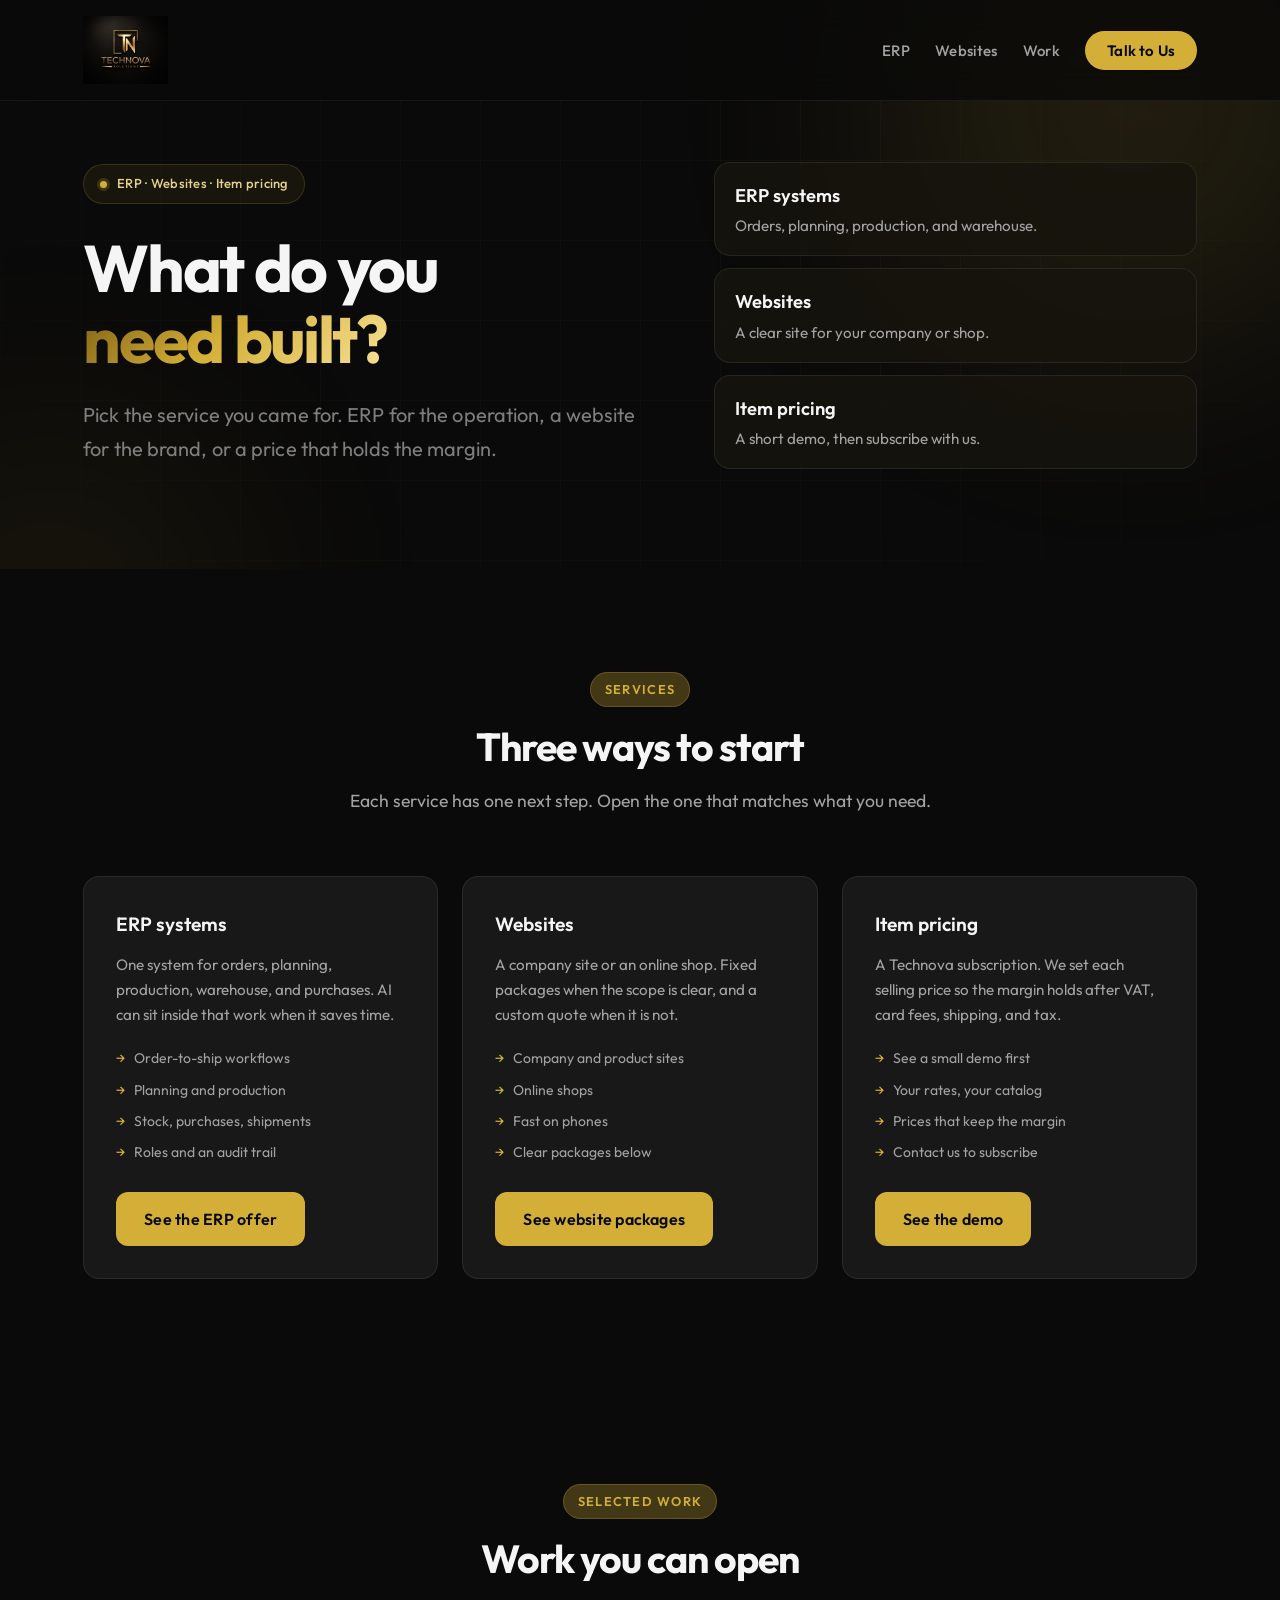
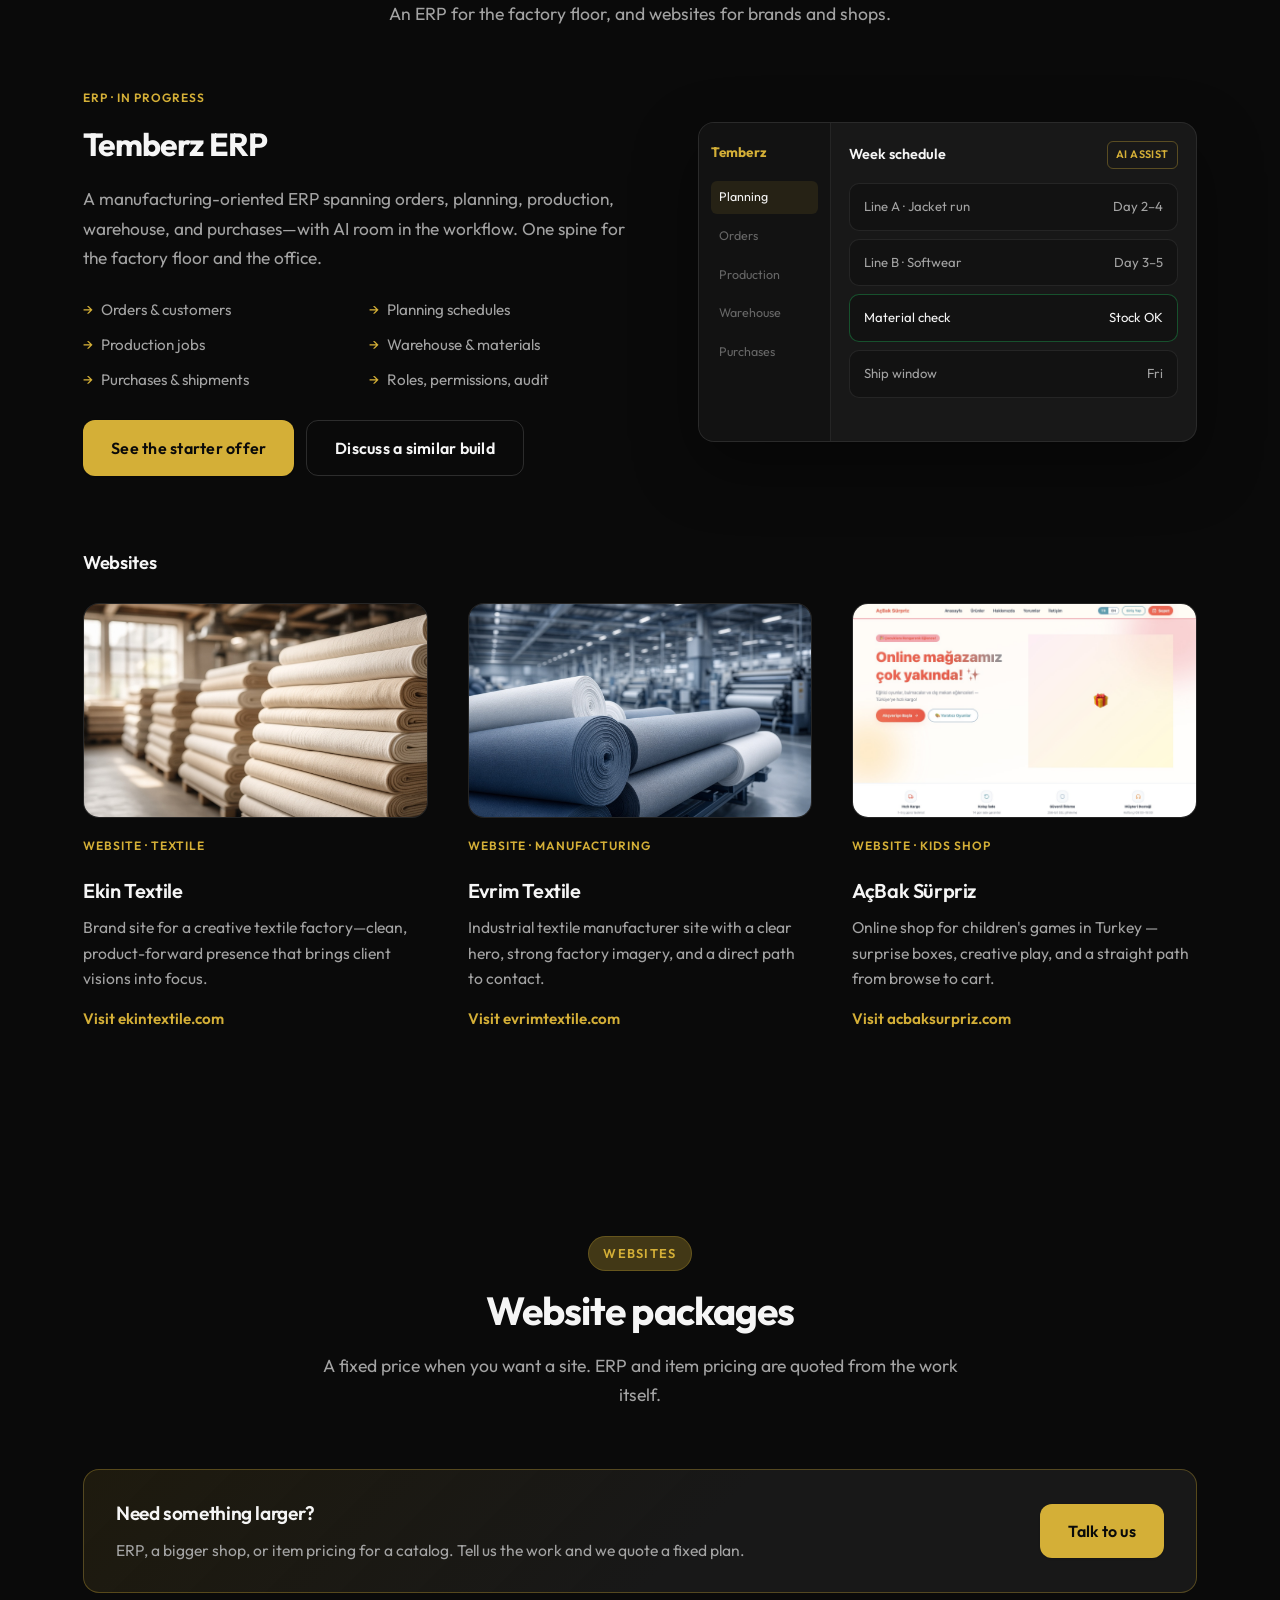
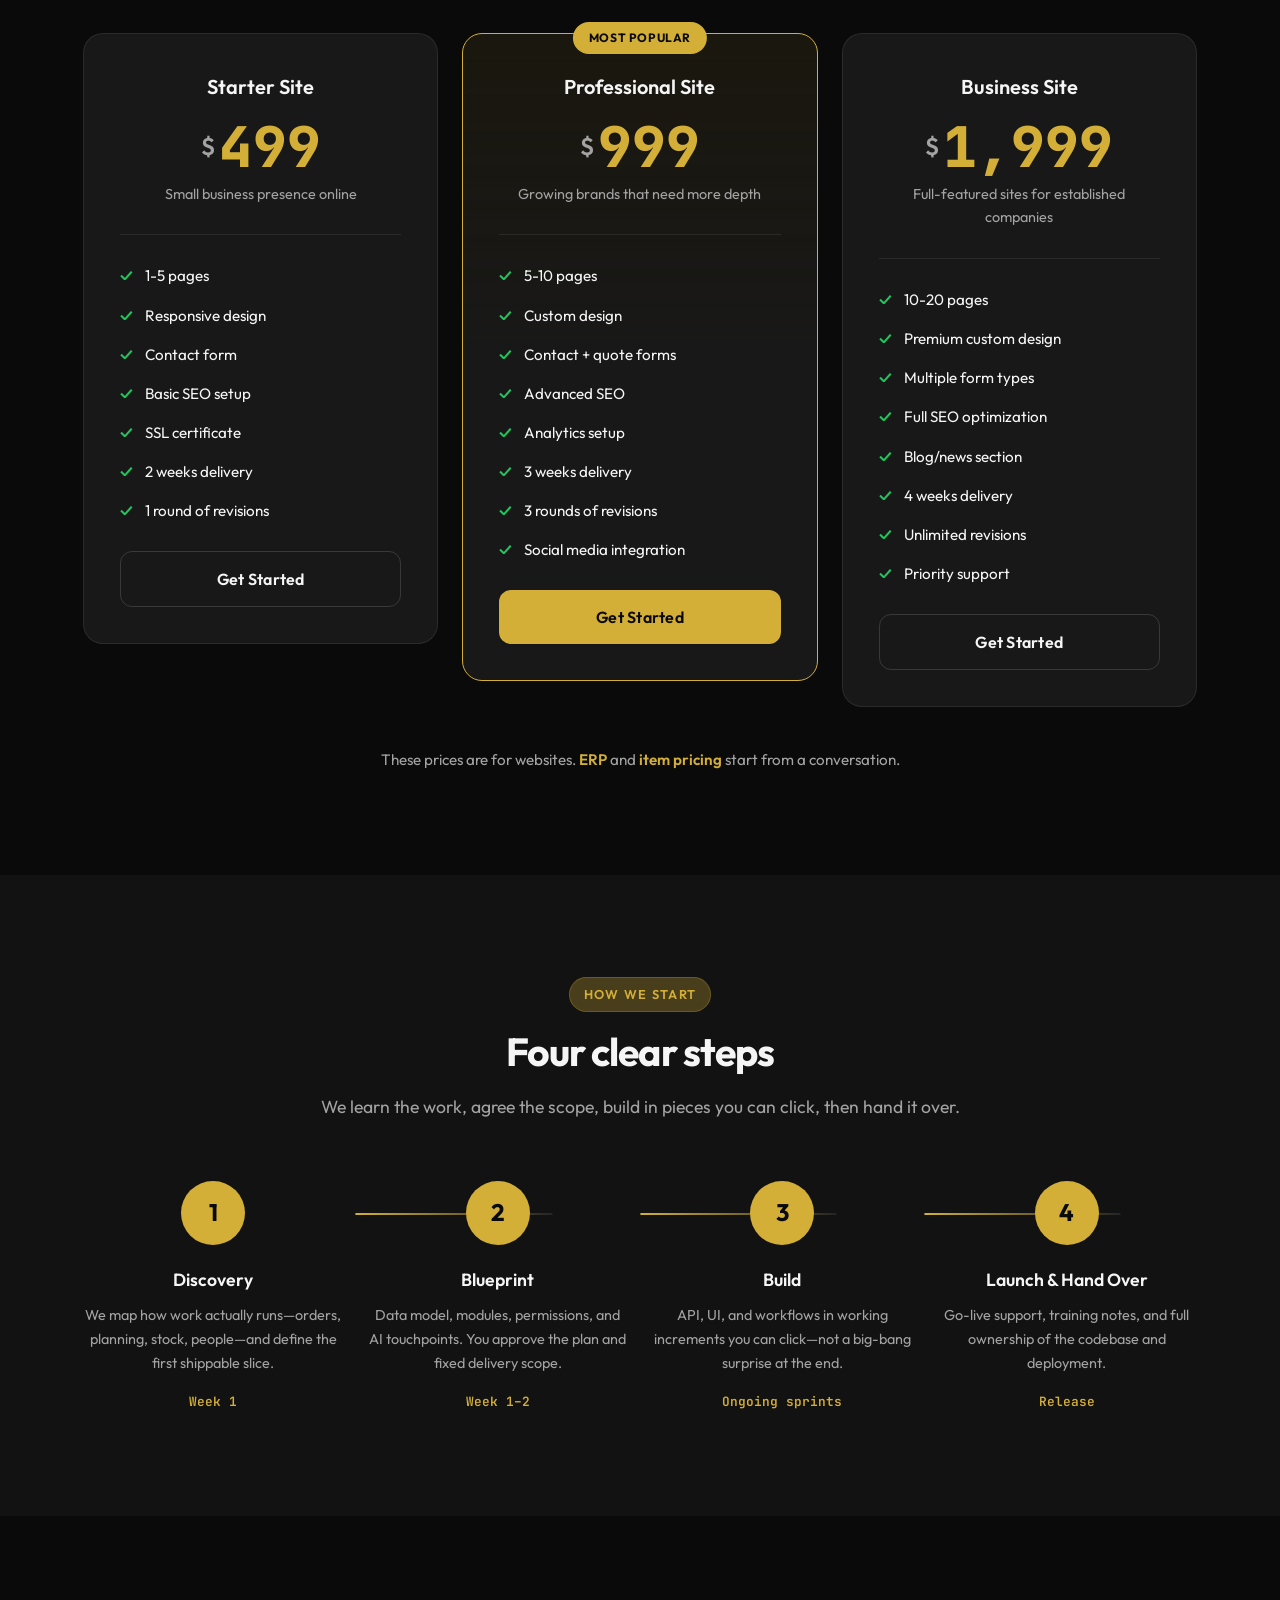
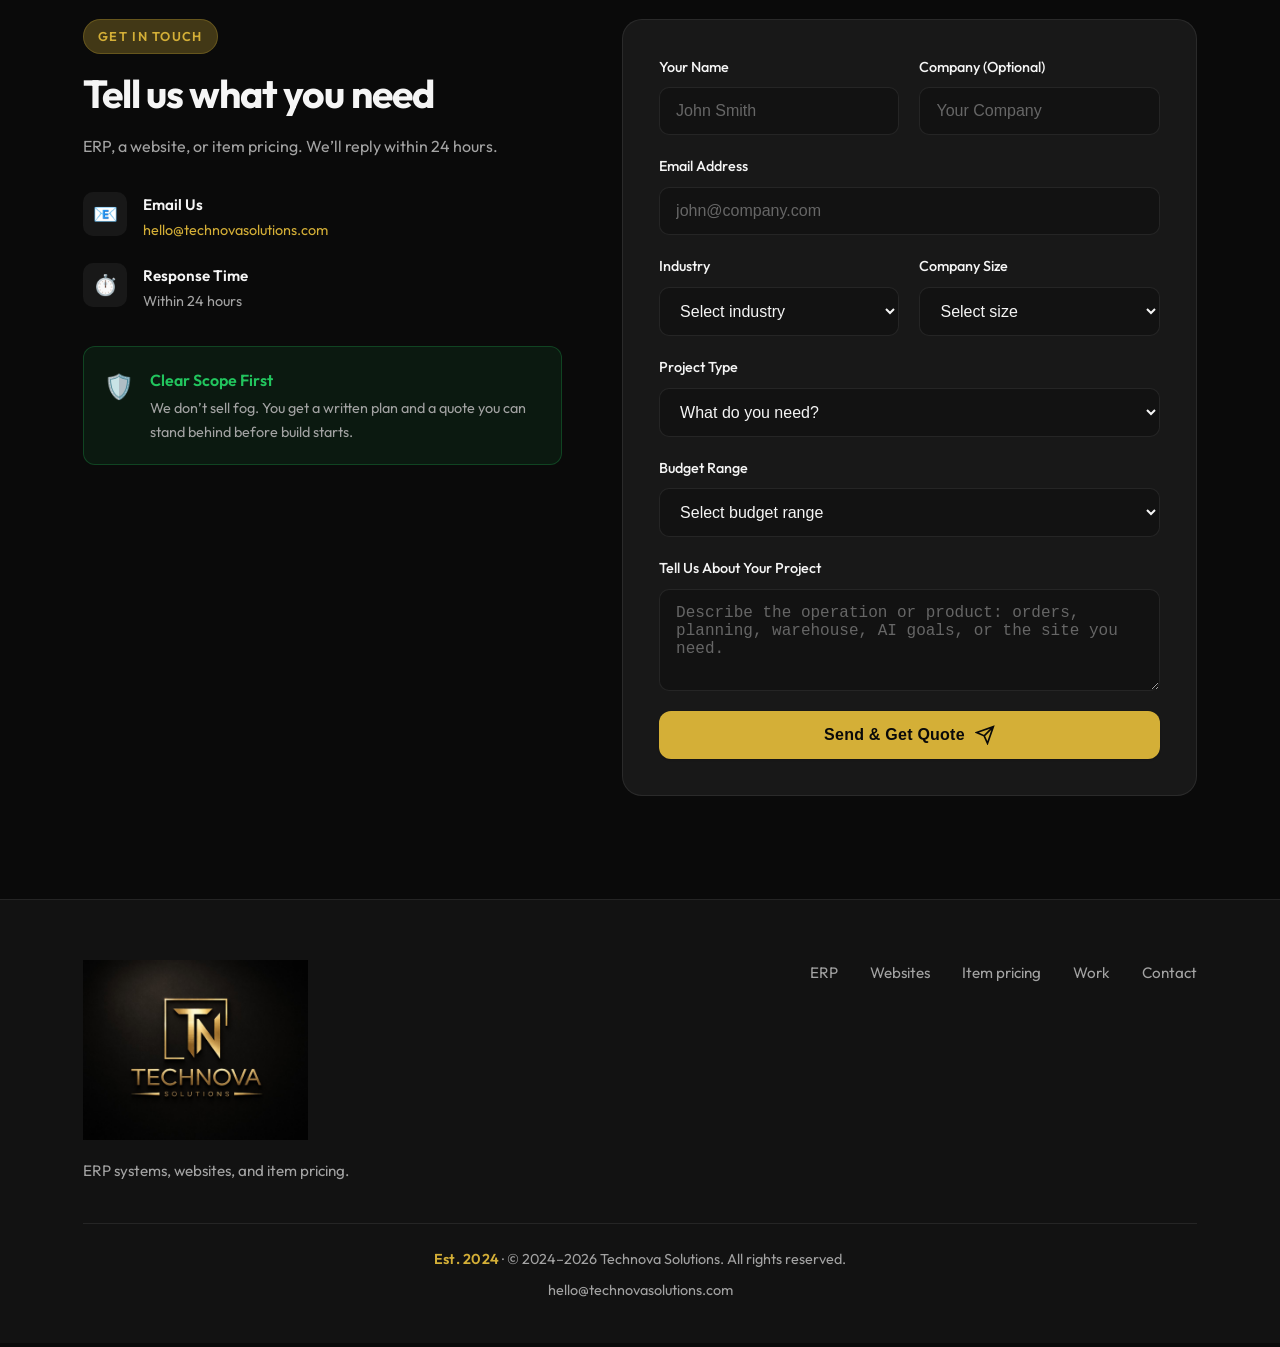
==== index.html @ d05f8298 "test" ====
<!DOCTYPE html>
<html lang="en">
<head>
    <meta charset="UTF-8">
    <meta name="viewport" content="width=device-width, initial-scale=1.0">
    <meta name="description" content="Technova Solutions — ERP systems, AI-powered workflows, and modern web software for operations-heavy businesses. Built for planning, production, and real work.">
    <meta name="theme-color" content="#0a0a0a">
    <link rel="canonical" href="https://technovasolutions.com/">
    <link rel="sitemap" type="application/xml" title="Sitemap" href="https://technovasolutions.com/sitemap.xml">
    <link rel="icon" href="favicon.svg" type="image/svg+xml">
    <link rel="apple-touch-icon" href="favicon.svg">
    <title>Technova Solutions | ERP Systems & AI Software</title>
    <meta property="og:type" content="website">
    <meta property="og:url" content="https://technovasolutions.com/">
    <meta property="og:title" content="Technova Solutions | ERP Systems & AI Software">
    <meta property="og:description" content="We build ERP platforms and AI-assisted workflows for manufacturing and operations—plus fast, secure web experiences when you need them.">
    <meta property="og:site_name" content="Technova Solutions">
    <meta name="twitter:card" content="summary">
    <meta name="twitter:title" content="Technova Solutions | ERP Systems & AI Software">
    <meta name="twitter:description" content="ERP systems, AI workflows, and modern software for operations-heavy businesses.">
    <script type="application/ld+json">
    {
      "@context": "https://schema.org",
      "@type": "Organization",
      "name": "Technova Solutions",
      "url": "https://technovasolutions.com/",
      "foundingDate": "2024",
      "email": "hello@technovasolutions.com",
      "description": "ERP systems, AI-powered workflows, and modern web software for operations-heavy businesses."
    }
    </script>
    <link rel="preconnect" href="https://fonts.googleapis.com">
    <link rel="preconnect" href="https://fonts.gstatic.com" crossorigin>
    <link href="https://fonts.googleapis.com/css2?family=Outfit:wght@300;400;500;600;700;800&family=JetBrains+Mono:wght@400;500&display=swap" rel="stylesheet">
    <link rel="stylesheet" href="styles.css">
</head>
<body>
    <a class="skip-link" href="#main-content">Skip to content</a>
    <!-- Navigation -->
    <nav class="navbar" aria-label="Primary">
        <div class="nav-container">
            <a href="index.html" class="logo logo--nav" aria-label="Technova Solutions — home">
                <img src="logo.png" alt="" class="logo-img" width="440" height="132" decoding="async" fetchpriority="high">
            </a>
            <ul id="site-nav" class="nav-links">
                <li><a href="#erp">ERP</a></li>
                <li><a href="#websites">Websites</a></li>
                <li><a href="#work">Work</a></li>
                <li><a href="#contact" class="nav-cta">Talk to Us</a></li>
            </ul>
            <button type="button" class="mobile-toggle" aria-label="Open menu" aria-expanded="false" aria-controls="site-nav">
                <span></span>
                <span></span>
                <span></span>
            </button>
        </div>
    </nav>

    <main id="main-content">
    <!-- Hero Section -->
    <header class="hero">
        <div class="hero-bg">
            <div class="grid-overlay"></div>
            <div class="gradient-orb orb-1"></div>
            <div class="gradient-orb orb-2"></div>
        </div>
        <div class="hero-content">
            <div class="hero-badge">
                <span class="badge-dot"></span>
                ERP · Websites · Item pricing
            </div>
            <h1 class="hero-title">
                What do you<br>
                <span class="gradient-text">need built?</span>
            </h1>
            <p class="hero-subtitle">
                Pick the service you came for. ERP for the operation, a website for the brand, or a price that holds the margin.
            </p>
        </div>
        <nav class="hero-paths" aria-label="Choose a service">
            <a class="hero-path" href="#erp">
                <strong>ERP systems</strong>
                <span>Orders, planning, production, and warehouse.</span>
            </a>
            <a class="hero-path" href="#websites">
                <strong>Websites</strong>
                <span>A clear site for your company or shop.</span>
            </a>
            <a class="hero-path" href="profit-calculator/index.html">
                <strong>Item pricing</strong>
                <span>A short demo, then subscribe with us.</span>
            </a>
        </nav>
    </header>

    <section id="services" class="services">
        <div class="container">
            <div class="section-header">
                <span class="section-tag">Services</span>
                <h2 class="section-title">Three ways to start</h2>
                <p class="section-desc">Each service has one next step. Open the one that matches what you need.</p>
            </div>
            <div class="services-grid">
                <article id="erp" class="service-card">
                    <h3>ERP systems</h3>
                    <p>One system for orders, planning, production, warehouse, and purchases. AI can sit inside that work when it saves time.</p>
                    <ul class="service-features">
                        <li>Order-to-ship workflows</li>
                        <li>Planning and production</li>
                        <li>Stock, purchases, shipments</li>
                        <li>Roles and an audit trail</li>
                    </ul>
                    <a href="manufacturing-erp.html" class="btn btn-primary">See the ERP offer</a>
                </article>
                <article id="websites" class="service-card">
                    <h3>Websites</h3>
                    <p>A company site or an online shop. Fixed packages when the scope is clear, and a custom quote when it is not.</p>
                    <ul class="service-features">
                        <li>Company and product sites</li>
                        <li>Online shops</li>
                        <li>Fast on phones</li>
                        <li>Clear packages below</li>
                    </ul>
                    <a href="#pricing" class="btn btn-primary" data-prefill="website">See website packages</a>
                </article>
                <article id="item-pricing" class="service-card">
                    <h3>Item pricing</h3>
                    <p>A Technova subscription. We set each selling price so the margin holds after VAT, card fees, shipping, and tax.</p>
                    <ul class="service-features">
                        <li>See a small demo first</li>
                        <li>Your rates, your catalog</li>
                        <li>Prices that keep the margin</li>
                        <li>Contact us to subscribe</li>
                    </ul>
                    <a href="profit-calculator/index.html" class="btn btn-primary">See the demo</a>
                </article>
            </div>
        </div>
    </section>

    <!-- Work / Case study -->
    <section id="work" class="work">
        <div class="container">
            <div class="section-header">
                <span class="section-tag">Selected Work</span>
                <h2 class="section-title">Work you can open</h2>
                <p class="section-desc">An ERP for the factory floor, and websites for brands and shops.</p>
            </div>

            <div class="work-featured">
                <div class="work-layout">
                    <div class="work-copy">
                        <p class="work-kicker">ERP · In progress</p>
                        <h3 class="work-name">Temberz ERP</h3>
                        <p class="work-lead">A manufacturing-oriented ERP spanning orders, planning, production, warehouse, and purchases—with AI room in the workflow. One spine for the factory floor and the office.</p>
                        <ul class="work-modules">
                            <li>Orders &amp; customers</li>
                            <li>Planning schedules</li>
                            <li>Production jobs</li>
                            <li>Warehouse &amp; materials</li>
                            <li>Purchases &amp; shipments</li>
                            <li>Roles, permissions, audit</li>
                        </ul>
                        <div class="work-actions">
                            <a href="manufacturing-erp.html" class="btn btn-primary">See the starter offer</a>
                            <a href="#contact" class="btn btn-secondary" data-prefill="erp">Discuss a similar build</a>
                        </div>
                    </div>
                    <div class="work-visual" aria-hidden="true">
                        <div class="app-shell">
                            <aside class="app-shell-nav">
                                <span class="app-shell-brand">Temberz</span>
                                <span class="is-active">Planning</span>
                                <span>Orders</span>
                                <span>Production</span>
                                <span>Warehouse</span>
                                <span>Purchases</span>
                            </aside>
                            <div class="app-shell-main">
                                <div class="app-shell-bar">
                                    <span>Week schedule</span>
                                    <span class="app-shell-ai">AI assist</span>
                                </div>
                                <div class="app-shell-board">
                                    <div class="app-shell-row"><span>Line A · Jacket run</span><span>Day 2–4</span></div>
                                    <div class="app-shell-row"><span>Line B · Softwear</span><span>Day 3–5</span></div>
                                    <div class="app-shell-row highlight"><span>Material check</span><span>Stock OK</span></div>
                                    <div class="app-shell-row"><span>Ship window</span><span>Fri</span></div>
                                </div>
                            </div>
                        </div>
                    </div>
                </div>
            </div>

            <div class="portfolio">
                <h3 class="portfolio-heading">Websites</h3>
                <div class="portfolio-grid">
                    <article class="portfolio-project">
                        <a class="portfolio-media" href="https://ekintextile.com" target="_blank" rel="noopener noreferrer">
                            <img src="assets/ekin-textile.jpg" alt="Ekin Textile — creative textile manufacturing" width="1600" height="900" loading="lazy" decoding="async">
                        </a>
                        <div class="portfolio-body">
                            <p class="work-kicker">Website · Textile</p>
                            <h4 class="portfolio-title">Ekin Textile</h4>
                            <p class="portfolio-desc">Brand site for a creative textile factory—clean, product-forward presence that brings client visions into focus.</p>
                            <a class="portfolio-link" href="https://ekintextile.com" target="_blank" rel="noopener noreferrer">Visit ekintextile.com</a>
                        </div>
                    </article>
                    <article class="portfolio-project">
                        <a class="portfolio-media" href="https://evrimtextile.com" target="_blank" rel="noopener noreferrer">
                            <img src="assets/evrim-textile.jpg" alt="Evrim Textile — industrial textile manufacturing" width="1600" height="900" loading="lazy" decoding="async">
                        </a>
                        <div class="portfolio-body">
                            <p class="work-kicker">Website · Manufacturing</p>
                            <h4 class="portfolio-title">Evrim Textile</h4>
                            <p class="portfolio-desc">Industrial textile manufacturer site with a clear hero, strong factory imagery, and a direct path to contact.</p>
                            <a class="portfolio-link" href="https://evrimtextile.com" target="_blank" rel="noopener noreferrer">Visit evrimtextile.com</a>
                        </div>
                    </article>
                    <article class="portfolio-project">
                        <a class="portfolio-media" href="https://acbaksurpriz.com/" target="_blank" rel="noopener noreferrer">
                            <img src="assets/acbak-surpriz.jpg" alt="AçBak Sürpriz — kids game shop" width="1440" height="900" loading="lazy" decoding="async">
                        </a>
                        <div class="portfolio-body">
                            <p class="work-kicker">Website · Kids shop</p>
                            <h4 class="portfolio-title">AçBak Sürpriz</h4>
                            <p class="portfolio-desc">Online shop for children's games in Turkey — surprise boxes, creative play, and a straight path from browse to cart.</p>
                            <a class="portfolio-link" href="https://acbaksurpriz.com/" target="_blank" rel="noopener noreferrer">Visit acbaksurpriz.com</a>
                        </div>
                    </article>
                </div>
            </div>
        </div>
    </section>

    <!-- Pricing Section -->
    <section id="pricing" class="pricing">
        <div class="container">
            <div class="section-header">
                <span class="section-tag">Websites</span>
                <h2 class="section-title">Website packages</h2>
                <p class="section-desc">A fixed price when you want a site. ERP and item pricing are quoted from the work itself.</p>
            </div>

            <div class="pricing-custom">
                <div class="pricing-custom-copy">
                    <h3>Need something larger?</h3>
                    <p>ERP, a bigger shop, or item pricing for a catalog. Tell us the work and we quote a fixed plan.</p>
                </div>
                <a href="#contact" class="btn btn-primary" data-prefill="erp">Talk to us</a>
            </div>

            <div class="pricing-grid">
                <div class="pricing-card">
                    <div class="pricing-header">
                        <h3>Starter Site</h3>
                        <div class="price">
                            <span class="currency">$</span>
                            <span class="amount">499</span>
                        </div>
                        <p class="price-desc">Small business presence online</p>
                    </div>
                    <ul class="pricing-features">
                        <li><span class="check">✓</span> 1-5 pages</li>
                        <li><span class="check">✓</span> Responsive design</li>
                        <li><span class="check">✓</span> Contact form</li>
                        <li><span class="check">✓</span> Basic SEO setup</li>
                        <li><span class="check">✓</span> SSL certificate</li>
                        <li><span class="check">✓</span> 2 weeks delivery</li>
                        <li><span class="check">✓</span> 1 round of revisions</li>
                    </ul>
                    <a href="#contact" class="btn btn-secondary btn-full" data-prefill="website" data-budget="site-starter">Get Started</a>
                </div>
                <div class="pricing-card popular">
                    <div class="popular-badge">Most Popular</div>
                    <div class="pricing-header">
                        <h3>Professional Site</h3>
                        <div class="price">
                            <span class="currency">$</span>
                            <span class="amount">999</span>
                        </div>
                        <p class="price-desc">Growing brands that need more depth</p>
                    </div>
                    <ul class="pricing-features">
                        <li><span class="check">✓</span> 5-10 pages</li>
                        <li><span class="check">✓</span> Custom design</li>
                        <li><span class="check">✓</span> Contact + quote forms</li>
                        <li><span class="check">✓</span> Advanced SEO</li>
                        <li><span class="check">✓</span> Analytics setup</li>
                        <li><span class="check">✓</span> 3 weeks delivery</li>
                        <li><span class="check">✓</span> 3 rounds of revisions</li>
                        <li><span class="check">✓</span> Social media integration</li>
                    </ul>
                    <a href="#contact" class="btn btn-primary btn-full" data-prefill="website" data-budget="site-pro">Get Started</a>
                </div>
                <div class="pricing-card">
                    <div class="pricing-header">
                        <h3>Business Site</h3>
                        <div class="price">
                            <span class="currency">$</span>
                            <span class="amount">1,999</span>
                        </div>
                        <p class="price-desc">Full-featured sites for established companies</p>
                    </div>
                    <ul class="pricing-features">
                        <li><span class="check">✓</span> 10-20 pages</li>
                        <li><span class="check">✓</span> Premium custom design</li>
                        <li><span class="check">✓</span> Multiple form types</li>
                        <li><span class="check">✓</span> Full SEO optimization</li>
                        <li><span class="check">✓</span> Blog/news section</li>
                        <li><span class="check">✓</span> 4 weeks delivery</li>
                        <li><span class="check">✓</span> Unlimited revisions</li>
                        <li><span class="check">✓</span> Priority support</li>
                    </ul>
                    <a href="#contact" class="btn btn-secondary btn-full" data-prefill="website" data-budget="site-biz">Get Started</a>
                </div>
            </div>
            <p class="pricing-note">These prices are for websites. <a href="#erp">ERP</a> and <a href="profit-calculator/index.html">item pricing</a> start from a conversation.</p>
        </div>
    </section>

    <!-- Process Section -->
    <section id="process" class="process">
        <div class="container">
            <div class="section-header">
                <span class="section-tag">How we start</span>
                <h2 class="section-title">Four clear steps</h2>
                <p class="section-desc">We learn the work, agree the scope, build in pieces you can click, then hand it over.</p>
            </div>
            <div class="process-timeline">
                <div class="process-step">
                    <div class="step-number">1</div>
                    <div class="step-content">
                        <h3>Discovery</h3>
                        <p>We map how work actually runs—orders, planning, stock, people—and define the first shippable slice.</p>
                        <span class="step-time">Week 1</span>
                    </div>
                </div>
                <div class="process-step">
                    <div class="step-number">2</div>
                    <div class="step-content">
                        <h3>Blueprint</h3>
                        <p>Data model, modules, permissions, and AI touchpoints. You approve the plan and fixed delivery scope.</p>
                        <span class="step-time">Week 1–2</span>
                    </div>
                </div>
                <div class="process-step">
                    <div class="step-number">3</div>
                    <div class="step-content">
                        <h3>Build</h3>
                        <p>API, UI, and workflows in working increments you can click—not a big-bang surprise at the end.</p>
                        <span class="step-time">Ongoing sprints</span>
                    </div>
                </div>
                <div class="process-step">
                    <div class="step-number">4</div>
                    <div class="step-content">
                        <h3>Launch & Hand Over</h3>
                        <p>Go-live support, training notes, and full ownership of the codebase and deployment.</p>
                        <span class="step-time">Release</span>
                    </div>
                </div>
            </div>
        </div>
    </section>

    <!-- Contact Section -->
    <section id="contact" class="contact">
        <div class="container">
            <div class="contact-grid">
                <div class="contact-info">
                    <span class="section-tag">Get In Touch</span>
                    <h2 class="section-title">Tell us what you need</h2>
                    <p>ERP, a website, or item pricing. We’ll reply within 24 hours.</p>
                    
                    <div class="contact-details">
                        <div class="contact-item">
                            <div class="ci-icon">📧</div>
                            <div class="ci-text">
                                <strong>Email Us</strong>
                                <span><a href="mailto:hello@technovasolutions.com" class="contact-email">hello@technovasolutions.com</a></span>
                            </div>
                        </div>
                        <div class="contact-item">
                            <div class="ci-icon">⏱️</div>
                            <div class="ci-text">
                                <strong>Response Time</strong>
                                <span>Within 24 hours</span>
                            </div>
                        </div>
                    </div>

                    <div class="guarantee-box">
                        <div class="guarantee-icon">🛡️</div>
                        <div class="guarantee-text">
                            <strong>Clear Scope First</strong>
                            <p>We don’t sell fog. You get a written plan and a quote you can stand behind before build starts.</p>
                        </div>
                    </div>
                </div>
                <div class="contact-form-wrapper">
                    <form class="contact-form" id="contactForm">
                        <div class="contact-honeypot" aria-hidden="true">
                            <label for="contact-honey">Do not fill</label>
                            <input type="text" id="contact-honey" name="_honey" tabindex="-1" autocomplete="off">
                        </div>
                        <div class="form-row">
                            <div class="form-group">
                                <label for="name">Your Name</label>
                                <input type="text" id="name" name="name" required placeholder="John Smith">
                            </div>
                            <div class="form-group">
                                <label for="company">Company (Optional)</label>
                                <input type="text" id="company" name="company" placeholder="Your Company">
                            </div>
                        </div>
                        <div class="form-group">
                            <label for="email">Email Address</label>
                            <input type="email" id="email" name="email" required placeholder="john@company.com">
                        </div>
                        <div class="form-row">
                            <div class="form-group">
                                <label for="industry">Industry</label>
                                <select id="industry" name="industry">
                                    <option value="">Select industry</option>
                                    <option value="manufacturing">Manufacturing</option>
                                    <option value="apparel">Apparel / Textile</option>
                                    <option value="wholesale">Wholesale / Distribution</option>
                                    <option value="warehouse">Warehouse / Logistics</option>
                                    <option value="services">Professional Services</option>
                                    <option value="other">Other</option>
                                </select>
                            </div>
                            <div class="form-group">
                                <label for="company-size">Company Size</label>
                                <select id="company-size" name="company-size">
                                    <option value="">Select size</option>
                                    <option value="1-10">1–10</option>
                                    <option value="11-50">11–50</option>
                                    <option value="51-200">51–200</option>
                                    <option value="201-500">201–500</option>
                                    <option value="500+">500+</option>
                                </select>
                            </div>
                        </div>
                        <div class="form-group">
                            <label for="project-type">Project Type</label>
                            <select id="project-type" name="project-type">
                                <option value="">What do you need?</option>
                                <option value="erp">ERP System</option>
                                <option value="ai">AI Workflow / Integration</option>
                                <option value="ops-app">Ops Web App / Portal</option>
                                <option value="pricing">Item pricing subscription</option>
                                <option value="website">Brand Website</option>
                                <option value="hybrid">ERP + Website / Hybrid</option>
                                <option value="other">Something Else</option>
                            </select>
                        </div>
                        <div class="form-group">
                            <label for="budget">Budget Range</label>
                            <select id="budget" name="budget">
                                <option value="">Select budget range</option>
                                <option value="site-starter">Website — $499 Starter</option>
                                <option value="site-pro">Website — $999 Professional</option>
                                <option value="site-biz">Website — $1,999 Business</option>
                                <option value="erp-custom">ERP / AI — custom quote</option>
                                <option value="pricing-custom">Pricing &amp; margin — custom quote</option>
                                <option value="unsure">Not sure yet</option>
                            </select>
                        </div>
                        <div class="form-group">
                            <label for="message">Tell Us About Your Project</label>
                            <textarea id="message" name="message" rows="4" placeholder="Describe the operation or product: orders, planning, warehouse, AI goals, or the site you need."></textarea>
                        </div>
                        <button type="submit" class="btn btn-primary btn-full">
                            <span>Send & Get Quote</span>
                            <svg width="20" height="20" viewBox="0 0 24 24" fill="none" stroke="currentColor" stroke-width="2">
                                <path d="M22 2L11 13M22 2l-7 20-4-9-9-4 20-7z"/>
                            </svg>
                        </button>
                    </form>
                </div>
            </div>
        </div>
    </section>
    </main>

    <!-- Footer -->
    <footer class="footer">
        <div class="container">
            <div class="footer-content">
                <div class="footer-brand">
                    <a href="index.html" class="logo logo--footer" aria-label="Technova Solutions — home">
                        <img src="logo.png" alt="" class="logo-img logo-img--footer" width="520" height="200" decoding="async">
                    </a>
                    <p>ERP systems, websites, and item pricing.</p>
                </div>
                <div class="footer-links">
                    <a href="#erp">ERP</a>
                    <a href="#websites">Websites</a>
                    <a href="profit-calculator/index.html">Item pricing</a>
                    <a href="#work">Work</a>
                    <a href="#contact">Contact</a>
                </div>
            </div>
            <div class="footer-bottom">
                <p><span class="footer-est">Est. 2024</span> · © 2024–2026 Technova Solutions. All rights reserved.</p>
                <p class="footer-legal"><a href="mailto:hello@technovasolutions.com">hello@technovasolutions.com</a></p>
            </div>
        </div>
    </footer>

    <script src="script.js"></script>
</body>
</html>
---- styles.css ----
/* ========================================
   TECHNOVA SOLUTIONS - Web Design Agency
   Fast, Secure, Fixed-Price Websites
   Brand palette — metallic gold on charcoal (logo)
   ======================================== */

/* CSS Variables */
:root {
    --color-bg: #0a0a0a;
    --color-bg-elevated: #121212;
    --color-bg-card: #181818;
    --color-bg-hover: #1f1f1f;
    
    --color-text: #f5f5f5;
    --color-text-muted: #a3a3a3;
    --color-text-dim: #666666;
    
    --color-primary: #d4af37;
    --color-primary-light: #f9e498;
    --color-primary-dark: #7a5c12;
    --color-primary-glow: rgba(212, 175, 55, 0.28);
    
    --color-accent: #c5a028;
    --color-success: #22c55e;
    --color-danger: #ef4444;
    
    --color-border: rgba(255, 255, 255, 0.08);
    --color-border-light: rgba(212, 175, 55, 0.35);
    
    /* Typography */
    --font-primary: 'Outfit', -apple-system, BlinkMacSystemFont, sans-serif;
    --font-mono: 'JetBrains Mono', 'Fira Code', monospace;
    
    /* Spacing — fluid on large displays */
    --section-padding: clamp(72px, 8vw, 120px);
    --container-max: min(1120px, calc(100vw - 48px));
    --container-pad-x: clamp(20px, 4vw, 48px);
    --radius-sm: 8px;
    --radius-md: 12px;
    --radius-lg: 16px;
    --ease-out: cubic-bezier(0.22, 1, 0.36, 1);
    
    /* Transitions */
    --transition-fast: 0.15s ease;
    --transition-base: 0.3s ease;
    --transition-slow: 0.5s ease;
    
    /* Shadows */
    --shadow-sm: 0 2px 8px rgba(0, 0, 0, 0.3);
    --shadow-md: 0 8px 32px rgba(0, 0, 0, 0.4);
    --shadow-lg: 0 16px 48px rgba(0, 0, 0, 0.5);
    --shadow-glow: 0 0 40px var(--color-primary-glow);
}

/* Reset & Base */
*, *::before, *::after {
    box-sizing: border-box;
    margin: 0;
    padding: 0;
}

html {
    scroll-behavior: smooth;
    font-size: 16px;
}

@media (prefers-reduced-motion: reduce) {
    html {
        scroll-behavior: auto;
    }
}

body {
    font-family: var(--font-primary);
    background-color: var(--color-bg);
    color: var(--color-text);
    line-height: 1.65;
    -webkit-font-smoothing: antialiased;
    -moz-osx-font-smoothing: grayscale;
    overflow-x: hidden;
    text-rendering: optimizeLegibility;
}

::selection {
    background: rgba(212, 175, 55, 0.22);
    color: var(--color-text);
}

.skip-link {
    position: absolute;
    top: -100px;
    left: 16px;
    z-index: 10000;
    padding: 12px 20px;
    background: var(--color-primary);
    color: var(--color-bg) !important;
    font-weight: 600;
    font-size: 0.9rem;
    border-radius: var(--radius-sm);
    transition: top var(--transition-fast);
}

.skip-link:focus {
    top: 16px;
    outline: none;
}

:focus-visible {
    outline: 2px solid var(--color-primary);
    outline-offset: 3px;
}

button:focus-visible {
    outline-offset: 2px;
}

a {
    color: inherit;
    text-decoration: none;
}

ul, ol {
    list-style: none;
}

/* Container */
.container {
    max-width: var(--container-max);
    margin: 0 auto;
    padding: 0 var(--container-pad-x);
}

@media (min-width: 1280px) {
    :root {
        --container-max: min(1320px, calc(100vw - 64px));
        --container-pad-x: clamp(28px, 4vw, 56px);
    }

    .section-header {
        max-width: 720px;
        margin-bottom: 68px;
    }
}

@media (min-width: 1536px) {
    :root {
        --container-max: min(1460px, calc(100vw - 88px));
        --section-padding: clamp(88px, 9vw, 140px);
    }

    html {
        font-size: 17px;
    }

    .grid-overlay {
        background-size: 96px 96px;
    }

    .orb-1 {
        width: 620px;
        height: 620px;
    }

    .orb-2 {
        width: 480px;
        height: 480px;
    }

    .section-header {
        max-width: 800px;
        margin-bottom: 76px;
    }

    .section-title {
        font-size: clamp(1.85rem, 3.2vw, 2.75rem);
    }

    .section-desc {
        font-size: 1.15rem;
    }

    .hero {
        gap: clamp(52px, 5vw, 112px);
    }

    .hero-title {
        font-size: clamp(2.65rem, 3.2vw + 1rem, 4.75rem);
    }

    .hero-subtitle {
        font-size: clamp(1.08rem, 0.9vw + 0.95rem, 1.35rem);
        max-width: min(42rem, 100%);
    }

    .services-grid {
        gap: 28px;
        grid-template-columns: repeat(auto-fit, minmax(300px, 1fr));
    }

    .features-grid,
    .pricing-grid {
        gap: 28px;
    }
}

@media (min-width: 1920px) {
    :root {
        --container-max: min(1640px, calc(100vw - 112px));
    }

    html {
        font-size: 18px;
    }

    .section-header {
        max-width: 880px;
    }

    .section-title {
        font-size: clamp(1.9rem, 2.6vw, 2.95rem);
    }

    .section-desc {
        font-size: 1.2rem;
    }

    .hero-title {
        font-size: clamp(2.85rem, 2.6vw + 1.35rem, 5.15rem);
    }

    .hero-subtitle {
        max-width: min(44rem, 100%);
    }
}

@media (min-width: 2560px) {
    :root {
        --container-max: min(1780px, calc(100vw - 128px));
    }
}

/* ========================================
   NAVIGATION
   ======================================== */
.navbar {
    position: fixed;
    top: 0;
    left: 0;
    right: 0;
    z-index: 1000;
    padding: 16px 0;
    background: rgba(10, 10, 10, 0.78);
    backdrop-filter: blur(16px) saturate(160%);
    -webkit-backdrop-filter: blur(16px) saturate(160%);
    border-bottom: 1px solid rgba(255, 255, 255, 0.06);
}

.nav-container {
    max-width: var(--container-max);
    margin: 0 auto;
    padding: 0 var(--container-pad-x);
    display: grid;
    grid-template-columns: minmax(0, min(288px, 34vw)) minmax(0, 1fr);
    align-items: center;
    column-gap: clamp(16px, 2.5vw, 28px);
    position: relative;
}

.logo {
    display: inline-flex;
    align-items: center;
    justify-content: flex-start;
    line-height: 0;
    min-width: 0;
    max-width: 100%;
}

/* Logo image — flat on the bar, no border / plate / shadow frame */
.logo--nav {
    padding: 0;
    background: transparent;
    border: none;
    border-radius: 0;
    transition: opacity var(--transition-fast);
    grid-column: 1;
    grid-row: 1;
}

.logo--nav:hover {
    opacity: 0.9;
}

.logo--nav:focus-visible {
    outline: 2px solid var(--color-primary);
    outline-offset: 3px;
}

.navbar .logo-img {
    display: block;
    height: auto;
    width: auto;
    max-height: 58px;
    max-width: 100%;
    object-fit: contain;
    object-position: left center;
}

.footer-brand .logo--footer {
    padding: 0;
    margin-bottom: 18px;
    background: transparent;
    border: none;
    box-shadow: none;
}

.footer-brand .logo--footer:hover {
    opacity: 0.9;
}

.footer-brand .logo--footer:focus-visible {
    outline: 2px solid var(--color-primary);
    outline-offset: 3px;
}

.footer-brand .logo-img--footer {
    display: block;
    height: 180px;
    width: auto;
    max-width: min(520px, 96vw);
    object-fit: contain;
    object-position: center;
}

.nav-links {
    display: flex;
    align-items: center;
    justify-content: flex-end;
    gap: clamp(14px, 2vw, 26px);
    flex-wrap: nowrap;
    grid-column: 2;
    grid-row: 1;
    justify-self: end;
    margin: 0;
    min-width: 0;
}

.nav-links a {
    font-size: 0.9375rem;
    font-weight: 500;
    letter-spacing: 0.01em;
    color: var(--color-text-muted);
    transition: color var(--transition-fast), opacity var(--transition-fast);
    white-space: nowrap;
}

.nav-links a:not(.nav-cta):hover,
.nav-links a[aria-current="page"] {
    color: var(--color-primary);
}

.nav-cta {
    padding: 10px 22px !important;
    background: var(--color-primary);
    color: var(--color-bg) !important;
    border-radius: 999px;
    font-weight: 600 !important;
    letter-spacing: 0.02em;
    transition: background var(--transition-fast), transform var(--transition-fast), box-shadow var(--transition-fast) !important;
    box-shadow: 0 1px 2px rgba(0, 0, 0, 0.12);
}

.nav-cta:hover {
    background: var(--color-primary-light) !important;
    transform: translateY(-1px);
    box-shadow: 0 4px 14px rgba(212, 175, 55, 0.2);
}

.mobile-toggle {
    display: none;
    flex-direction: column;
    justify-content: center;
    gap: 5px;
    padding: 10px;
    margin-right: -6px;
    grid-column: 2;
    grid-row: 1;
    justify-self: end;
    z-index: 1001;
    background: transparent;
    border: none;
    cursor: pointer;
    color: inherit;
    -webkit-tap-highlight-color: transparent;
}

.mobile-toggle span {
    display: block;
    width: 24px;
    height: 2px;
    background: var(--color-text);
    border-radius: 2px;
    transition: transform 0.25s ease, opacity 0.2s ease;
}

.mobile-toggle.active span:nth-child(1) {
    transform: translateY(7px) rotate(45deg);
}

.mobile-toggle.active span:nth-child(2) {
    opacity: 0;
}

.mobile-toggle.active span:nth-child(3) {
    transform: translateY(-7px) rotate(-45deg);
}

/* ========================================
   BUTTONS
   ======================================== */
.btn {
    display: inline-flex;
    align-items: center;
    justify-content: center;
    gap: 10px;
    padding: 14px 28px;
    font-size: 1rem;
    font-weight: 600;
    letter-spacing: 0.015em;
    border-radius: var(--radius-md);
    transition:
        background var(--transition-base) var(--ease-out),
        color var(--transition-base) var(--ease-out),
        border-color var(--transition-base) var(--ease-out),
        transform 0.25s var(--ease-out),
        box-shadow 0.25s var(--ease-out);
    cursor: pointer;
    border: none;
}

.btn-primary {
    background: var(--color-primary);
    color: var(--color-bg);
    box-shadow: 0 1px 2px rgba(0, 0, 0, 0.15);
}

.btn-primary:hover {
    background: var(--color-primary-light);
    color: var(--color-bg);
    transform: translateY(-1px);
    box-shadow: 0 8px 24px rgba(212, 175, 55, 0.18);
}

.btn-secondary {
    background: transparent;
    color: var(--color-text);
    border: 1px solid rgba(255, 255, 255, 0.14);
}

.btn-secondary:hover {
    background: rgba(255, 255, 255, 0.04);
    border-color: rgba(212, 175, 55, 0.45);
    color: var(--color-text);
}

.btn-large {
    padding: 18px 36px;
    font-size: 1.1rem;
}

.btn-full {
    width: 100%;
}

/* ========================================
   HERO SECTION
   ======================================== */
.hero {
    min-height: auto;
    display: grid;
    grid-template-columns: minmax(0, 1fr) minmax(0, 1fr);
    align-items: center;
    gap: clamp(40px, 5vw, 96px);
    padding: clamp(150px, 18vh, 200px) var(--container-pad-x) clamp(64px, 8vw, 100px);
    max-width: var(--container-max);
    margin: 0 auto;
    position: relative;
}

.hero-bg {
    position: fixed;
    top: 0;
    left: 0;
    right: 0;
    bottom: 0;
    z-index: -1;
    overflow: hidden;
}

.grid-overlay {
    position: absolute;
    inset: 0;
    background-image: 
        linear-gradient(rgba(212, 175, 55, 0.03) 1px, transparent 1px),
        linear-gradient(90deg, rgba(212, 175, 55, 0.03) 1px, transparent 1px);
    background-size: 80px 80px;
    mask-image: radial-gradient(ellipse 60% 60% at 50% 30%, black 40%, transparent 100%);
}

.gradient-orb {
    position: absolute;
    border-radius: 50%;
    filter: blur(120px);
}

.orb-1 {
    width: 500px;
    height: 500px;
    background: var(--color-primary);
    top: -150px;
    right: -100px;
    opacity: 0.12;
}

.orb-2 {
    width: 400px;
    height: 400px;
    background: var(--color-accent);
    bottom: 10%;
    left: -150px;
    opacity: 0.08;
}

.hero-content {
    z-index: 1;
}

.hero-badge {
    display: inline-flex;
    align-items: center;
    gap: 10px;
    padding: 8px 16px;
    background: rgba(212, 175, 55, 0.07);
    border: 1px solid rgba(212, 175, 55, 0.18);
    border-radius: 999px;
    font-size: 0.8125rem;
    font-weight: 500;
    letter-spacing: 0.02em;
    color: rgba(249, 228, 152, 0.92);
    margin-bottom: 28px;
    animation: fadeInUp 0.6s ease;
}

.badge-dot {
    width: 7px;
    height: 7px;
    background: var(--color-primary);
    border-radius: 50%;
    box-shadow: 0 0 0 3px rgba(212, 175, 55, 0.2);
    animation: pulse 2.5s ease-in-out infinite;
}

@media (prefers-reduced-motion: reduce) {
    .badge-dot {
        animation: none;
    }

    .hero-badge,
    .hero-title,
    .hero-subtitle,
    .hero-actions,
    .hero-stats {
        animation: none !important;
    }
}

@keyframes pulse {
    0%, 100% { opacity: 1; transform: scale(1); }
    50% { opacity: 0.72; transform: scale(0.94); }
}

.hero-title {
    font-size: clamp(2.5rem, 4.2vw + 0.75rem, 4.35rem);
    font-weight: 700;
    line-height: 1.08;
    letter-spacing: -0.035em;
    margin-bottom: clamp(1rem, 2vw, 1.5rem);
    animation: fadeInUp 0.6s ease 0.1s both;
}

.gradient-text {
    background: linear-gradient(135deg, var(--color-primary-dark) 0%, var(--color-primary) 45%, var(--color-primary-light) 100%);
    -webkit-background-clip: text;
    -webkit-text-fill-color: transparent;
    background-clip: text;
}

.hero-subtitle {
    font-size: clamp(1.05rem, 1.2vw + 0.85rem, 1.25rem);
    color: rgba(163, 163, 163, 0.76);
    max-width: min(38rem, 100%);
    margin-bottom: 0;
    line-height: 1.72;
    letter-spacing: 0.005em;
    animation: fadeInUp 0.6s ease 0.2s both;
}

.hero-paths {
    display: flex;
    flex-direction: column;
    gap: 12px;
    z-index: 1;
    text-align: left;
}

.hero-path {
    display: flex;
    flex-direction: column;
    gap: 4px;
    padding: 18px 20px;
    background: rgba(23, 20, 14, 0.85);
    border: 1px solid var(--color-border);
    border-radius: 16px;
    text-decoration: none;
    color: inherit;
    transition: border-color var(--transition-base) var(--ease-out);
}

.hero-path strong {
    font-size: 1.15rem;
    font-weight: 600;
}

.hero-path span {
    color: var(--color-text-muted);
    font-size: 0.95rem;
    line-height: 1.45;
}

.hero-path:hover {
    border-color: rgba(212, 175, 55, 0.55);
}

.hero-path:focus-visible {
    outline: 2px solid var(--color-primary);
    outline-offset: 3px;
}

#erp,
#websites,
#item-pricing,
#work,
#pricing,
#process,
#contact,
#services {
    scroll-margin-top: 120px;
}

.hero-actions {
    display: flex;
    gap: 16px;
    margin-bottom: 48px;
    animation: fadeInUp 0.6s ease 0.3s both;
}

.hero-stats {
    display: flex;
    gap: 48px;
    animation: fadeInUp 0.6s ease 0.4s both;
}

.stat {
    display: flex;
    flex-direction: column;
}

.stat-number {
    font-size: 1.75rem;
    font-weight: 700;
    color: var(--color-primary);
    font-family: var(--font-mono);
}

.stat-label {
    font-size: 0.85rem;
    color: var(--color-text-muted);
}

@keyframes fadeInUp {
    from {
        opacity: 0;
        transform: translateY(20px);
    }
    to {
        opacity: 1;
        transform: translateY(0);
    }
}

/* Browser Mockup */
.hero-visual {
    animation: fadeIn 1s ease 0.5s both;
    width: 100%;
    max-width: min(560px, 100%);
    justify-self: end;
}

@media (min-width: 1280px) {
    .hero-visual {
        max-width: min(620px, 100%);
    }
}

@media (min-width: 1536px) {
    .hero-visual {
        max-width: min(700px, 100%);
    }
}

@media (min-width: 1920px) {
    .hero-visual {
        max-width: min(760px, 100%);
    }
}

@media (min-width: 2560px) {
    .hero-visual {
        max-width: min(820px, 100%);
    }
}

@keyframes fadeIn {
    from { opacity: 0; }
    to { opacity: 1; }
}

.browser-mockup {
    background: var(--color-bg-card);
    border-radius: var(--radius-lg);
    border: 1px solid rgba(255, 255, 255, 0.07);
    overflow: hidden;
    box-shadow:
        0 24px 64px rgba(0, 0, 0, 0.45),
        0 0 0 1px rgba(255, 255, 255, 0.03) inset;
}

.browser-header {
    display: flex;
    align-items: center;
    gap: 16px;
    padding: 14px 18px;
    background: var(--color-bg-elevated);
    border-bottom: 1px solid var(--color-border);
}

.browser-dots {
    display: flex;
    gap: 6px;
}

.browser-dots span {
    width: 12px;
    height: 12px;
    border-radius: 50%;
    background: var(--color-bg-hover);
}

.browser-dots span:first-child { background: #ff5f57; }
.browser-dots span:nth-child(2) { background: #febc2e; }
.browser-dots span:last-child { background: #28c840; }

.browser-url {
    flex: 1;
    display: flex;
    align-items: center;
    gap: 8px;
    padding: 8px 14px;
    background: var(--color-bg);
    border-radius: 6px;
    font-size: 0.85rem;
    color: var(--color-text-muted);
}

.url-lock {
    display: flex;
    align-items: center;
    color: var(--color-success);
    flex-shrink: 0;
    opacity: 0.9;
}

.url-lock svg {
    display: block;
}

.browser-content {
    padding: 32px;
    display: flex;
    flex-direction: column;
    align-items: center;
    gap: 24px;
}

.browser-content--erp {
    align-items: stretch;
    gap: 18px;
    padding: 24px;
}

.erp-mock-header {
    display: flex;
    align-items: center;
    justify-content: space-between;
    gap: 12px;
}

.erp-mock-title {
    font-size: 0.95rem;
    font-weight: 600;
    letter-spacing: -0.01em;
}

.erp-mock-chip {
    font-size: 0.7rem;
    font-weight: 600;
    letter-spacing: 0.04em;
    text-transform: uppercase;
    color: var(--color-primary);
    border: 1px solid rgba(212, 175, 55, 0.35);
    background: rgba(212, 175, 55, 0.08);
    padding: 4px 10px;
    border-radius: 6px;
    white-space: nowrap;
}

.erp-mock-modules {
    display: flex;
    flex-direction: column;
    gap: 8px;
    margin: 0;
    padding: 0;
    list-style: none;
}

.erp-mock-modules li {
    display: flex;
    align-items: center;
    justify-content: space-between;
    padding: 10px 14px;
    background: var(--color-bg-elevated);
    border: 1px solid var(--color-border);
    border-radius: 10px;
    font-size: 0.875rem;
    color: var(--color-text-muted);
}

.erp-mock-status {
    font-family: var(--font-mono);
    font-size: 0.7rem;
    color: var(--color-success);
    letter-spacing: 0.04em;
    text-transform: uppercase;
}

.metrics-grid--erp {
    grid-template-columns: repeat(2, 1fr);
}

.metric-value.accent {
    color: var(--color-primary);
}

.speed-indicator {
    position: relative;
}

.speed-ring {
    width: 140px;
    height: 140px;
    position: relative;
}

.speed-ring svg {
    width: 100%;
    height: 100%;
}

.speed-score {
    position: absolute;
    top: 50%;
    left: 50%;
    transform: translate(-50%, -50%);
    text-align: center;
}

.score-number {
    display: block;
    font-size: 2.5rem;
    font-weight: 700;
    color: var(--color-primary);
    font-family: var(--font-mono);
    line-height: 1;
}

.score-label {
    font-size: 0.75rem;
    color: var(--color-text-muted);
    text-transform: uppercase;
    letter-spacing: 0.05em;
}

.metrics-grid {
    display: grid;
    grid-template-columns: repeat(4, 1fr);
    gap: 16px;
    width: 100%;
}

.metric {
    text-align: center;
    padding: 16px 12px;
    background: var(--color-bg-elevated);
    border-radius: 10px;
    border: 1px solid var(--color-border);
}

.metric-value {
    display: block;
    font-size: 1.25rem;
    font-weight: 700;
    font-family: var(--font-mono);
    margin-bottom: 4px;
}

.metric-value.good {
    color: var(--color-success);
}

.metric-label {
    font-size: 0.7rem;
    color: var(--color-text-muted);
    text-transform: uppercase;
    letter-spacing: 0.05em;
}

/* ========================================
   PROBLEM SECTION
   ======================================== */
.problem-section {
    padding: 80px 0;
    background: var(--color-bg-elevated);
    border-top: 1px solid var(--color-border);
    border-bottom: 1px solid var(--color-border);
}

.problem-grid {
    display: grid;
    grid-template-columns: 1fr 1fr;
    gap: 32px;
}

.problem-card {
    padding: 36px;
    border-radius: 16px;
    border: 1px solid var(--color-border);
}

.problem-card.bad {
    background: rgba(239, 68, 68, 0.05);
    border-color: rgba(239, 68, 68, 0.2);
}

.problem-card.good {
    background: rgba(34, 197, 94, 0.05);
    border-color: rgba(34, 197, 94, 0.3);
}

.problem-icon {
    font-size: 2rem;
    margin-bottom: 16px;
}

.problem-card h3 {
    font-size: 1.25rem;
    font-weight: 600;
    margin-bottom: 16px;
}

.problem-card.bad h3 {
    color: var(--color-danger);
}

.problem-card.good h3 {
    color: var(--color-success);
}

.problem-card ul {
    display: flex;
    flex-direction: column;
    gap: 10px;
}

.problem-card li {
    font-size: 0.95rem;
    color: var(--color-text-muted);
    padding-left: 20px;
    position: relative;
}

.problem-card.bad li::before {
    content: '×';
    position: absolute;
    left: 0;
    color: var(--color-danger);
    font-weight: 700;
}

.problem-card.good li::before {
    content: '✓';
    position: absolute;
    left: 0;
    color: var(--color-success);
    font-weight: 700;
}

/* ========================================
   SECTIONS COMMON
   ======================================== */
section {
    padding: var(--section-padding) 0;
}

.section-header {
    text-align: center;
    max-width: 650px;
    margin: 0 auto 60px;
}

.section-tag {
    display: inline-block;
    padding: 6px 14px;
    background: var(--color-primary-glow);
    border: 1px solid rgba(212, 175, 55, 0.25);
    border-radius: 50px;
    font-size: 0.8rem;
    font-weight: 600;
    color: var(--color-primary);
    text-transform: uppercase;
    letter-spacing: 0.1em;
    margin-bottom: 16px;
}

.section-title {
    font-size: clamp(1.75rem, 4vw, 2.45rem);
    font-weight: 700;
    margin-bottom: 16px;
    line-height: 1.22;
    letter-spacing: -0.025em;
}

.section-desc {
    font-size: 1.1rem;
    color: var(--color-text-muted);
}

/* ========================================
   SERVICES SECTION
   ======================================== */
.services {
    background: var(--color-bg);
}

.services-grid {
    display: grid;
    grid-template-columns: repeat(auto-fit, minmax(270px, 1fr));
    gap: 24px;
}

.service-card {
    display: flex;
    flex-direction: column;
    padding: 32px;
    background: var(--color-bg-card);
    border-radius: var(--radius-lg);
    border: 1px solid var(--color-border);
    transition:
        border-color var(--transition-base) var(--ease-out),
        box-shadow var(--transition-base) var(--ease-out),
        transform 0.35s var(--ease-out);
}

.service-card .btn {
    margin-top: auto;
    align-self: flex-start;
}

.service-card:hover {
    border-color: rgba(212, 175, 55, 0.35);
    transform: translateY(-2px);
    box-shadow: 0 20px 48px rgba(0, 0, 0, 0.35);
}

.service-icon {
    font-size: 2.5rem;
    margin-bottom: 20px;
}

.service-card h3 {
    font-size: 1.2rem;
    font-weight: 600;
    margin-bottom: 12px;
}

.service-card > p {
    color: var(--color-text-muted);
    font-size: 0.95rem;
    margin-bottom: 20px;
}

.service-features {
    display: flex;
    flex-direction: column;
    gap: 8px;
    margin-bottom: 28px;
}

.service-features li {
    font-size: 0.875rem;
    color: var(--color-text-muted);
    padding-left: 18px;
    position: relative;
}

.service-features li::before {
    content: '→';
    position: absolute;
    left: 0;
    color: var(--color-primary);
}

/* ========================================
   WORK / CASE STUDY
   ======================================== */
.work {
    background: var(--color-bg);
}

.work-featured {
    margin-bottom: clamp(48px, 6vw, 72px);
}

.work-kicker {
    font-size: 0.75rem;
    font-weight: 600;
    letter-spacing: 0.08em;
    text-transform: uppercase;
    color: var(--color-primary);
    margin-bottom: 10px;
}

.work-name {
    font-size: clamp(1.5rem, 2.5vw, 2rem);
    font-weight: 700;
    letter-spacing: -0.03em;
    margin-bottom: 14px;
}

.work-layout {
    display: grid;
    grid-template-columns: minmax(0, 1.05fr) minmax(0, 0.95fr);
    gap: clamp(32px, 5vw, 64px);
    align-items: center;
}

.work-lead {
    color: var(--color-text-muted);
    font-size: 1.08rem;
    line-height: 1.7;
    margin-bottom: 24px;
}

.work-modules {
    display: grid;
    grid-template-columns: 1fr 1fr;
    gap: 10px 20px;
    margin-bottom: 28px;
}

.work-modules li {
    position: relative;
    padding-left: 18px;
    font-size: 0.95rem;
    color: var(--color-text-muted);
}

.work-modules li::before {
    content: '→';
    position: absolute;
    left: 0;
    color: var(--color-primary);
}

.work-actions {
    display: flex;
    flex-wrap: wrap;
    gap: 12px;
}

.portfolio-heading {
    font-size: 1.15rem;
    font-weight: 600;
    letter-spacing: -0.02em;
    margin-bottom: 24px;
    color: var(--color-text);
}

.portfolio-grid {
    display: grid;
    grid-template-columns: repeat(3, minmax(0, 1fr));
    gap: clamp(28px, 4vw, 40px);
}

.portfolio-project {
    display: flex;
    flex-direction: column;
    gap: 18px;
    min-width: 0;
}

.portfolio-media {
    display: block;
    border-radius: var(--radius-lg);
    overflow: hidden;
    border: 1px solid var(--color-border);
    background: var(--color-bg-elevated);
    aspect-ratio: 16 / 10;
    max-height: none;
    transition: border-color var(--transition-base) var(--ease-out);
}

.portfolio-media:hover {
    border-color: rgba(212, 175, 55, 0.4);
}

.portfolio-media img {
    width: 100%;
    height: 100%;
    object-fit: cover;
    object-position: center;
    display: block;
}

.portfolio-body {
    display: flex;
    flex-direction: column;
    gap: 8px;
}

.portfolio-title {
    font-size: 1.25rem;
    font-weight: 600;
    letter-spacing: -0.02em;
}

.portfolio-desc {
    color: var(--color-text-muted);
    font-size: 0.98rem;
    line-height: 1.65;
}

.portfolio-link {
    margin-top: 6px;
    color: var(--color-primary);
    font-weight: 600;
    font-size: 0.95rem;
    text-decoration: none;
    width: fit-content;
}

.portfolio-link:hover {
    color: var(--color-primary-light);
    text-decoration: underline;
}

.app-shell {
    display: grid;
    grid-template-columns: 132px 1fr;
    min-height: 320px;
    background: var(--color-bg-card);
    border: 1px solid var(--color-border);
    border-radius: var(--radius-lg);
    overflow: hidden;
    box-shadow: 0 24px 64px rgba(0, 0, 0, 0.4);
}

.app-shell-nav {
    display: flex;
    flex-direction: column;
    gap: 6px;
    padding: 18px 12px;
    background: var(--color-bg-elevated);
    border-right: 1px solid var(--color-border);
    font-size: 0.78rem;
    color: var(--color-text-dim);
}

.app-shell-brand {
    font-weight: 700;
    color: var(--color-primary);
    font-size: 0.85rem;
    margin-bottom: 12px;
    letter-spacing: 0.02em;
}

.app-shell-nav span.is-active {
    color: var(--color-text);
    background: rgba(212, 175, 55, 0.1);
    border-radius: 6px;
    padding: 6px 8px;
}

.app-shell-nav span:not(.app-shell-brand):not(.is-active) {
    padding: 6px 8px;
}

.app-shell-main {
    padding: 18px;
    display: flex;
    flex-direction: column;
    gap: 14px;
}

.app-shell-bar {
    display: flex;
    justify-content: space-between;
    align-items: center;
    font-size: 0.9rem;
    font-weight: 600;
}

.app-shell-ai {
    font-size: 0.68rem;
    font-weight: 600;
    letter-spacing: 0.04em;
    text-transform: uppercase;
    color: var(--color-primary);
    border: 1px solid rgba(212, 175, 55, 0.35);
    padding: 4px 8px;
    border-radius: 6px;
}

.app-shell-board {
    display: flex;
    flex-direction: column;
    gap: 8px;
}

.app-shell-row {
    display: flex;
    justify-content: space-between;
    gap: 12px;
    padding: 12px 14px;
    background: var(--color-bg-elevated);
    border: 1px solid var(--color-border);
    border-radius: 10px;
    font-size: 0.82rem;
    color: var(--color-text-muted);
}

.app-shell-row.highlight {
    border-color: rgba(34, 197, 94, 0.35);
    color: var(--color-text);
}

/* ========================================
   TRUST
   ======================================== */
.trust {
    background: var(--color-bg-elevated);
}

.trust-grid {
    display: grid;
    grid-template-columns: repeat(3, 1fr);
    gap: 28px;
}

.trust-block h3 {
    font-size: 1.05rem;
    font-weight: 600;
    margin-bottom: 10px;
    color: var(--color-primary);
    letter-spacing: -0.01em;
}

.trust-block p {
    color: var(--color-text-muted);
    font-size: 0.98rem;
    line-height: 1.65;
}

/* ========================================
   OFFER TEASER + OFFER PAGE
   ======================================== */
.offer-teaser {
    background: var(--color-bg);
    border-top: 1px solid var(--color-border);
    border-bottom: 1px solid var(--color-border);
}

.offer-teaser-inner {
    display: flex;
    align-items: center;
    justify-content: space-between;
    gap: 28px;
    flex-wrap: wrap;
    padding-top: var(--section-padding);
    padding-bottom: var(--section-padding);
}

.offer-teaser-copy {
    flex: 1 1 280px;
    max-width: 40rem;
}

.offer-teaser-copy .section-title {
    text-align: left;
    margin-bottom: 12px;
}

.offer-teaser-copy .section-tag {
    display: inline-block;
    margin-bottom: 12px;
}

.offer-teaser-copy p {
    color: var(--color-text-muted);
    line-height: 1.65;
}

.offer-teaser--tool {
    border-top: 0;
}

.offer-teaser--tool .offer-teaser-inner {
    padding-top: clamp(40px, 5vw, 72px);
    padding-bottom: clamp(40px, 5vw, 72px);
}

.offer-hero {
    padding: clamp(140px, 18vh, 180px) 0 clamp(48px, 6vw, 72px);
    position: relative;
}

.offer-hero-inner {
    max-width: 720px;
}

.offer-hero-title {
    font-size: clamp(2.4rem, 4vw + 0.5rem, 3.75rem);
    font-weight: 700;
    line-height: 1.1;
    letter-spacing: -0.035em;
    margin: 16px 0 18px;
}

.offer-hero-sub {
    font-size: clamp(1.05rem, 1.2vw + 0.85rem, 1.2rem);
    color: rgba(163, 163, 163, 0.85);
    line-height: 1.7;
    margin-bottom: 28px;
    max-width: 38rem;
}

.offer-section {
    padding: var(--section-padding) 0;
}

.offer-section--alt {
    background: var(--color-bg-elevated);
}

.offer-scope {
    display: flex;
    flex-direction: column;
    gap: 18px;
    max-width: 720px;
    margin: 0 auto;
}

.offer-scope li {
    display: grid;
    gap: 4px;
    padding: 18px 0;
    border-bottom: 1px solid var(--color-border);
}

.offer-scope li:last-child {
    border-bottom: none;
}

.offer-scope strong {
    font-size: 1.05rem;
    font-weight: 600;
}

.offer-scope span {
    color: var(--color-text-muted);
    font-size: 0.98rem;
    line-height: 1.6;
}

.offer-timeline {
    display: flex;
    flex-direction: column;
    gap: 22px;
    max-width: 720px;
    margin: 0 auto;
    list-style: none;
}

.offer-timeline li {
    display: grid;
    grid-template-columns: 44px 1fr;
    gap: 16px;
    align-items: start;
}

.offer-timeline-step {
    width: 44px;
    height: 44px;
    display: flex;
    align-items: center;
    justify-content: center;
    border-radius: 10px;
    background: rgba(212, 175, 55, 0.12);
    border: 1px solid rgba(212, 175, 55, 0.3);
    color: var(--color-primary);
    font-family: var(--font-mono);
    font-weight: 700;
}

.offer-timeline h3 {
    font-size: 1.05rem;
    margin-bottom: 6px;
}

.offer-timeline p {
    color: var(--color-text-muted);
    font-size: 0.95rem;
    line-height: 1.6;
}

.offer-cta-row {
    display: flex;
    flex-wrap: wrap;
    gap: 14px;
    justify-content: center;
    margin-top: 40px;
}

.cta-actions--split {
    display: flex;
    flex-wrap: wrap;
    gap: 14px;
    justify-content: center;
}

.btn-on-gold {
    background: transparent !important;
    color: #fff !important;
    border: 1px solid rgba(255, 255, 255, 0.55) !important;
}

.btn-on-gold:hover {
    background: rgba(255, 255, 255, 0.12) !important;
}

/* ========================================
   WHY US SECTION
   ======================================== */
.why-us {
    background: var(--color-bg-elevated);
}

.features-grid {
    display: grid;
    grid-template-columns: repeat(3, 1fr);
    gap: 24px;
}

.feature-card {
    padding: 32px;
    background: var(--color-bg-card);
    border-radius: var(--radius-lg);
    border: 1px solid var(--color-border);
    transition:
        border-color var(--transition-base) var(--ease-out),
        box-shadow var(--transition-base) var(--ease-out),
        transform 0.35s var(--ease-out);
}

.feature-card:hover {
    border-color: rgba(212, 175, 55, 0.3);
    transform: translateY(-2px);
    box-shadow: 0 18px 44px rgba(0, 0, 0, 0.32);
}

.feature-card.featured {
    background: linear-gradient(135deg, rgba(212, 175, 55, 0.1) 0%, var(--color-bg-card) 100%);
    border-color: var(--color-border-light);
}

.feature-number {
    font-size: 0.85rem;
    font-weight: 700;
    color: var(--color-primary);
    font-family: var(--font-mono);
    margin-bottom: 16px;
}

.feature-card h3 {
    font-size: 1.15rem;
    font-weight: 600;
    margin-bottom: 12px;
}

.feature-card p {
    font-size: 0.95rem;
    color: var(--color-text-muted);
    line-height: 1.6;
}

/* ========================================
   PRICING SECTION
   ======================================== */
.pricing {
    background: var(--color-bg);
}

.pricing-custom {
    display: flex;
    align-items: center;
    justify-content: space-between;
    gap: 28px;
    flex-wrap: wrap;
    margin: 0 auto 40px;
    padding: 28px 32px;
    background: linear-gradient(135deg, rgba(212, 175, 55, 0.1) 0%, var(--color-bg-card) 55%);
    border: 1px solid rgba(212, 175, 55, 0.32);
    border-radius: var(--radius-lg);
}

.pricing-custom-copy {
    flex: 1 1 280px;
    min-width: 0;
}

.pricing-custom-copy h3 {
    font-size: 1.2rem;
    font-weight: 600;
    margin-bottom: 8px;
    letter-spacing: -0.02em;
}

.pricing-custom-copy p {
    color: var(--color-text-muted);
    font-size: 0.98rem;
    line-height: 1.65;
    max-width: 46rem;
}

.pricing-grid {
    display: grid;
    grid-template-columns: repeat(3, 1fr);
    gap: 24px;
    align-items: start;
}

.pricing-card {
    padding: 36px;
    background: var(--color-bg-card);
    border-radius: 20px;
    border: 1px solid var(--color-border);
    position: relative;
    transition:
        border-color var(--transition-base) var(--ease-out),
        box-shadow var(--transition-base) var(--ease-out),
        transform 0.35s var(--ease-out);
}

.pricing-card:hover {
    border-color: rgba(212, 175, 55, 0.38);
    box-shadow: 0 22px 56px rgba(0, 0, 0, 0.32);
}

.pricing-card.popular {
    background: linear-gradient(180deg, rgba(212, 175, 55, 0.08) 0%, var(--color-bg-card) 50%);
    border-color: var(--color-primary);
    transform: scale(1.02);
}

.popular-badge {
    position: absolute;
    top: -12px;
    left: 50%;
    transform: translateX(-50%);
    padding: 6px 16px;
    background: var(--color-primary);
    color: var(--color-bg);
    font-size: 0.75rem;
    font-weight: 700;
    text-transform: uppercase;
    letter-spacing: 0.05em;
    border-radius: 50px;
}

.pricing-header {
    text-align: center;
    margin-bottom: 28px;
    padding-bottom: 28px;
    border-bottom: 1px solid var(--color-border);
}

.pricing-header h3 {
    font-size: 1.25rem;
    font-weight: 600;
    margin-bottom: 16px;
}

.price {
    display: flex;
    align-items: flex-start;
    justify-content: center;
    gap: 4px;
    margin-bottom: 8px;
}

.currency {
    font-size: 1.5rem;
    font-weight: 600;
    color: var(--color-text-muted);
    margin-top: 8px;
}

.amount {
    font-size: 3.5rem;
    font-weight: 800;
    font-family: var(--font-mono);
    line-height: 1;
    color: var(--color-primary);
}

.price-desc {
    font-size: 0.9rem;
    color: var(--color-text-muted);
}

.pricing-features {
    display: flex;
    flex-direction: column;
    gap: 14px;
    margin-bottom: 28px;
}

.pricing-features li {
    display: flex;
    align-items: center;
    gap: 12px;
    font-size: 0.95rem;
}

.pricing-features .check {
    color: var(--color-success);
    font-weight: 700;
}

.pricing-note {
    text-align: center;
    margin-top: 40px;
    font-size: 0.95rem;
    color: var(--color-text-muted);
}

.pricing-note a {
    color: var(--color-primary);
    font-weight: 600;
}

.pricing-note a:hover {
    text-decoration: underline;
}

/* ========================================
   PROCESS SECTION
   ======================================== */
.process {
    background: var(--color-bg-elevated);
}

.process-timeline {
    display: grid;
    grid-template-columns: repeat(4, 1fr);
    gap: 24px;
}

.process-step {
    text-align: center;
    position: relative;
}

.process-step::after {
    content: '';
    position: absolute;
    top: 32px;
    right: -12px;
    width: calc(100% - 64px);
    height: 2px;
    background: linear-gradient(90deg, var(--color-primary), var(--color-border));
    transform: translateX(100%);
}

.process-step:last-child::after {
    display: none;
}

.step-number {
    width: 64px;
    height: 64px;
    display: flex;
    align-items: center;
    justify-content: center;
    background: var(--color-primary);
    color: var(--color-bg);
    font-size: 1.5rem;
    font-weight: 700;
    border-radius: 50%;
    margin: 0 auto 20px;
}

.step-content h3 {
    font-size: 1.1rem;
    font-weight: 600;
    margin-bottom: 10px;
}

.step-content p {
    font-size: 0.9rem;
    color: var(--color-text-muted);
    margin-bottom: 12px;
}

.step-time {
    font-size: 0.8rem;
    font-weight: 600;
    color: var(--color-primary);
    font-family: var(--font-mono);
}

/* ========================================
   TECH STACK SECTION
   ======================================== */
.tech-stack {
    background: var(--color-bg);
    padding: 60px 0;
    border-top: 1px solid var(--color-border);
}

.tech-grid {
    display: flex;
    justify-content: center;
    flex-wrap: wrap;
    gap: 16px;
}

.tech-item {
    display: flex;
    align-items: center;
    gap: 10px;
    padding: 14px 24px;
    background: var(--color-bg-card);
    border: 1px solid var(--color-border);
    border-radius: 50px;
    font-size: 0.9rem;
    font-weight: 500;
}

.tech-icon {
    font-size: 1.25rem;
}

/* ========================================
   CTA SECTION
   ======================================== */
.cta {
    background: linear-gradient(135deg, var(--color-primary-dark) 0%, var(--color-primary) 100%);
    position: relative;
    overflow: hidden;
    padding: 80px 0;
}

.cta::before {
    content: '';
    position: absolute;
    inset: 0;
    background: 
        radial-gradient(circle at 20% 80%, rgba(255, 255, 255, 0.1) 0%, transparent 50%),
        radial-gradient(circle at 80% 20%, rgba(255, 255, 255, 0.1) 0%, transparent 50%);
}

.cta-content {
    text-align: center;
    position: relative;
    z-index: 1;
}

.cta-content h2 {
    font-size: clamp(1.5rem, 3vw, 2.25rem);
    font-weight: 700;
    color: #fff;
    margin-bottom: 12px;
}

.cta-content p {
    font-size: 1.1rem;
    color: rgba(255, 255, 255, 0.9);
    margin-bottom: 28px;
}

.cta .btn-primary {
    background: #fff;
    color: var(--color-primary);
}

.cta .btn-primary:hover {
    background: rgba(255, 255, 255, 0.9);
}

/* ========================================
   CONTACT SECTION
   ======================================== */
.contact {
    background: var(--color-bg);
}

.contact-grid {
    display: grid;
    grid-template-columns: 1fr 1.2fr;
    gap: 60px;
    align-items: start;
}

.contact-info .section-tag {
    margin-bottom: 16px;
}

.contact-info .section-title {
    text-align: left;
    margin-bottom: 16px;
}

.contact-info > p {
    color: var(--color-text-muted);
    margin-bottom: 32px;
}

.contact-details {
    display: flex;
    flex-direction: column;
    gap: 20px;
    margin-bottom: 32px;
}

.contact-item {
    display: flex;
    align-items: flex-start;
    gap: 16px;
}

.ci-icon {
    font-size: 1.25rem;
    width: 44px;
    height: 44px;
    display: flex;
    align-items: center;
    justify-content: center;
    background: var(--color-bg-card);
    border-radius: 10px;
    flex-shrink: 0;
}

.ci-text {
    display: flex;
    flex-direction: column;
    gap: 2px;
}

.ci-text strong {
    font-weight: 600;
    font-size: 0.95rem;
}

.ci-text span {
    font-size: 0.9rem;
    color: var(--color-text-muted);
}

a.contact-email {
    color: var(--color-primary);
    text-decoration: none;
    transition: var(--transition-fast);
}

a.contact-email:hover {
    color: var(--color-primary-light);
    text-decoration: underline;
}

.guarantee-box {
    display: flex;
    align-items: flex-start;
    gap: 16px;
    padding: 20px;
    background: rgba(34, 197, 94, 0.08);
    border: 1px solid rgba(34, 197, 94, 0.25);
    border-radius: 12px;
}

.guarantee-icon {
    font-size: 1.5rem;
}

.guarantee-text strong {
    display: block;
    font-weight: 600;
    margin-bottom: 4px;
    color: var(--color-success);
}

.guarantee-text p {
    font-size: 0.9rem;
    color: var(--color-text-muted);
}

.contact-form-wrapper {
    position: relative;
    background: var(--color-bg-card);
    border-radius: 20px;
    border: 1px solid var(--color-border);
    padding: 36px;
}

.contact-form {
    display: flex;
    flex-direction: column;
    gap: 20px;
}

.contact-honeypot {
    position: absolute;
    width: 1px;
    height: 1px;
    padding: 0;
    margin: -1px;
    overflow: hidden;
    clip: rect(0, 0, 0, 0);
    white-space: nowrap;
    border: 0;
}

.form-row {
    display: grid;
    grid-template-columns: 1fr 1fr;
    gap: 20px;
}

.form-group {
    display: flex;
    flex-direction: column;
    gap: 8px;
}

.form-group label {
    font-size: 0.9rem;
    font-weight: 500;
}

.form-group input,
.form-group select,
.form-group textarea {
    padding: 14px 16px;
    background: var(--color-bg-elevated);
    border: 1px solid var(--color-border);
    border-radius: 10px;
    color: var(--color-text);
    font-size: 1rem;
    transition: var(--transition-fast);
}

.form-group input::placeholder,
.form-group textarea::placeholder {
    color: var(--color-text-dim);
}

.form-group input:focus,
.form-group select:focus,
.form-group textarea:focus {
    outline: none;
    border-color: rgba(212, 175, 55, 0.55);
    box-shadow: 0 0 0 3px rgba(212, 175, 55, 0.12);
}

.form-group select {
    cursor: pointer;
}

.form-group textarea {
    resize: vertical;
    min-height: 100px;
}

/* ========================================
   FOOTER
   ======================================== */
.footer {
    background: var(--color-bg-elevated);
    padding: 60px 0 40px;
    border-top: 1px solid var(--color-border);
}

.footer-content {
    display: flex;
    justify-content: space-between;
    align-items: flex-start;
    margin-bottom: 40px;
}

.footer-brand > p {
    color: var(--color-text-muted);
    font-size: 0.95rem;
    max-width: 320px;
}

.footer-links {
    display: flex;
    flex-wrap: wrap;
    justify-content: flex-end;
    gap: 16px 32px;
}

.footer-links a {
    font-size: 0.95rem;
    color: var(--color-text-muted);
    transition: var(--transition-fast);
}

.footer-links a:hover {
    color: var(--color-primary);
}

.footer-bottom {
    padding-top: 24px;
    border-top: 1px solid var(--color-border);
    text-align: center;
}

.footer-bottom p {
    font-size: 0.9rem;
    color: var(--color-text-muted);
}

.footer-legal {
    margin-top: 8px;
}

.footer-legal a {
    color: var(--color-text-muted);
    text-decoration: none;
    transition: var(--transition-fast);
}

.footer-legal a:hover {
    color: var(--color-primary);
}

.footer-est {
    color: var(--color-primary);
    font-weight: 600;
    letter-spacing: 0.02em;
}

/* ========================================
   RESPONSIVE STYLES
   ======================================== */
@media (max-width: 1024px) {
    :root {
        --section-padding: clamp(64px, 10vw, 80px);
    }
    
    .hero {
        grid-template-columns: 1fr;
        text-align: center;
        padding-top: clamp(135px, 17vh, 175px);
        gap: clamp(32px, 6vw, 48px);
    }

    .hero-visual {
        justify-self: center;
        max-width: min(520px, 92vw);
    }
    
    .hero-content {
        max-width: min(600px, 100%);
        margin: 0 auto;
    }
    
    .hero-subtitle {
        margin-left: auto;
        margin-right: auto;
    }
    
    .hero-actions {
        justify-content: center;
    }
    
    .hero-stats {
        justify-content: center;
    }
    
    .problem-grid {
        grid-template-columns: 1fr;
    }

    .work-layout {
        grid-template-columns: 1fr;
    }

    .work-copy {
        text-align: center;
    }

    .work-modules {
        text-align: left;
        max-width: 420px;
        margin-left: auto;
        margin-right: auto;
    }

    .work-actions {
        justify-content: center;
    }

    .portfolio-grid {
        grid-template-columns: 1fr 1fr;
    }

    .trust-grid {
        grid-template-columns: 1fr;
    }

    .offer-teaser-inner {
        flex-direction: column;
        align-items: flex-start;
    }

    .features-grid {
        grid-template-columns: repeat(2, 1fr);
    }
    
    .pricing-grid {
        grid-template-columns: 1fr;
        max-width: 400px;
        margin: 0 auto;
    }

    .pricing-custom {
        flex-direction: column;
        align-items: flex-start;
        padding: 24px;
    }

    .pricing-custom .btn {
        width: 100%;
        justify-content: center;
    }
    
    .pricing-card.popular {
        transform: none;
    }
    
    .process-timeline {
        grid-template-columns: repeat(2, 1fr);
    }
    
    .process-step::after {
        display: none;
    }
    
    .contact-grid {
        grid-template-columns: 1fr;
    }
    
    .contact-info {
        text-align: center;
    }
    
    .contact-info .section-title {
        text-align: center;
    }
    
    .contact-details {
        align-items: center;
    }
    
    .footer-content {
        flex-direction: column;
        align-items: center;
        text-align: center;
        gap: 32px;
    }
    
    .footer-brand > p {
        margin: 0 auto;
    }

    .footer-brand .logo--footer {
        align-self: center;
    }
}

@media (max-width: 1180px) and (min-width: 769px) {
    .nav-container {
        grid-template-columns: auto minmax(0, 1fr);
        column-gap: 12px;
    }

    .navbar .logo-img {
        max-height: 46px;
    }

    .nav-links {
        gap: 8px 10px;
    }

    .nav-links a {
        font-size: 0.8125rem;
    }

    .nav-cta {
        padding: 8px 12px !important;
    }
}

@media (min-width: 1200px) {
    .navbar .logo-img {
        max-height: 68px;
    }

    .nav-container {
        grid-template-columns: minmax(0, min(340px, 28vw)) minmax(0, 1fr);
    }

    .hero {
        grid-template-columns: minmax(0, 1.08fr) minmax(0, 0.92fr);
    }
}

@media (min-width: 1536px) {
    .navbar .logo-img {
        max-height: 72px;
    }

    .nav-container {
        grid-template-columns: minmax(0, min(360px, 26vw)) minmax(0, 1fr);
    }
}

@media (max-width: 768px) {
    .portfolio-grid {
        grid-template-columns: 1fr;
        max-width: 560px;
        margin: 0 auto;
    }

    .portfolio-body {
        text-align: center;
        align-items: center;
    }

    body.nav-open {
        overflow: hidden;
        touch-action: none;
    }

    .nav-container {
        display: flex;
        justify-content: space-between;
        align-items: center;
        gap: 12px;
    }

    .logo {
        max-width: calc(100vw - 92px);
        flex: 0 1 auto;
    }

    /* Keep brand + menu control above the dropdown layer */
    .logo--nav {
        position: relative;
        z-index: 1002;
        grid-column: unset;
        grid-row: unset;
    }

    .nav-links {
        display: flex;
        flex-direction: column;
        align-items: stretch;
        gap: 4px;
        position: fixed;
        top: 0;
        left: 0;
        right: 0;
        width: 100%;
        margin: 0;
        grid-column: unset;
        grid-row: unset;
        justify-self: unset;
        padding: 0 20px;
        padding-top: calc(env(safe-area-inset-top, 0px) + 118px);
        padding-bottom: 24px;
        background: rgba(10, 10, 10, 0.98);
        backdrop-filter: blur(20px);
        -webkit-backdrop-filter: blur(20px);
        border-bottom: 1px solid rgba(255, 255, 255, 0.08);
        box-shadow: 0 24px 48px rgba(0, 0, 0, 0.55);
        z-index: 999;
        max-height: 0;
        overflow: hidden;
        opacity: 0;
        visibility: hidden;
        pointer-events: none;
        transition:
            max-height 0.38s cubic-bezier(0.22, 1, 0.36, 1),
            opacity 0.22s ease,
            visibility 0.22s ease;
    }

    .nav-links.active {
        max-height: min(85vh, 640px);
        opacity: 1;
        visibility: visible;
        pointer-events: auto;
        overflow-y: auto;
        -webkit-overflow-scrolling: touch;
    }

    .nav-links li {
        width: 100%;
        flex-shrink: 0;
    }

    .nav-links a {
        display: block;
        padding: 14px 12px;
        border-radius: var(--radius-sm);
    }

    .nav-links a:not(.nav-cta):active {
        background: rgba(255, 255, 255, 0.06);
    }

    .nav-links .nav-cta {
        display: block;
        text-align: center;
        width: 100%;
        padding: 14px 20px !important;
        margin-top: 12px;
    }
    
    .navbar {
        padding: 16px 0;
        z-index: 1000;
    }
    
    .navbar .logo-img {
        max-height: 54px;
    }

    .footer-brand .logo-img--footer {
        height: 148px;
        max-width: min(460px, 94vw);
    }
    
    .mobile-toggle {
        display: flex;
        position: relative;
        grid-column: unset;
        grid-row: unset;
        justify-self: unset;
    }
    
    .work-modules {
        grid-template-columns: 1fr;
    }

    .app-shell {
        grid-template-columns: 1fr;
        min-height: 0;
    }

    .app-shell-nav {
        flex-direction: row;
        flex-wrap: wrap;
        border-right: none;
        border-bottom: 1px solid var(--color-border);
    }

    .hero-stats {
        flex-wrap: wrap;
        gap: 24px;
    }
    
    .metrics-grid {
        grid-template-columns: repeat(2, 1fr);
    }
    
    .features-grid {
        grid-template-columns: 1fr;
    }
    
    .process-timeline {
        grid-template-columns: 1fr;
    }
    
    .form-row {
        grid-template-columns: 1fr;
    }
    
    .footer-links {
        flex-wrap: wrap;
        justify-content: center;
    }
}

@media (max-width: 480px) {
    :root {
        --section-padding: 60px;
    }
    
    .navbar .logo-img {
        max-height: 48px;
    }

    .hero-actions {
        flex-direction: column;
    }
    
    .btn {
        width: 100%;
    }
    
    .contact-form-wrapper {
        padding: 24px;
    }
}
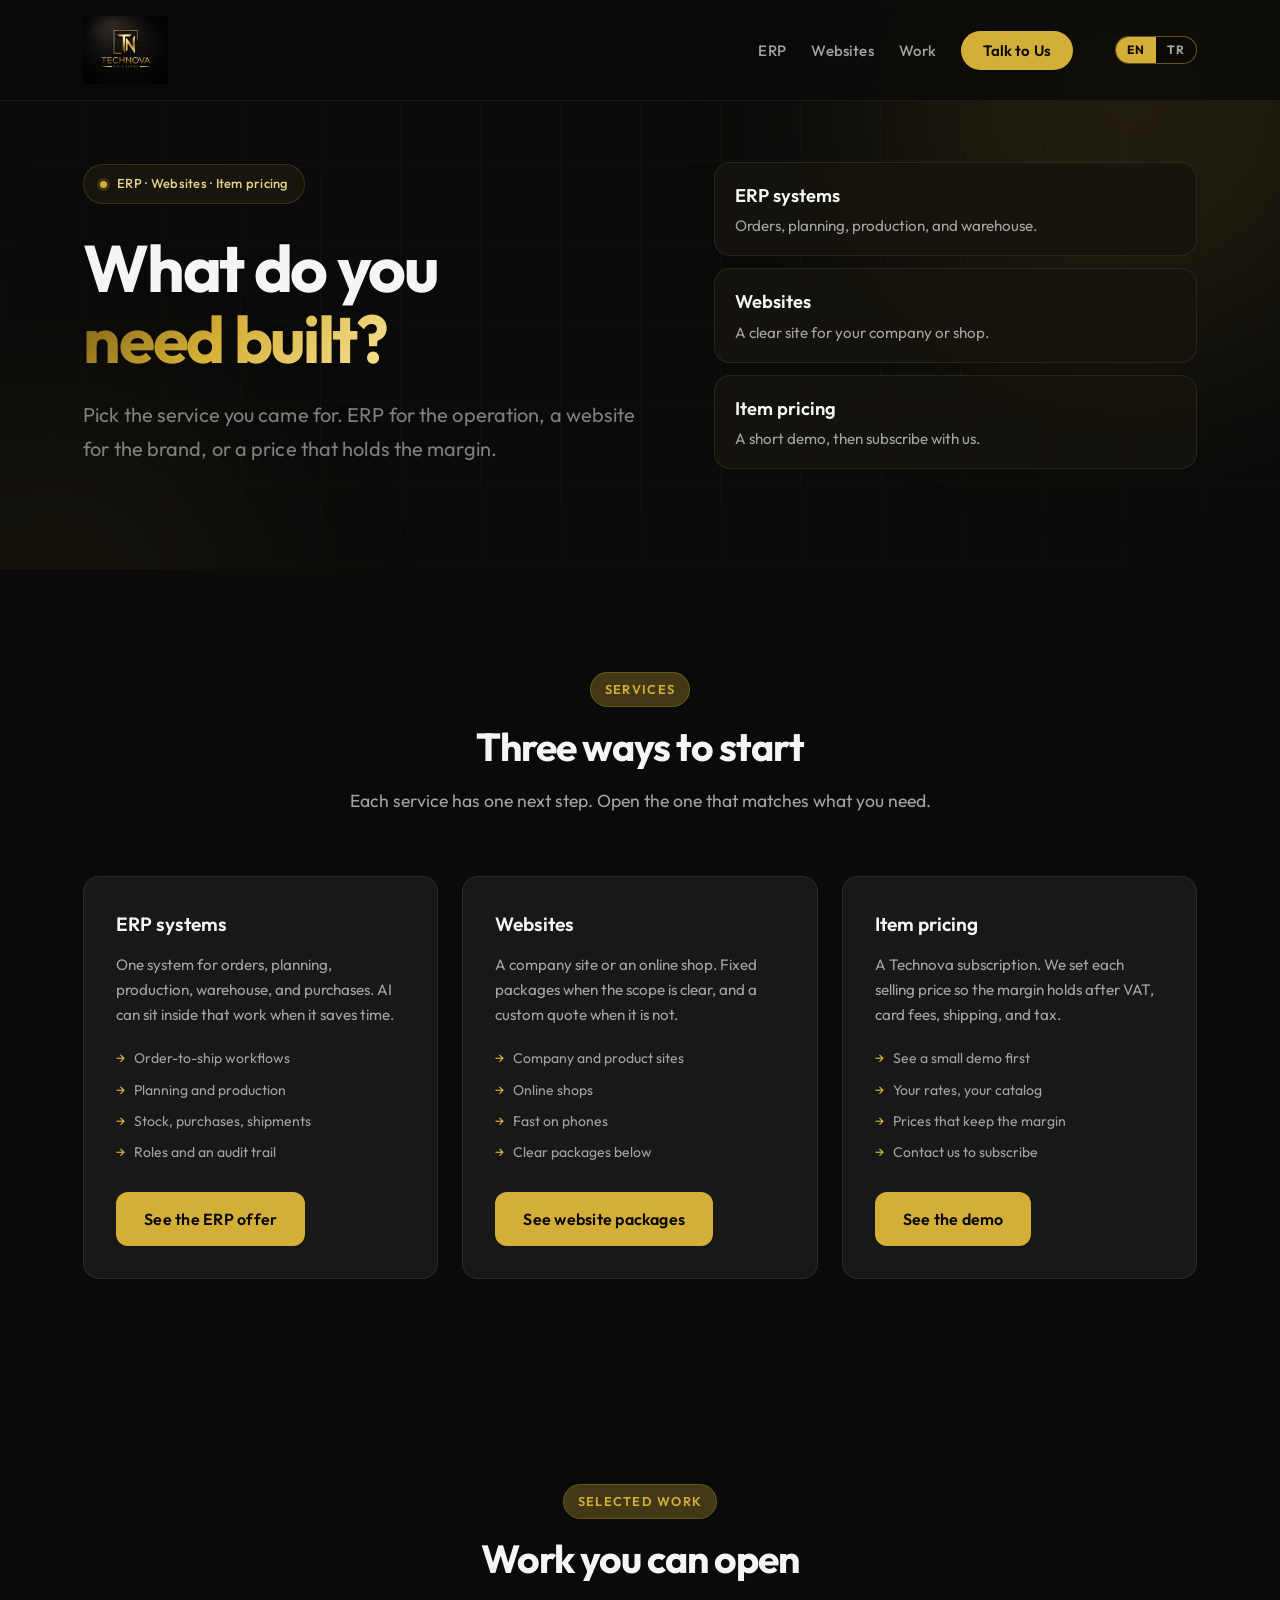
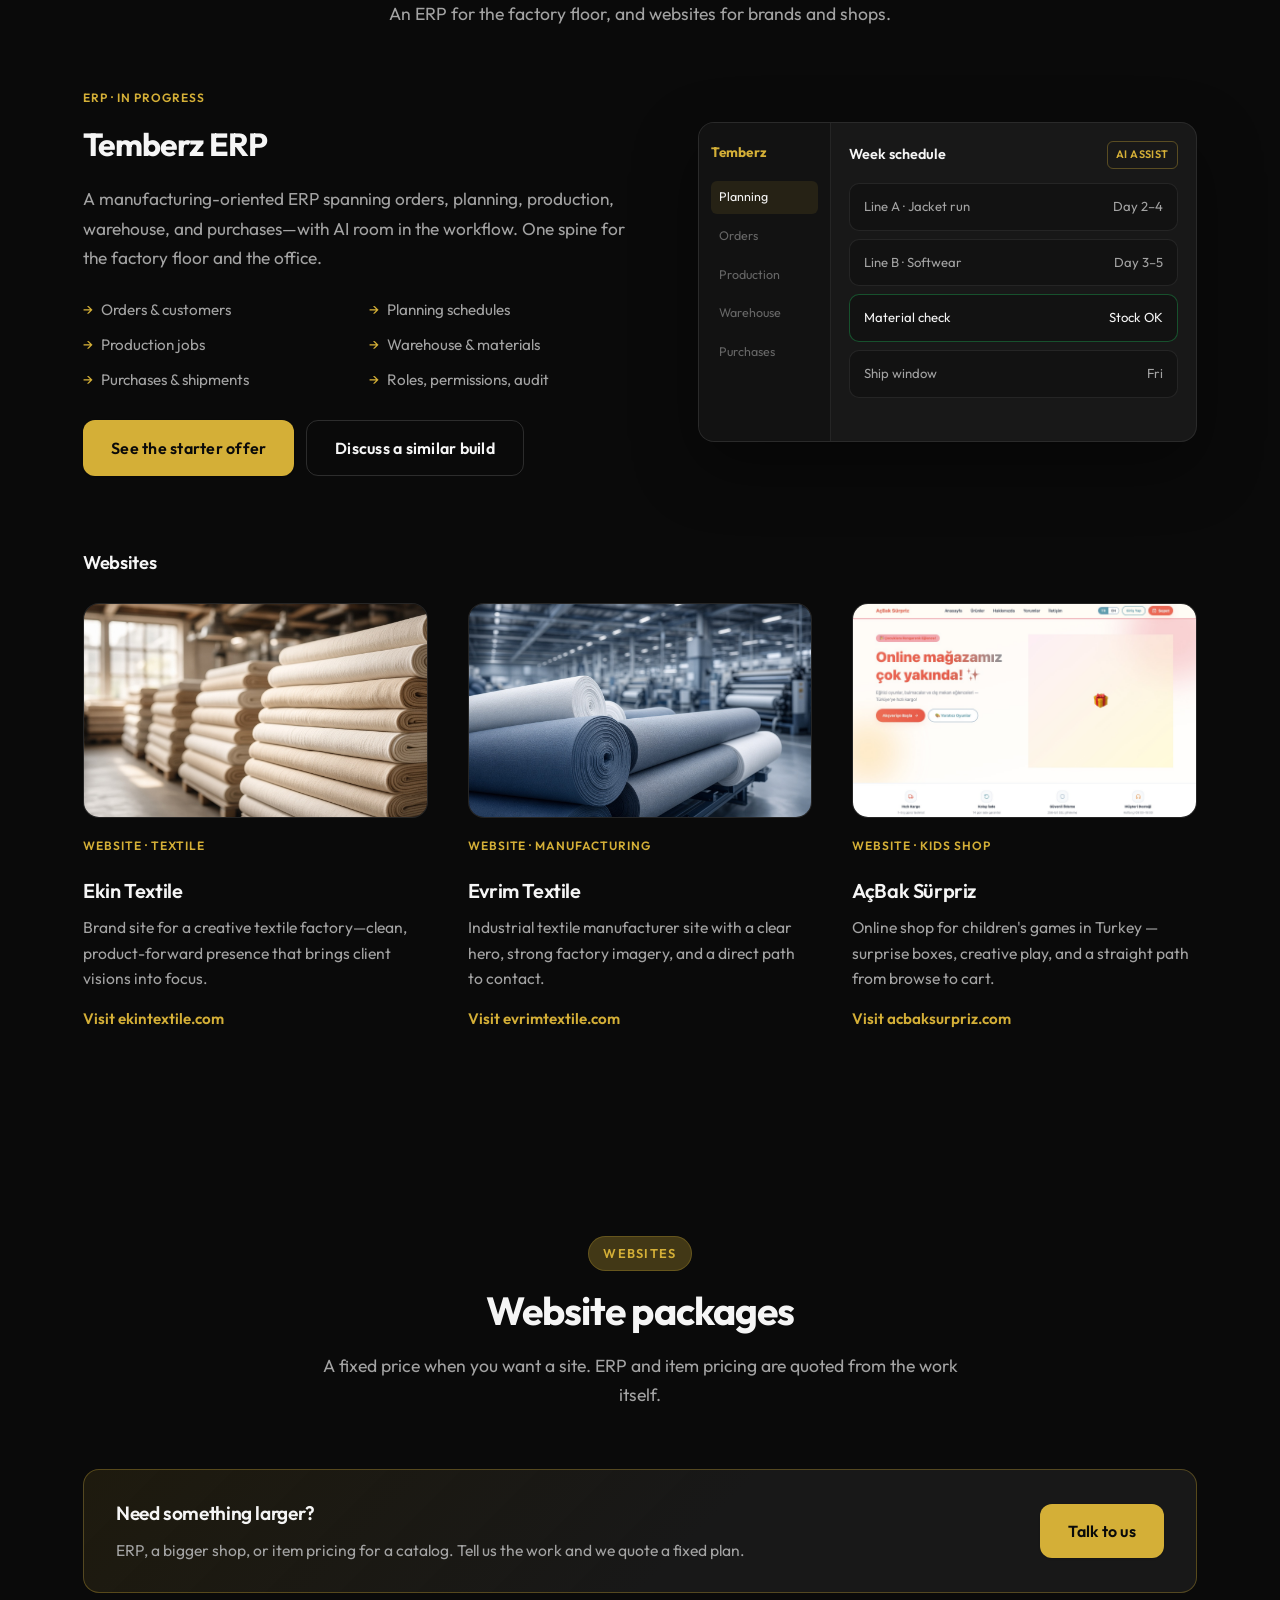
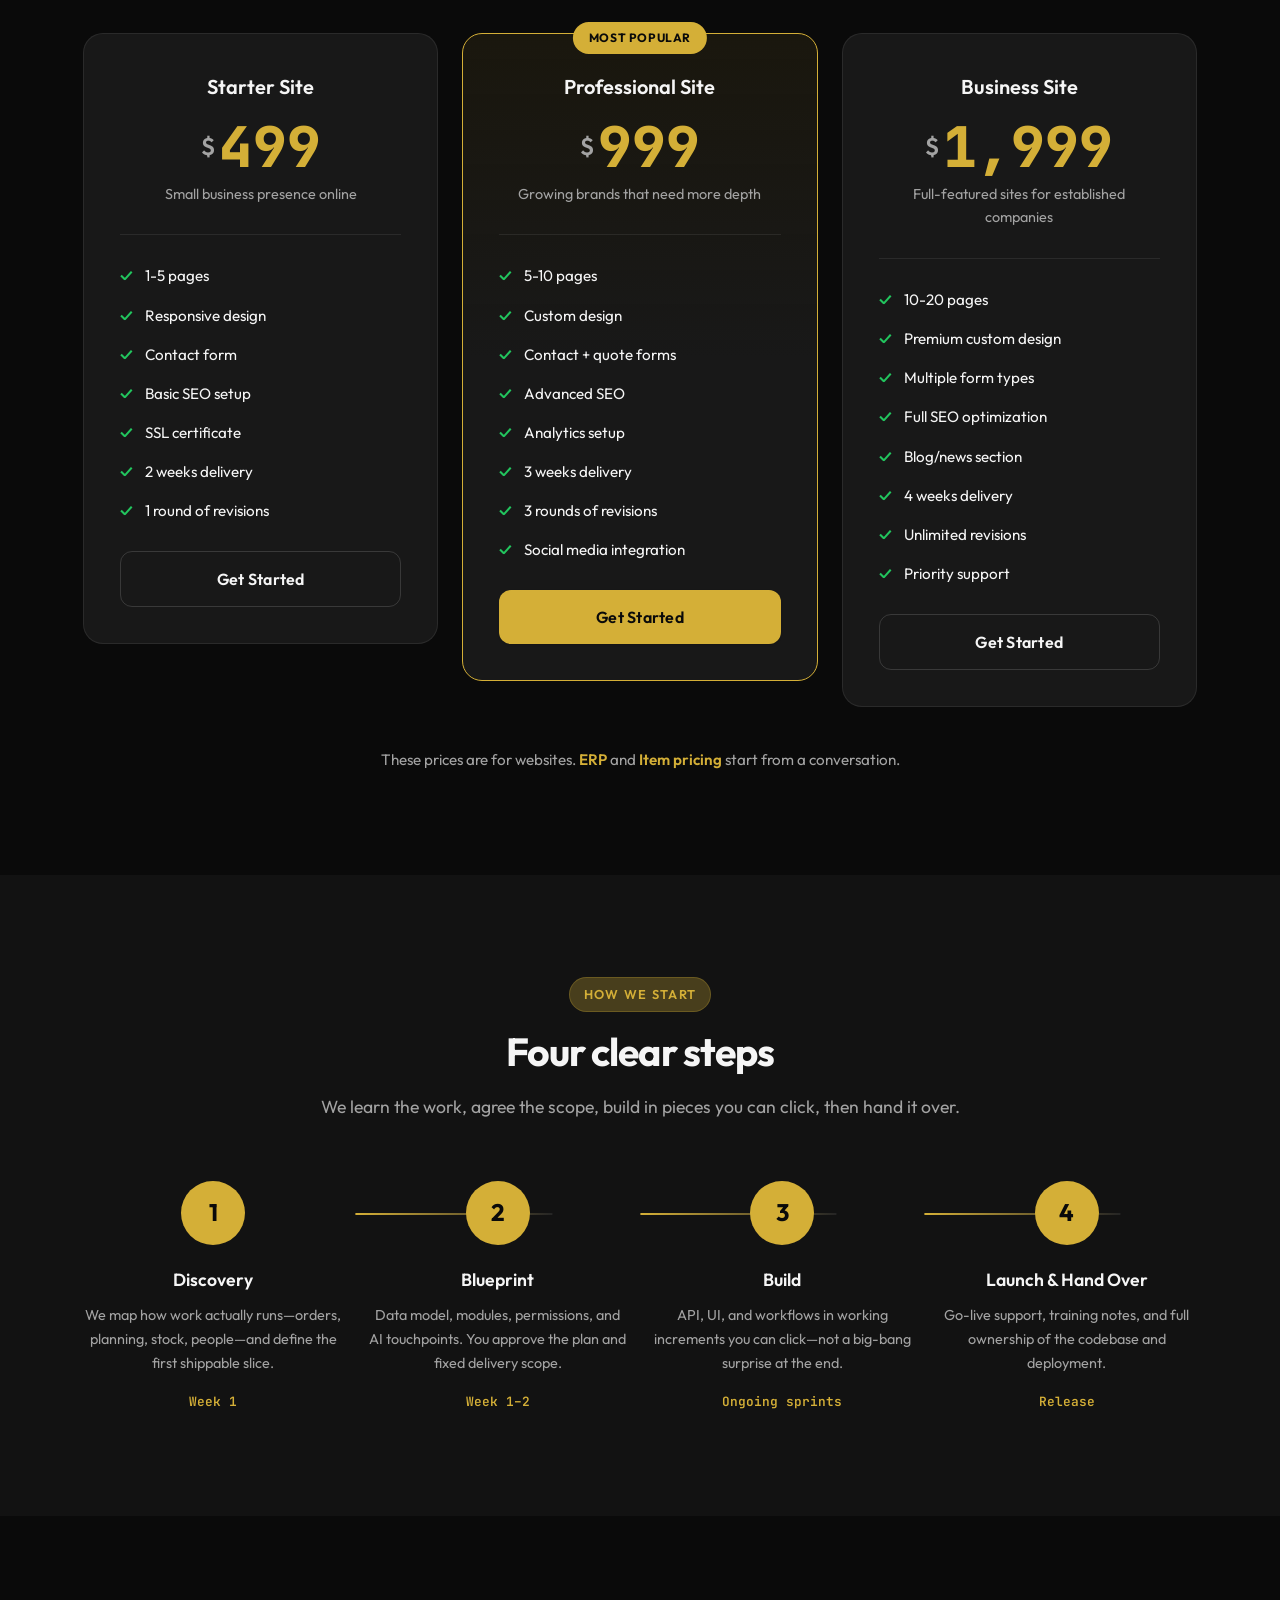
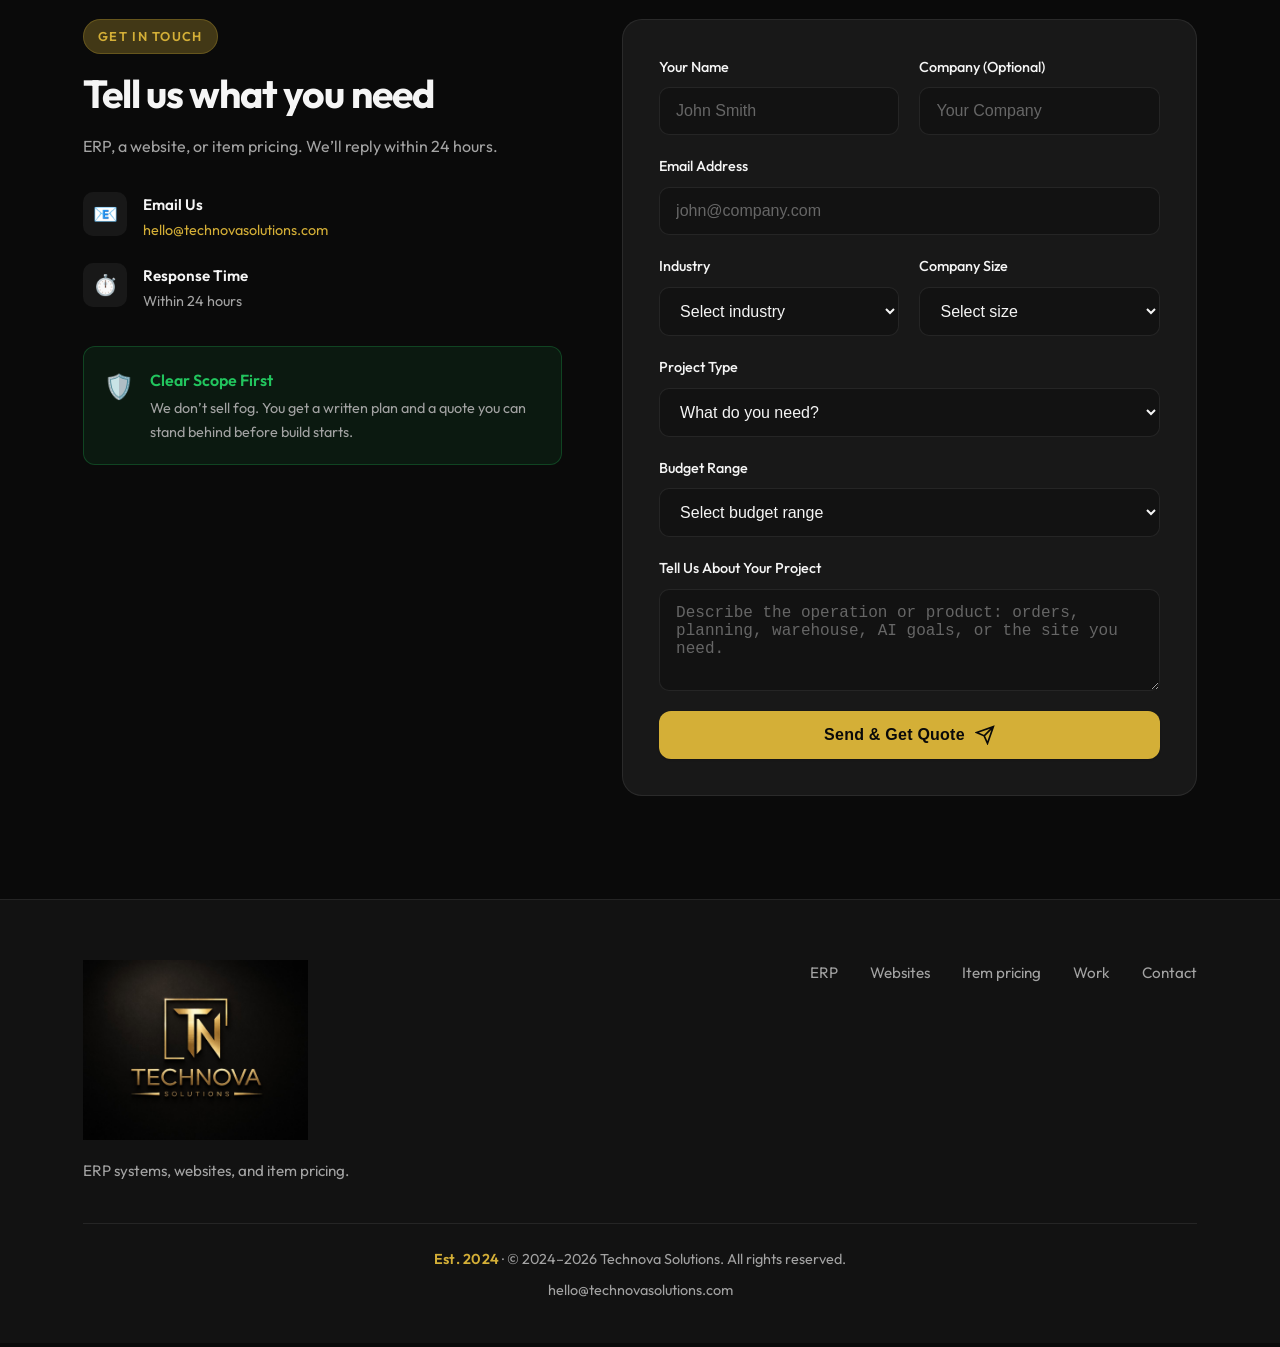
==== commit 3548144a: "Make each service easier to reach, and let visitors read the site in Turkish. Item pricing is a shor" ====
--- a/index.html
+++ b/index.html
@@ -3,13 +3,13 @@
 <head>
     <meta charset="UTF-8">
     <meta name="viewport" content="width=device-width, initial-scale=1.0">
-    <meta name="description" content="Technova Solutions — ERP systems, AI-powered workflows, and modern web software for operations-heavy businesses. Built for planning, production, and real work.">
+    <meta name="description" data-i18n="meta.homeDesc" content="Technova Solutions — ERP systems, AI-powered workflows, and modern web software for operations-heavy businesses. Built for planning, production, and real work.">
     <meta name="theme-color" content="#0a0a0a">
     <link rel="canonical" href="https://technovasolutions.com/">
     <link rel="sitemap" type="application/xml" title="Sitemap" href="https://technovasolutions.com/sitemap.xml">
     <link rel="icon" href="favicon.svg" type="image/svg+xml">
     <link rel="apple-touch-icon" href="favicon.svg">
-    <title>Technova Solutions | ERP Systems & AI Software</title>
+    <title data-i18n="meta.homeTitle">Technova Solutions | ERP Systems & AI Software</title>
     <meta property="og:type" content="website">
     <meta property="og:url" content="https://technovasolutions.com/">
     <meta property="og:title" content="Technova Solutions | ERP Systems & AI Software">
@@ -35,19 +35,23 @@
     <link rel="stylesheet" href="styles.css">
 </head>
 <body>
-    <a class="skip-link" href="#main-content">Skip to content</a>
+    <a class="skip-link" href="#main-content" data-i18n="a11y.skip">Skip to content</a>
     <!-- Navigation -->
-    <nav class="navbar" aria-label="Primary">
+    <nav class="navbar" data-i18n-aria="a11y.nav" aria-label="Primary">
         <div class="nav-container">
-            <a href="index.html" class="logo logo--nav" aria-label="Technova Solutions — home">
+            <a href="index.html" class="logo logo--nav" data-i18n-aria="a11y.home" aria-label="Technova Solutions — home">
                 <img src="logo.png" alt="" class="logo-img" width="440" height="132" decoding="async" fetchpriority="high">
             </a>
             <ul id="site-nav" class="nav-links">
-                <li><a href="#erp">ERP</a></li>
-                <li><a href="#websites">Websites</a></li>
-                <li><a href="#work">Work</a></li>
-                <li><a href="#contact" class="nav-cta">Talk to Us</a></li>
+                <li><a href="#erp" data-i18n="nav.erp">ERP</a></li>
+                <li><a href="#websites" data-i18n="nav.websites">Websites</a></li>
+                <li><a href="#work" data-i18n="nav.work">Work</a></li>
+                <li><a href="#contact" class="nav-cta" data-i18n="nav.talk">Talk to Us</a></li>
             </ul>
+            <div class="lang-switch" role="group" data-i18n-aria="a11y.language" aria-label="Language">
+                <button type="button" class="lang-switch-btn" data-set-lang="en" lang="en">EN</button>
+                <button type="button" class="lang-switch-btn" data-set-lang="tr" lang="tr">TR</button>
+            </div>
             <button type="button" class="mobile-toggle" aria-label="Open menu" aria-expanded="false" aria-controls="site-nav">
                 <span></span>
                 <span></span>
@@ -67,28 +71,28 @@
         <div class="hero-content">
             <div class="hero-badge">
                 <span class="badge-dot"></span>
-                ERP · Websites · Item pricing
+                <span data-i18n="hero.badge">ERP · Websites · Item pricing</span>
             </div>
             <h1 class="hero-title">
-                What do you<br>
-                <span class="gradient-text">need built?</span>
+                <span data-i18n="hero.l1">What do you</span><br>
+                <span class="gradient-text" data-i18n="hero.l2">need built?</span>
             </h1>
-            <p class="hero-subtitle">
+            <p class="hero-subtitle" data-i18n="hero.sub">
                 Pick the service you came for. ERP for the operation, a website for the brand, or a price that holds the margin.
             </p>
         </div>
-        <nav class="hero-paths" aria-label="Choose a service">
+        <nav class="hero-paths" data-i18n-aria="a11y.choose" aria-label="Choose a service">
             <a class="hero-path" href="#erp">
-                <strong>ERP systems</strong>
-                <span>Orders, planning, production, and warehouse.</span>
+                <strong data-i18n="path.erp.t">ERP systems</strong>
+                <span data-i18n="path.erp.d">Orders, planning, production, and warehouse.</span>
             </a>
             <a class="hero-path" href="#websites">
-                <strong>Websites</strong>
-                <span>A clear site for your company or shop.</span>
+                <strong data-i18n="path.web.t">Websites</strong>
+                <span data-i18n="path.web.d">A clear site for your company or shop.</span>
             </a>
             <a class="hero-path" href="profit-calculator/index.html">
-                <strong>Item pricing</strong>
-                <span>A short demo, then subscribe with us.</span>
+                <strong data-i18n="path.price.t">Item pricing</strong>
+                <span data-i18n="path.price.d">A short demo, then subscribe with us.</span>
             </a>
         </nav>
     </header>
@@ -96,43 +100,43 @@
     <section id="services" class="services">
         <div class="container">
             <div class="section-header">
-                <span class="section-tag">Services</span>
-                <h2 class="section-title">Three ways to start</h2>
-                <p class="section-desc">Each service has one next step. Open the one that matches what you need.</p>
+                <span class="section-tag" data-i18n="svc.tag">Services</span>
+                <h2 class="section-title" data-i18n="svc.title">Three ways to start</h2>
+                <p class="section-desc" data-i18n="svc.desc">Each service has one next step. Open the one that matches what you need.</p>
             </div>
             <div class="services-grid">
                 <article id="erp" class="service-card">
-                    <h3>ERP systems</h3>
-                    <p>One system for orders, planning, production, warehouse, and purchases. AI can sit inside that work when it saves time.</p>
+                    <h3 data-i18n="path.erp.t">ERP systems</h3>
+                    <p data-i18n="svc.erp.p">One system for orders, planning, production, warehouse, and purchases. AI can sit inside that work when it saves time.</p>
                     <ul class="service-features">
-                        <li>Order-to-ship workflows</li>
-                        <li>Planning and production</li>
-                        <li>Stock, purchases, shipments</li>
-                        <li>Roles and an audit trail</li>
+                        <li data-i18n="svc.erp.1">Order-to-ship workflows</li>
+                        <li data-i18n="svc.erp.2">Planning and production</li>
+                        <li data-i18n="svc.erp.3">Stock, purchases, shipments</li>
+                        <li data-i18n="svc.erp.4">Roles and an audit trail</li>
                     </ul>
-                    <a href="manufacturing-erp.html" class="btn btn-primary">See the ERP offer</a>
+                    <a href="manufacturing-erp.html" class="btn btn-primary" data-i18n="svc.erp.cta">See the ERP offer</a>
                 </article>
                 <article id="websites" class="service-card">
-                    <h3>Websites</h3>
-                    <p>A company site or an online shop. Fixed packages when the scope is clear, and a custom quote when it is not.</p>
+                    <h3 data-i18n="path.web.t">Websites</h3>
+                    <p data-i18n="svc.web.p">A company site or an online shop. Fixed packages when the scope is clear, and a custom quote when it is not.</p>
                     <ul class="service-features">
-                        <li>Company and product sites</li>
-                        <li>Online shops</li>
-                        <li>Fast on phones</li>
-                        <li>Clear packages below</li>
+                        <li data-i18n="svc.web.1">Company and product sites</li>
+                        <li data-i18n="svc.web.2">Online shops</li>
+                        <li data-i18n="svc.web.3">Fast on phones</li>
+                        <li data-i18n="svc.web.4">Clear packages below</li>
                     </ul>
-                    <a href="#pricing" class="btn btn-primary" data-prefill="website">See website packages</a>
+                    <a href="#pricing" class="btn btn-primary" data-prefill="website" data-i18n="svc.web.cta">See website packages</a>
                 </article>
                 <article id="item-pricing" class="service-card">
-                    <h3>Item pricing</h3>
-                    <p>A Technova subscription. We set each selling price so the margin holds after VAT, card fees, shipping, and tax.</p>
+                    <h3 data-i18n="path.price.t">Item pricing</h3>
+                    <p data-i18n="svc.price.p">A Technova subscription. We set each selling price so the margin holds after VAT, card fees, shipping, and tax.</p>
                     <ul class="service-features">
-                        <li>See a small demo first</li>
-                        <li>Your rates, your catalog</li>
-                        <li>Prices that keep the margin</li>
-                        <li>Contact us to subscribe</li>
+                        <li data-i18n="svc.price.1">See a small demo first</li>
+                        <li data-i18n="svc.price.2">Your rates, your catalog</li>
+                        <li data-i18n="svc.price.3">Prices that keep the margin</li>
+                        <li data-i18n="svc.price.4">Contact us to subscribe</li>
                     </ul>
-                    <a href="profit-calculator/index.html" class="btn btn-primary">See the demo</a>
+                    <a href="profit-calculator/index.html" class="btn btn-primary" data-i18n="svc.price.cta">See the demo</a>
                 </article>
             </div>
         </div>
@@ -142,50 +146,50 @@
     <section id="work" class="work">
         <div class="container">
             <div class="section-header">
-                <span class="section-tag">Selected Work</span>
-                <h2 class="section-title">Work you can open</h2>
-                <p class="section-desc">An ERP for the factory floor, and websites for brands and shops.</p>
+                <span class="section-tag" data-i18n="work.tag">Selected Work</span>
+                <h2 class="section-title" data-i18n="work.title">Work you can open</h2>
+                <p class="section-desc" data-i18n="work.desc">An ERP for the factory floor, and websites for brands and shops.</p>
             </div>
 
             <div class="work-featured">
                 <div class="work-layout">
                     <div class="work-copy">
-                        <p class="work-kicker">ERP · In progress</p>
+                        <p class="work-kicker" data-i18n="work.kicker">ERP · In progress</p>
                         <h3 class="work-name">Temberz ERP</h3>
-                        <p class="work-lead">A manufacturing-oriented ERP spanning orders, planning, production, warehouse, and purchases—with AI room in the workflow. One spine for the factory floor and the office.</p>
+                        <p class="work-lead" data-i18n="work.lead">A manufacturing-oriented ERP spanning orders, planning, production, warehouse, and purchases—with AI room in the workflow. One spine for the factory floor and the office.</p>
                         <ul class="work-modules">
-                            <li>Orders &amp; customers</li>
-                            <li>Planning schedules</li>
-                            <li>Production jobs</li>
-                            <li>Warehouse &amp; materials</li>
-                            <li>Purchases &amp; shipments</li>
-                            <li>Roles, permissions, audit</li>
+                            <li data-i18n="work.m1">Orders &amp; customers</li>
+                            <li data-i18n="work.m2">Planning schedules</li>
+                            <li data-i18n="work.m3">Production jobs</li>
+                            <li data-i18n="work.m4">Warehouse &amp; materials</li>
+                            <li data-i18n="work.m5">Purchases &amp; shipments</li>
+                            <li data-i18n="work.m6">Roles, permissions, audit</li>
                         </ul>
                         <div class="work-actions">
-                            <a href="manufacturing-erp.html" class="btn btn-primary">See the starter offer</a>
-                            <a href="#contact" class="btn btn-secondary" data-prefill="erp">Discuss a similar build</a>
+                            <a href="manufacturing-erp.html" class="btn btn-primary" data-i18n="work.offer">See the starter offer</a>
+                            <a href="#contact" class="btn btn-secondary" data-prefill="erp" data-i18n="work.discuss">Discuss a similar build</a>
                         </div>
                     </div>
                     <div class="work-visual" aria-hidden="true">
                         <div class="app-shell">
                             <aside class="app-shell-nav">
                                 <span class="app-shell-brand">Temberz</span>
-                                <span class="is-active">Planning</span>
-                                <span>Orders</span>
-                                <span>Production</span>
-                                <span>Warehouse</span>
-                                <span>Purchases</span>
+                                <span class="is-active" data-i18n="mock.planning">Planning</span>
+                                <span data-i18n="mock.orders">Orders</span>
+                                <span data-i18n="mock.production">Production</span>
+                                <span data-i18n="mock.warehouse">Warehouse</span>
+                                <span data-i18n="mock.purchases">Purchases</span>
                             </aside>
                             <div class="app-shell-main">
                                 <div class="app-shell-bar">
-                                    <span>Week schedule</span>
-                                    <span class="app-shell-ai">AI assist</span>
+                                    <span data-i18n="mock.week">Week schedule</span>
+                                    <span class="app-shell-ai" data-i18n="mock.ai">AI assist</span>
                                 </div>
                                 <div class="app-shell-board">
-                                    <div class="app-shell-row"><span>Line A · Jacket run</span><span>Day 2–4</span></div>
-                                    <div class="app-shell-row"><span>Line B · Softwear</span><span>Day 3–5</span></div>
-                                    <div class="app-shell-row highlight"><span>Material check</span><span>Stock OK</span></div>
-                                    <div class="app-shell-row"><span>Ship window</span><span>Fri</span></div>
+                                    <div class="app-shell-row"><span data-i18n="mock.lineA">Line A · Jacket run</span><span data-i18n="mock.day24">Day 2–4</span></div>
+                                    <div class="app-shell-row"><span data-i18n="mock.lineB">Line B · Softwear</span><span data-i18n="mock.day35">Day 3–5</span></div>
+                                    <div class="app-shell-row highlight"><span data-i18n="mock.material">Material check</span><span data-i18n="mock.stock">Stock OK</span></div>
+                                    <div class="app-shell-row"><span data-i18n="mock.ship">Ship window</span><span data-i18n="mock.fri">Fri</span></div>
                                 </div>
                             </div>
                         </div>
@@ -194,39 +198,39 @@
             </div>
 
             <div class="portfolio">
-                <h3 class="portfolio-heading">Websites</h3>
+                <h3 class="portfolio-heading" data-i18n="port.heading">Websites</h3>
                 <div class="portfolio-grid">
                     <article class="portfolio-project">
                         <a class="portfolio-media" href="https://ekintextile.com" target="_blank" rel="noopener noreferrer">
-                            <img src="assets/ekin-textile.jpg" alt="Ekin Textile — creative textile manufacturing" width="1600" height="900" loading="lazy" decoding="async">
+                            <img src="assets/ekin-textile.jpg" data-i18n-alt="port.ekin.alt" alt="Ekin Textile — creative textile manufacturing" width="1600" height="900" loading="lazy" decoding="async">
                         </a>
                         <div class="portfolio-body">
-                            <p class="work-kicker">Website · Textile</p>
+                            <p class="work-kicker" data-i18n="port.ekin.k">Website · Textile</p>
                             <h4 class="portfolio-title">Ekin Textile</h4>
-                            <p class="portfolio-desc">Brand site for a creative textile factory—clean, product-forward presence that brings client visions into focus.</p>
-                            <a class="portfolio-link" href="https://ekintextile.com" target="_blank" rel="noopener noreferrer">Visit ekintextile.com</a>
+                            <p class="portfolio-desc" data-i18n="port.ekin.d">Brand site for a creative textile factory—clean, product-forward presence that brings client visions into focus.</p>
+                            <a class="portfolio-link" href="https://ekintextile.com" target="_blank" rel="noopener noreferrer" data-i18n="port.ekin.a">Visit ekintextile.com</a>
                         </div>
                     </article>
                     <article class="portfolio-project">
                         <a class="portfolio-media" href="https://evrimtextile.com" target="_blank" rel="noopener noreferrer">
-                            <img src="assets/evrim-textile.jpg" alt="Evrim Textile — industrial textile manufacturing" width="1600" height="900" loading="lazy" decoding="async">
+                            <img src="assets/evrim-textile.jpg" data-i18n-alt="port.evrim.alt" alt="Evrim Textile — industrial textile manufacturing" width="1600" height="900" loading="lazy" decoding="async">
                         </a>
                         <div class="portfolio-body">
-                            <p class="work-kicker">Website · Manufacturing</p>
+                            <p class="work-kicker" data-i18n="port.evrim.k">Website · Manufacturing</p>
                             <h4 class="portfolio-title">Evrim Textile</h4>
-                            <p class="portfolio-desc">Industrial textile manufacturer site with a clear hero, strong factory imagery, and a direct path to contact.</p>
-                            <a class="portfolio-link" href="https://evrimtextile.com" target="_blank" rel="noopener noreferrer">Visit evrimtextile.com</a>
+                            <p class="portfolio-desc" data-i18n="port.evrim.d">Industrial textile manufacturer site with a clear hero, strong factory imagery, and a direct path to contact.</p>
+                            <a class="portfolio-link" href="https://evrimtextile.com" target="_blank" rel="noopener noreferrer" data-i18n="port.evrim.a">Visit evrimtextile.com</a>
                         </div>
                     </article>
                     <article class="portfolio-project">
                         <a class="portfolio-media" href="https://acbaksurpriz.com/" target="_blank" rel="noopener noreferrer">
-                            <img src="assets/acbak-surpriz.jpg" alt="AçBak Sürpriz — kids game shop" width="1440" height="900" loading="lazy" decoding="async">
+                            <img src="assets/acbak-surpriz.jpg" data-i18n-alt="port.acbak.alt" alt="AçBak Sürpriz — kids game shop" width="1440" height="900" loading="lazy" decoding="async">
                         </a>
                         <div class="portfolio-body">
-                            <p class="work-kicker">Website · Kids shop</p>
+                            <p class="work-kicker" data-i18n="port.acbak.k">Website · Kids shop</p>
                             <h4 class="portfolio-title">AçBak Sürpriz</h4>
-                            <p class="portfolio-desc">Online shop for children's games in Turkey — surprise boxes, creative play, and a straight path from browse to cart.</p>
-                            <a class="portfolio-link" href="https://acbaksurpriz.com/" target="_blank" rel="noopener noreferrer">Visit acbaksurpriz.com</a>
+                            <p class="portfolio-desc" data-i18n="port.acbak.d">Online shop for children's games in Turkey — surprise boxes, creative play, and a straight path from browse to cart.</p>
+                            <a class="portfolio-link" href="https://acbaksurpriz.com/" target="_blank" rel="noopener noreferrer" data-i18n="port.acbak.a">Visit acbaksurpriz.com</a>
                         </div>
                     </article>
                 </div>
@@ -238,85 +242,85 @@
     <section id="pricing" class="pricing">
         <div class="container">
             <div class="section-header">
-                <span class="section-tag">Websites</span>
-                <h2 class="section-title">Website packages</h2>
-                <p class="section-desc">A fixed price when you want a site. ERP and item pricing are quoted from the work itself.</p>
+                <span class="section-tag" data-i18n="pack.tag">Websites</span>
+                <h2 class="section-title" data-i18n="pack.title">Website packages</h2>
+                <p class="section-desc" data-i18n="pack.desc">A fixed price when you want a site. ERP and item pricing are quoted from the work itself.</p>
             </div>
 
             <div class="pricing-custom">
                 <div class="pricing-custom-copy">
-                    <h3>Need something larger?</h3>
-                    <p>ERP, a bigger shop, or item pricing for a catalog. Tell us the work and we quote a fixed plan.</p>
-                </div>
-                <a href="#contact" class="btn btn-primary" data-prefill="erp">Talk to us</a>
+                    <h3 data-i18n="pack.more.t">Need something larger?</h3>
+                    <p data-i18n="pack.more.p">ERP, a bigger shop, or item pricing for a catalog. Tell us the work and we quote a fixed plan.</p>
+                </div>
+                <a href="#contact" class="btn btn-primary" data-prefill="erp" data-i18n="pack.more.cta">Talk to us</a>
             </div>
 
             <div class="pricing-grid">
                 <div class="pricing-card">
                     <div class="pricing-header">
-                        <h3>Starter Site</h3>
+                        <h3 data-i18n="pack.starter">Starter Site</h3>
                         <div class="price">
                             <span class="currency">$</span>
                             <span class="amount">499</span>
                         </div>
-                        <p class="price-desc">Small business presence online</p>
+                        <p class="price-desc" data-i18n="pack.starter.d">Small business presence online</p>
                     </div>
                     <ul class="pricing-features">
-                        <li><span class="check">✓</span> 1-5 pages</li>
-                        <li><span class="check">✓</span> Responsive design</li>
-                        <li><span class="check">✓</span> Contact form</li>
-                        <li><span class="check">✓</span> Basic SEO setup</li>
-                        <li><span class="check">✓</span> SSL certificate</li>
-                        <li><span class="check">✓</span> 2 weeks delivery</li>
-                        <li><span class="check">✓</span> 1 round of revisions</li>
+                        <li><span class="check">✓</span> <span data-i18n="pack.s1">1-5 pages</span></li>
+                        <li><span class="check">✓</span> <span data-i18n="pack.s2">Responsive design</span></li>
+                        <li><span class="check">✓</span> <span data-i18n="pack.s3">Contact form</span></li>
+                        <li><span class="check">✓</span> <span data-i18n="pack.s4">Basic SEO setup</span></li>
+                        <li><span class="check">✓</span> <span data-i18n="pack.s5">SSL certificate</span></li>
+                        <li><span class="check">✓</span> <span data-i18n="pack.s6">2 weeks delivery</span></li>
+                        <li><span class="check">✓</span> <span data-i18n="pack.s7">1 round of revisions</span></li>
                     </ul>
-                    <a href="#contact" class="btn btn-secondary btn-full" data-prefill="website" data-budget="site-starter">Get Started</a>
+                    <a href="#contact" class="btn btn-secondary btn-full" data-prefill="website" data-budget="site-starter" data-i18n="pack.start">Get Started</a>
                 </div>
                 <div class="pricing-card popular">
-                    <div class="popular-badge">Most Popular</div>
+                    <div class="popular-badge" data-i18n="pack.popular">Most Popular</div>
                     <div class="pricing-header">
-                        <h3>Professional Site</h3>
+                        <h3 data-i18n="pack.pro">Professional Site</h3>
                         <div class="price">
                             <span class="currency">$</span>
                             <span class="amount">999</span>
                         </div>
-                        <p class="price-desc">Growing brands that need more depth</p>
+                        <p class="price-desc" data-i18n="pack.pro.d">Growing brands that need more depth</p>
                     </div>
                     <ul class="pricing-features">
-                        <li><span class="check">✓</span> 5-10 pages</li>
-                        <li><span class="check">✓</span> Custom design</li>
-                        <li><span class="check">✓</span> Contact + quote forms</li>
-                        <li><span class="check">✓</span> Advanced SEO</li>
-                        <li><span class="check">✓</span> Analytics setup</li>
-                        <li><span class="check">✓</span> 3 weeks delivery</li>
-                        <li><span class="check">✓</span> 3 rounds of revisions</li>
-                        <li><span class="check">✓</span> Social media integration</li>
+                        <li><span class="check">✓</span> <span data-i18n="pack.p1">5-10 pages</span></li>
+                        <li><span class="check">✓</span> <span data-i18n="pack.p2">Custom design</span></li>
+                        <li><span class="check">✓</span> <span data-i18n="pack.p3">Contact + quote forms</span></li>
+                        <li><span class="check">✓</span> <span data-i18n="pack.p4">Advanced SEO</span></li>
+                        <li><span class="check">✓</span> <span data-i18n="pack.p5">Analytics setup</span></li>
+                        <li><span class="check">✓</span> <span data-i18n="pack.p6">3 weeks delivery</span></li>
+                        <li><span class="check">✓</span> <span data-i18n="pack.p7">3 rounds of revisions</span></li>
+                        <li><span class="check">✓</span> <span data-i18n="pack.p8">Social media integration</span></li>
                     </ul>
-                    <a href="#contact" class="btn btn-primary btn-full" data-prefill="website" data-budget="site-pro">Get Started</a>
+                    <a href="#contact" class="btn btn-primary btn-full" data-prefill="website" data-budget="site-pro" data-i18n="pack.start">Get Started</a>
                 </div>
                 <div class="pricing-card">
                     <div class="pricing-header">
-                        <h3>Business Site</h3>
+                        <h3 data-i18n="pack.biz">Business Site</h3>
                         <div class="price">
                             <span class="currency">$</span>
                             <span class="amount">1,999</span>
                         </div>
-                        <p class="price-desc">Full-featured sites for established companies</p>
+                        <p class="price-desc" data-i18n="pack.biz.d">Full-featured sites for established companies</p>
                     </div>
                     <ul class="pricing-features">
-                        <li><span class="check">✓</span> 10-20 pages</li>
-                        <li><span class="check">✓</span> Premium custom design</li>
-                        <li><span class="check">✓</span> Multiple form types</li>
-                        <li><span class="check">✓</span> Full SEO optimization</li>
-                        <li><span class="check">✓</span> Blog/news section</li>
-                        <li><span class="check">✓</span> 4 weeks delivery</li>
-                        <li><span class="check">✓</span> Unlimited revisions</li>
-                        <li><span class="check">✓</span> Priority support</li>
+                        <li><span class="check">✓</span> <span data-i18n="pack.b1">10-20 pages</span></li>
+                        <li><span class="check">✓</span> <span data-i18n="pack.b2">Premium custom design</span></li>
+                        <li><span class="check">✓</span> <span data-i18n="pack.b3">Multiple form types</span></li>
+                        <li><span class="check">✓</span> <span data-i18n="pack.b4">Full SEO optimization</span></li>
+                        <li><span class="check">✓</span> <span data-i18n="pack.b5">Blog/news section</span></li>
+                        <li><span class="check">✓</span> <span data-i18n="pack.b6">4 weeks delivery</span></li>
+                        <li><span class="check">✓</span> <span data-i18n="pack.b7">Unlimited revisions</span></li>
+                        <li><span class="check">✓</span> <span data-i18n="pack.b8">Priority support</span></li>
                     </ul>
-                    <a href="#contact" class="btn btn-secondary btn-full" data-prefill="website" data-budget="site-biz">Get Started</a>
-                </div>
-            </div>
-            <p class="pricing-note">These prices are for websites. <a href="#erp">ERP</a> and <a href="profit-calculator/index.html">item pricing</a> start from a conversation.</p>
+                    <a href="#contact" class="btn btn-secondary btn-full" data-prefill="website" data-budget="site-biz" data-i18n="pack.start">Get Started</a>
+                </div>
+            </div>
+            <p class="pricing-note"><span data-i18n="pack.note1">These prices are for websites.</span> <a href="#erp">ERP</a> <span data-i18n="pack.note2">and</span> <a href="profit-calculator/index.html" data-i18n="nav.pricing">item pricing</a> <span data-i18n="pack.note3">start from a conversation.</span></p>
         </div>
     </section>
 
@@ -324,41 +328,41 @@
     <section id="process" class="process">
         <div class="container">
             <div class="section-header">
-                <span class="section-tag">How we start</span>
-                <h2 class="section-title">Four clear steps</h2>
-                <p class="section-desc">We learn the work, agree the scope, build in pieces you can click, then hand it over.</p>
+                <span class="section-tag" data-i18n="step.tag">How we start</span>
+                <h2 class="section-title" data-i18n="step.title">Four clear steps</h2>
+                <p class="section-desc" data-i18n="step.desc">We learn the work, agree the scope, build in pieces you can click, then hand it over.</p>
             </div>
             <div class="process-timeline">
                 <div class="process-step">
                     <div class="step-number">1</div>
                     <div class="step-content">
-                        <h3>Discovery</h3>
-                        <p>We map how work actually runs—orders, planning, stock, people—and define the first shippable slice.</p>
-                        <span class="step-time">Week 1</span>
+                        <h3 data-i18n="step.1.t">Discovery</h3>
+                        <p data-i18n="step.1.p">We map how work actually runs—orders, planning, stock, people—and define the first shippable slice.</p>
+                        <span class="step-time" data-i18n="step.1.time">Week 1</span>
                     </div>
                 </div>
                 <div class="process-step">
                     <div class="step-number">2</div>
                     <div class="step-content">
-                        <h3>Blueprint</h3>
-                        <p>Data model, modules, permissions, and AI touchpoints. You approve the plan and fixed delivery scope.</p>
-                        <span class="step-time">Week 1–2</span>
+                        <h3 data-i18n="step.2.t">Blueprint</h3>
+                        <p data-i18n="step.2.p">Data model, modules, permissions, and AI touchpoints. You approve the plan and fixed delivery scope.</p>
+                        <span class="step-time" data-i18n="step.2.time">Week 1–2</span>
                     </div>
                 </div>
                 <div class="process-step">
                     <div class="step-number">3</div>
                     <div class="step-content">
-                        <h3>Build</h3>
-                        <p>API, UI, and workflows in working increments you can click—not a big-bang surprise at the end.</p>
-                        <span class="step-time">Ongoing sprints</span>
+                        <h3 data-i18n="step.3.t">Build</h3>
+                        <p data-i18n="step.3.p">API, UI, and workflows in working increments you can click—not a big-bang surprise at the end.</p>
+                        <span class="step-time" data-i18n="step.3.time">Ongoing sprints</span>
                     </div>
                 </div>
                 <div class="process-step">
                     <div class="step-number">4</div>
                     <div class="step-content">
-                        <h3>Launch & Hand Over</h3>
-                        <p>Go-live support, training notes, and full ownership of the codebase and deployment.</p>
-                        <span class="step-time">Release</span>
+                        <h3 data-i18n="step.4.t">Launch & Hand Over</h3>
+                        <p data-i18n="step.4.p">Go-live support, training notes, and full ownership of the codebase and deployment.</p>
+                        <span class="step-time" data-i18n="step.4.time">Release</span>
                     </div>
                 </div>
             </div>
@@ -370,23 +374,23 @@
         <div class="container">
             <div class="contact-grid">
                 <div class="contact-info">
-                    <span class="section-tag">Get In Touch</span>
-                    <h2 class="section-title">Tell us what you need</h2>
-                    <p>ERP, a website, or item pricing. We’ll reply within 24 hours.</p>
+                    <span class="section-tag" data-i18n="contact.tag">Get In Touch</span>
+                    <h2 class="section-title" data-i18n="contact.title">Tell us what you need</h2>
+                    <p data-i18n="contact.desc">ERP, a website, or item pricing. We’ll reply within 24 hours.</p>
                     
                     <div class="contact-details">
                         <div class="contact-item">
                             <div class="ci-icon">📧</div>
                             <div class="ci-text">
-                                <strong>Email Us</strong>
+                                <strong data-i18n="contact.email">Email Us</strong>
                                 <span><a href="mailto:hello@technovasolutions.com" class="contact-email">hello@technovasolutions.com</a></span>
                             </div>
                         </div>
                         <div class="contact-item">
                             <div class="ci-icon">⏱️</div>
                             <div class="ci-text">
-                                <strong>Response Time</strong>
-                                <span>Within 24 hours</span>
+                                <strong data-i18n="contact.response">Response Time</strong>
+                                <span data-i18n="contact.hours">Within 24 hours</span>
                             </div>
                         </div>
                     </div>
@@ -394,8 +398,8 @@
                     <div class="guarantee-box">
                         <div class="guarantee-icon">🛡️</div>
                         <div class="guarantee-text">
-                            <strong>Clear Scope First</strong>
-                            <p>We don’t sell fog. You get a written plan and a quote you can stand behind before build starts.</p>
+                            <strong data-i18n="contact.scope.t">Clear Scope First</strong>
+                            <p data-i18n="contact.scope.p">We don’t sell fog. You get a written plan and a quote you can stand behind before build starts.</p>
                         </div>
                     </div>
                 </div>
@@ -407,35 +411,35 @@
                         </div>
                         <div class="form-row">
                             <div class="form-group">
-                                <label for="name">Your Name</label>
-                                <input type="text" id="name" name="name" required placeholder="John Smith">
+                                <label for="name" data-i18n="contact.name">Your Name</label>
+                                <input type="text" id="name" name="name" required data-i18n-placeholder="contact.name.ph" placeholder="John Smith">
                             </div>
                             <div class="form-group">
-                                <label for="company">Company (Optional)</label>
-                                <input type="text" id="company" name="company" placeholder="Your Company">
+                                <label for="company" data-i18n="contact.company">Company (Optional)</label>
+                                <input type="text" id="company" name="company" data-i18n-placeholder="contact.company.ph" placeholder="Your Company">
                             </div>
                         </div>
                         <div class="form-group">
-                            <label for="email">Email Address</label>
-                            <input type="email" id="email" name="email" required placeholder="john@company.com">
+                            <label for="email" data-i18n="contact.emailLabel">Email Address</label>
+                            <input type="email" id="email" name="email" required data-i18n-placeholder="contact.email.ph" placeholder="john@company.com">
                         </div>
                         <div class="form-row">
                             <div class="form-group">
-                                <label for="industry">Industry</label>
+                                <label for="industry" data-i18n="contact.industry">Industry</label>
                                 <select id="industry" name="industry">
-                                    <option value="">Select industry</option>
-                                    <option value="manufacturing">Manufacturing</option>
-                                    <option value="apparel">Apparel / Textile</option>
-                                    <option value="wholesale">Wholesale / Distribution</option>
-                                    <option value="warehouse">Warehouse / Logistics</option>
-                                    <option value="services">Professional Services</option>
-                                    <option value="other">Other</option>
+                                    <option value="" data-i18n="contact.industry.ph">Select industry</option>
+                                    <option value="manufacturing" data-i18n="contact.ind.mfg">Manufacturing</option>
+                                    <option value="apparel" data-i18n="contact.ind.apparel">Apparel / Textile</option>
+                                    <option value="wholesale" data-i18n="contact.ind.wholesale">Wholesale / Distribution</option>
+                                    <option value="warehouse" data-i18n="contact.ind.warehouse">Warehouse / Logistics</option>
+                                    <option value="services" data-i18n="contact.ind.services">Professional Services</option>
+                                    <option value="other" data-i18n="contact.ind.other">Other</option>
                                 </select>
                             </div>
                             <div class="form-group">
-                                <label for="company-size">Company Size</label>
+                                <label for="company-size" data-i18n="contact.size">Company Size</label>
                                 <select id="company-size" name="company-size">
-                                    <option value="">Select size</option>
+                                    <option value="" data-i18n="contact.size.ph">Select size</option>
                                     <option value="1-10">1–10</option>
                                     <option value="11-50">11–50</option>
                                     <option value="51-200">51–200</option>
@@ -445,36 +449,36 @@
                             </div>
                         </div>
                         <div class="form-group">
-                            <label for="project-type">Project Type</label>
+                            <label for="project-type" data-i18n="contact.type">Project Type</label>
                             <select id="project-type" name="project-type">
-                                <option value="">What do you need?</option>
-                                <option value="erp">ERP System</option>
-                                <option value="ai">AI Workflow / Integration</option>
-                                <option value="ops-app">Ops Web App / Portal</option>
-                                <option value="pricing">Item pricing subscription</option>
-                                <option value="website">Brand Website</option>
-                                <option value="hybrid">ERP + Website / Hybrid</option>
-                                <option value="other">Something Else</option>
+                                <option value="" data-i18n="contact.type.ph">What do you need?</option>
+                                <option value="erp" data-i18n="contact.type.erp">ERP System</option>
+                                <option value="ai" data-i18n="contact.type.ai">AI Workflow / Integration</option>
+                                <option value="ops-app" data-i18n="contact.type.ops">Ops Web App / Portal</option>
+                                <option value="pricing" data-i18n="contact.type.pricing">Item pricing subscription</option>
+                                <option value="website" data-i18n="contact.type.web">Brand Website</option>
+                                <option value="hybrid" data-i18n="contact.type.hybrid">ERP + Website / Hybrid</option>
+                                <option value="other" data-i18n="contact.type.other">Something Else</option>
                             </select>
                         </div>
                         <div class="form-group">
-                            <label for="budget">Budget Range</label>
+                            <label for="budget" data-i18n="contact.budget">Budget Range</label>
                             <select id="budget" name="budget">
-                                <option value="">Select budget range</option>
-                                <option value="site-starter">Website — $499 Starter</option>
-                                <option value="site-pro">Website — $999 Professional</option>
-                                <option value="site-biz">Website — $1,999 Business</option>
-                                <option value="erp-custom">ERP / AI — custom quote</option>
-                                <option value="pricing-custom">Pricing &amp; margin — custom quote</option>
-                                <option value="unsure">Not sure yet</option>
+                                <option value="" data-i18n="contact.budget.ph">Select budget range</option>
+                                <option value="site-starter" data-i18n="contact.budget.s">Website — $499 Starter</option>
+                                <option value="site-pro" data-i18n="contact.budget.p">Website — $999 Professional</option>
+                                <option value="site-biz" data-i18n="contact.budget.b">Website — $1,999 Business</option>
+                                <option value="erp-custom" data-i18n="contact.budget.erp">ERP / AI — custom quote</option>
+                                <option value="pricing-custom" data-i18n="contact.budget.price">Pricing &amp; margin — custom quote</option>
+                                <option value="unsure" data-i18n="contact.budget.unsure">Not sure yet</option>
                             </select>
                         </div>
                         <div class="form-group">
-                            <label for="message">Tell Us About Your Project</label>
-                            <textarea id="message" name="message" rows="4" placeholder="Describe the operation or product: orders, planning, warehouse, AI goals, or the site you need."></textarea>
+                            <label for="message" data-i18n="contact.message">Tell Us About Your Project</label>
+                            <textarea id="message" name="message" rows="4" data-i18n-placeholder="contact.message.ph" placeholder="Describe the operation or product: orders, planning, warehouse, AI goals, or the site you need."></textarea>
                         </div>
                         <button type="submit" class="btn btn-primary btn-full">
-                            <span>Send & Get Quote</span>
+                            <span data-i18n="contact.submit">Send & Get Quote</span>
                             <svg width="20" height="20" viewBox="0 0 24 24" fill="none" stroke="currentColor" stroke-width="2">
                                 <path d="M22 2L11 13M22 2l-7 20-4-9-9-4 20-7z"/>
                             </svg>
@@ -491,26 +495,27 @@
         <div class="container">
             <div class="footer-content">
                 <div class="footer-brand">
-                    <a href="index.html" class="logo logo--footer" aria-label="Technova Solutions — home">
+                    <a href="index.html" class="logo logo--footer" data-i18n-aria="a11y.home" aria-label="Technova Solutions — home">
                         <img src="logo.png" alt="" class="logo-img logo-img--footer" width="520" height="200" decoding="async">
                     </a>
-                    <p>ERP systems, websites, and item pricing.</p>
+                    <p data-i18n="footer.blurb">ERP systems, websites, and item pricing.</p>
                 </div>
                 <div class="footer-links">
-                    <a href="#erp">ERP</a>
-                    <a href="#websites">Websites</a>
-                    <a href="profit-calculator/index.html">Item pricing</a>
-                    <a href="#work">Work</a>
-                    <a href="#contact">Contact</a>
+                    <a href="#erp" data-i18n="nav.erp">ERP</a>
+                    <a href="#websites" data-i18n="nav.websites">Websites</a>
+                    <a href="profit-calculator/index.html" data-i18n="nav.pricing">Item pricing</a>
+                    <a href="#work" data-i18n="nav.work">Work</a>
+                    <a href="#contact" data-i18n="nav.contact">Contact</a>
                 </div>
             </div>
             <div class="footer-bottom">
-                <p><span class="footer-est">Est. 2024</span> · © 2024–2026 Technova Solutions. All rights reserved.</p>
+                <p><span class="footer-est" data-i18n="footer.est">Est. 2024</span> · © 2024–2026 Technova Solutions. All rights reserved.</p>
                 <p class="footer-legal"><a href="mailto:hello@technovasolutions.com">hello@technovasolutions.com</a></p>
             </div>
         </div>
     </footer>
 
+    <script src="i18n.js"></script>
     <script src="script.js"></script>
 </body>
 </html>
--- a/styles.css
+++ b/styles.css
@@ -260,7 +260,7 @@
     margin: 0 auto;
     padding: 0 var(--container-pad-x);
     display: grid;
-    grid-template-columns: minmax(0, min(288px, 34vw)) minmax(0, 1fr);
+    grid-template-columns: minmax(0, min(288px, 34vw)) minmax(0, 1fr) auto;
     align-items: center;
     column-gap: clamp(16px, 2.5vw, 28px);
     position: relative;
@@ -373,6 +373,43 @@
     background: var(--color-primary-light) !important;
     transform: translateY(-1px);
     box-shadow: 0 4px 14px rgba(212, 175, 55, 0.2);
+}
+
+.lang-switch {
+    display: inline-flex;
+    align-items: center;
+    grid-column: 3;
+    grid-row: 1;
+    justify-self: end;
+    margin-left: 14px;
+    border: 1px solid rgba(212, 175, 55, 0.45);
+    border-radius: 999px;
+    overflow: hidden;
+    background: rgba(10, 10, 10, 0.45);
+}
+
+.lang-switch-btn {
+    margin: 0;
+    padding: 7px 11px;
+    border: 0;
+    background: transparent;
+    color: var(--color-text-muted);
+    font: inherit;
+    font-size: 0.75rem;
+    font-weight: 700;
+    letter-spacing: 0.08em;
+    line-height: 1;
+    cursor: pointer;
+}
+
+.lang-switch-btn.is-active {
+    background: var(--color-primary);
+    color: #0a0a0a;
+}
+
+.lang-switch-btn:focus-visible {
+    outline: 2px solid var(--color-primary-light);
+    outline-offset: -2px;
 }
 
 .mobile-toggle {
@@ -2330,7 +2367,7 @@
 
 @media (max-width: 1180px) and (min-width: 769px) {
     .nav-container {
-        grid-template-columns: auto minmax(0, 1fr);
+        grid-template-columns: auto minmax(0, 1fr) auto;
         column-gap: 12px;
     }
 
@@ -2357,7 +2394,7 @@
     }
 
     .nav-container {
-        grid-template-columns: minmax(0, min(340px, 28vw)) minmax(0, 1fr);
+        grid-template-columns: minmax(0, min(340px, 28vw)) minmax(0, 1fr) auto;
     }
 
     .hero {
@@ -2371,7 +2408,7 @@
     }
 
     .nav-container {
-        grid-template-columns: minmax(0, min(360px, 26vw)) minmax(0, 1fr);
+        grid-template-columns: minmax(0, min(360px, 26vw)) minmax(0, 1fr) auto;
     }
 }
 
@@ -2394,13 +2431,20 @@
 
     .nav-container {
         display: flex;
-        justify-content: space-between;
+        justify-content: flex-start;
         align-items: center;
-        gap: 12px;
+        gap: 8px;
+    }
+
+    .lang-switch {
+        position: relative;
+        z-index: 1002;
+        margin-left: auto;
+        margin-right: 2px;
     }
 
     .logo {
-        max-width: calc(100vw - 92px);
+        max-width: calc(100vw - 168px);
         flex: 0 1 auto;
     }
 
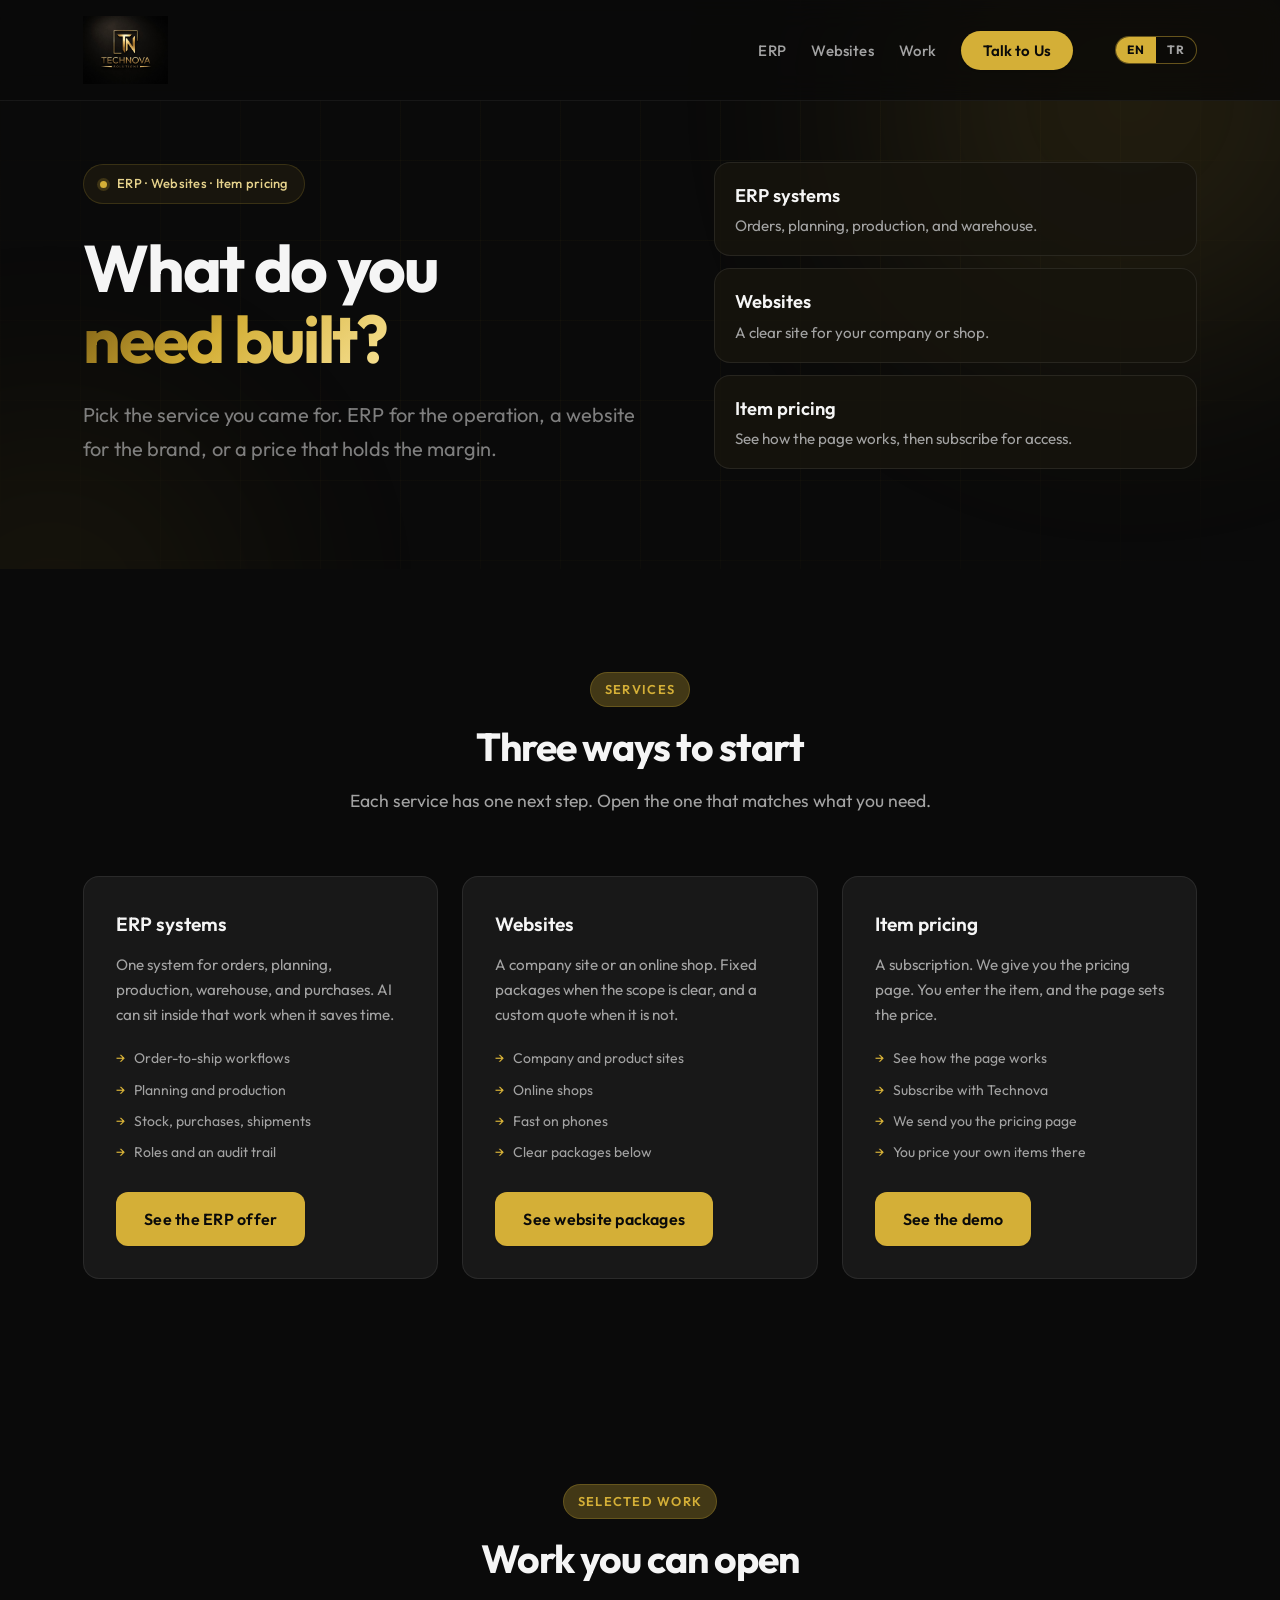
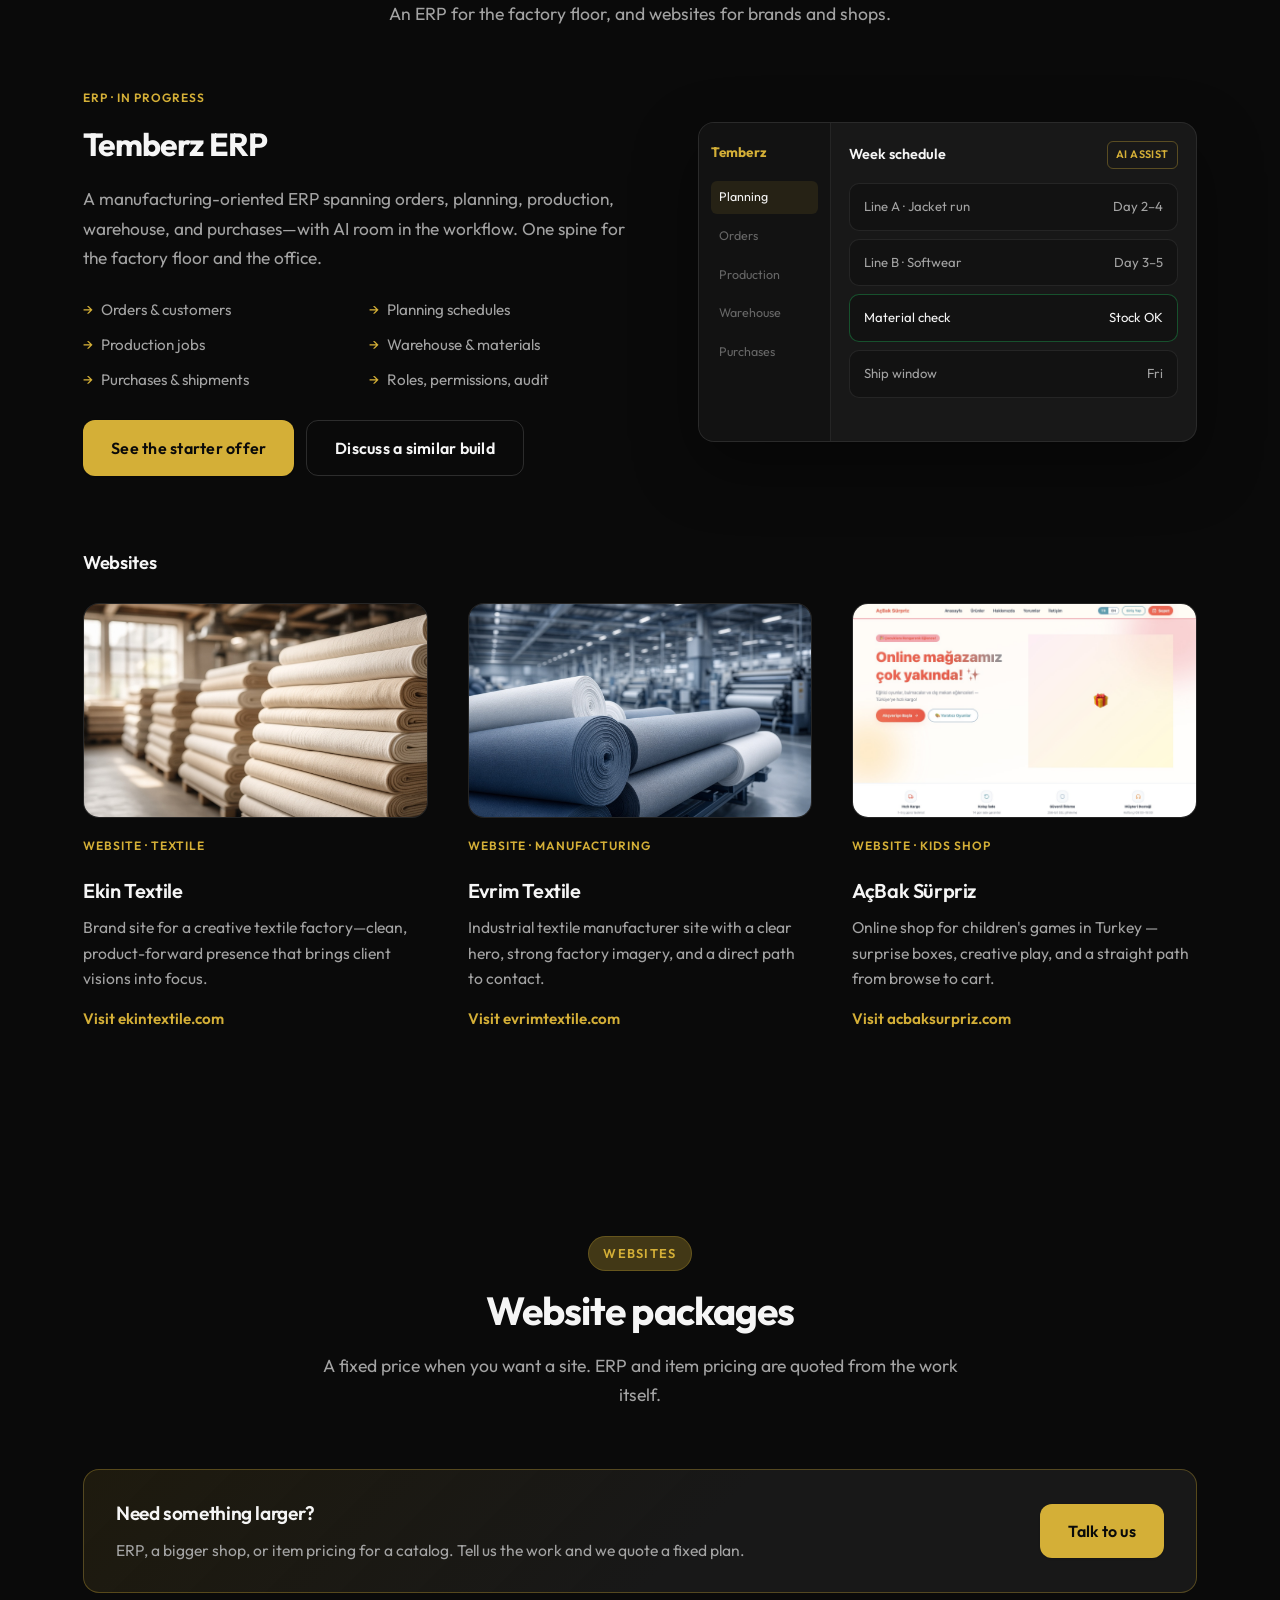
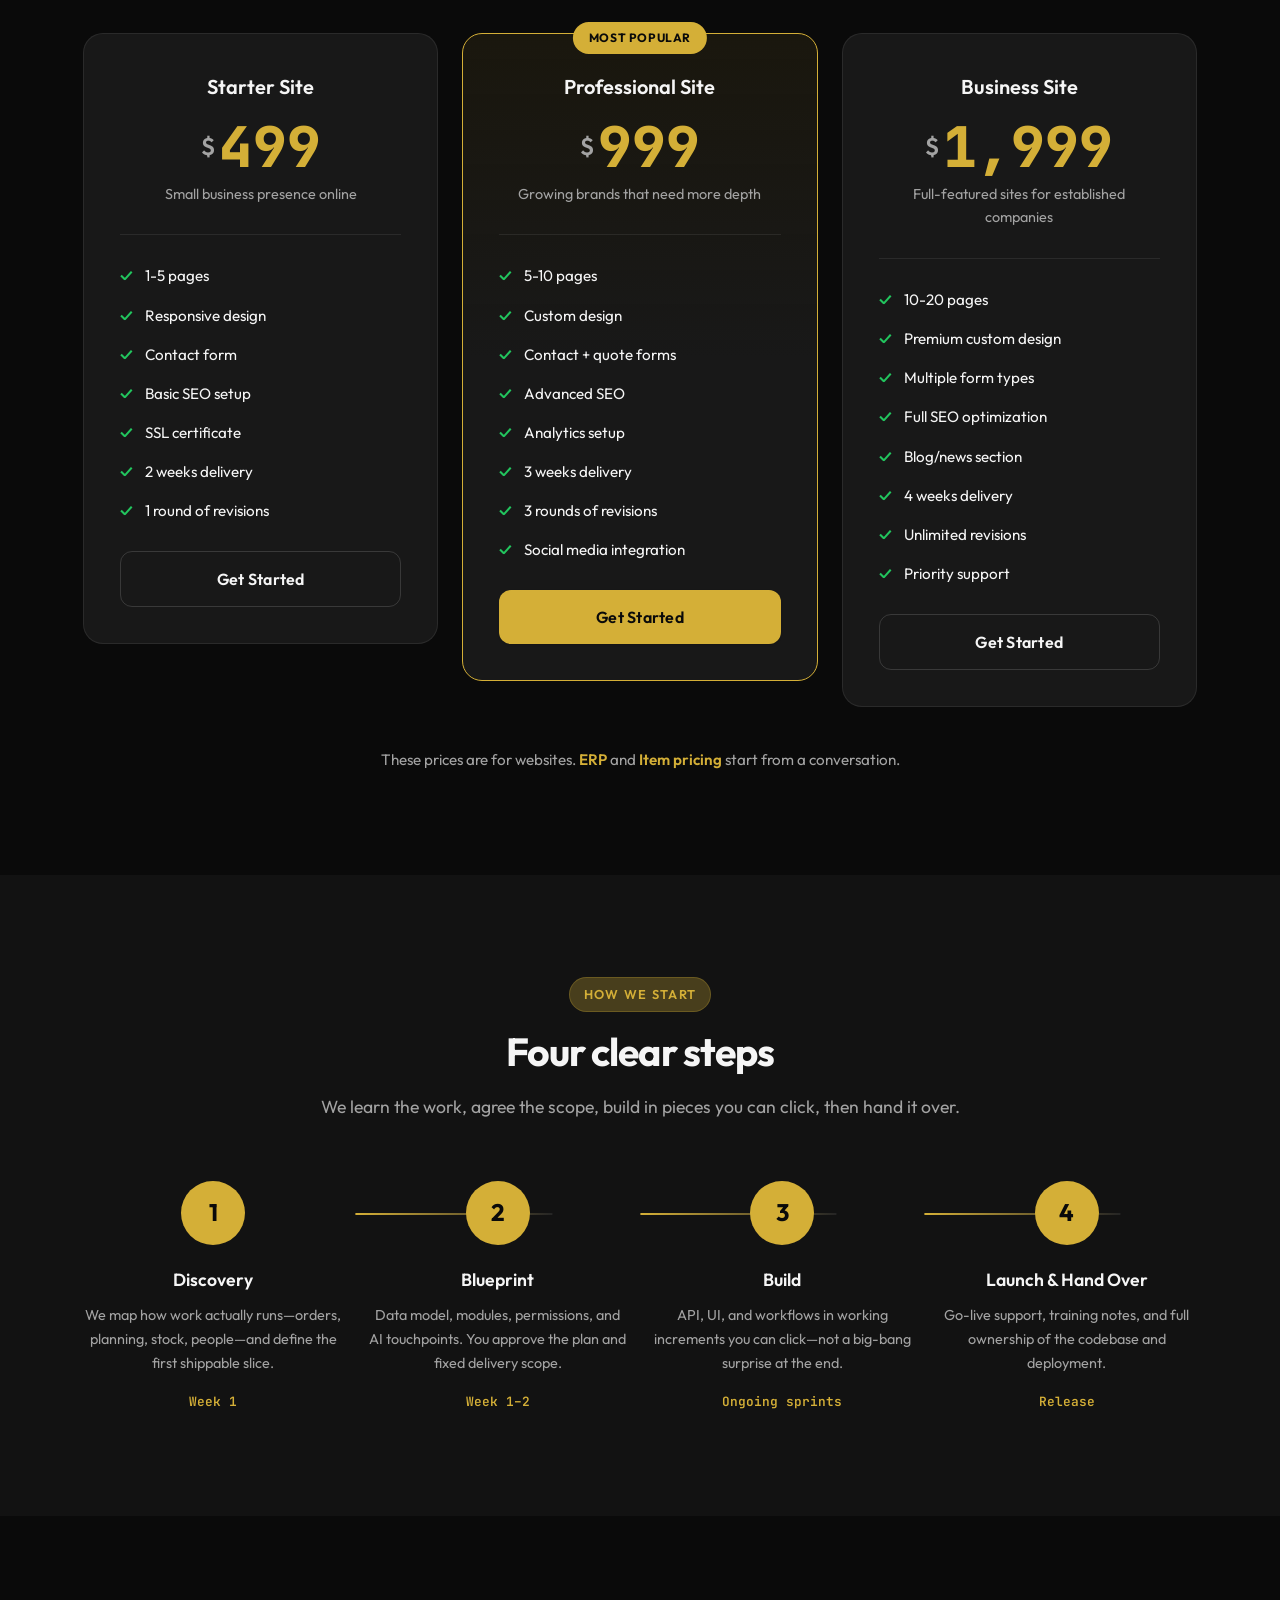
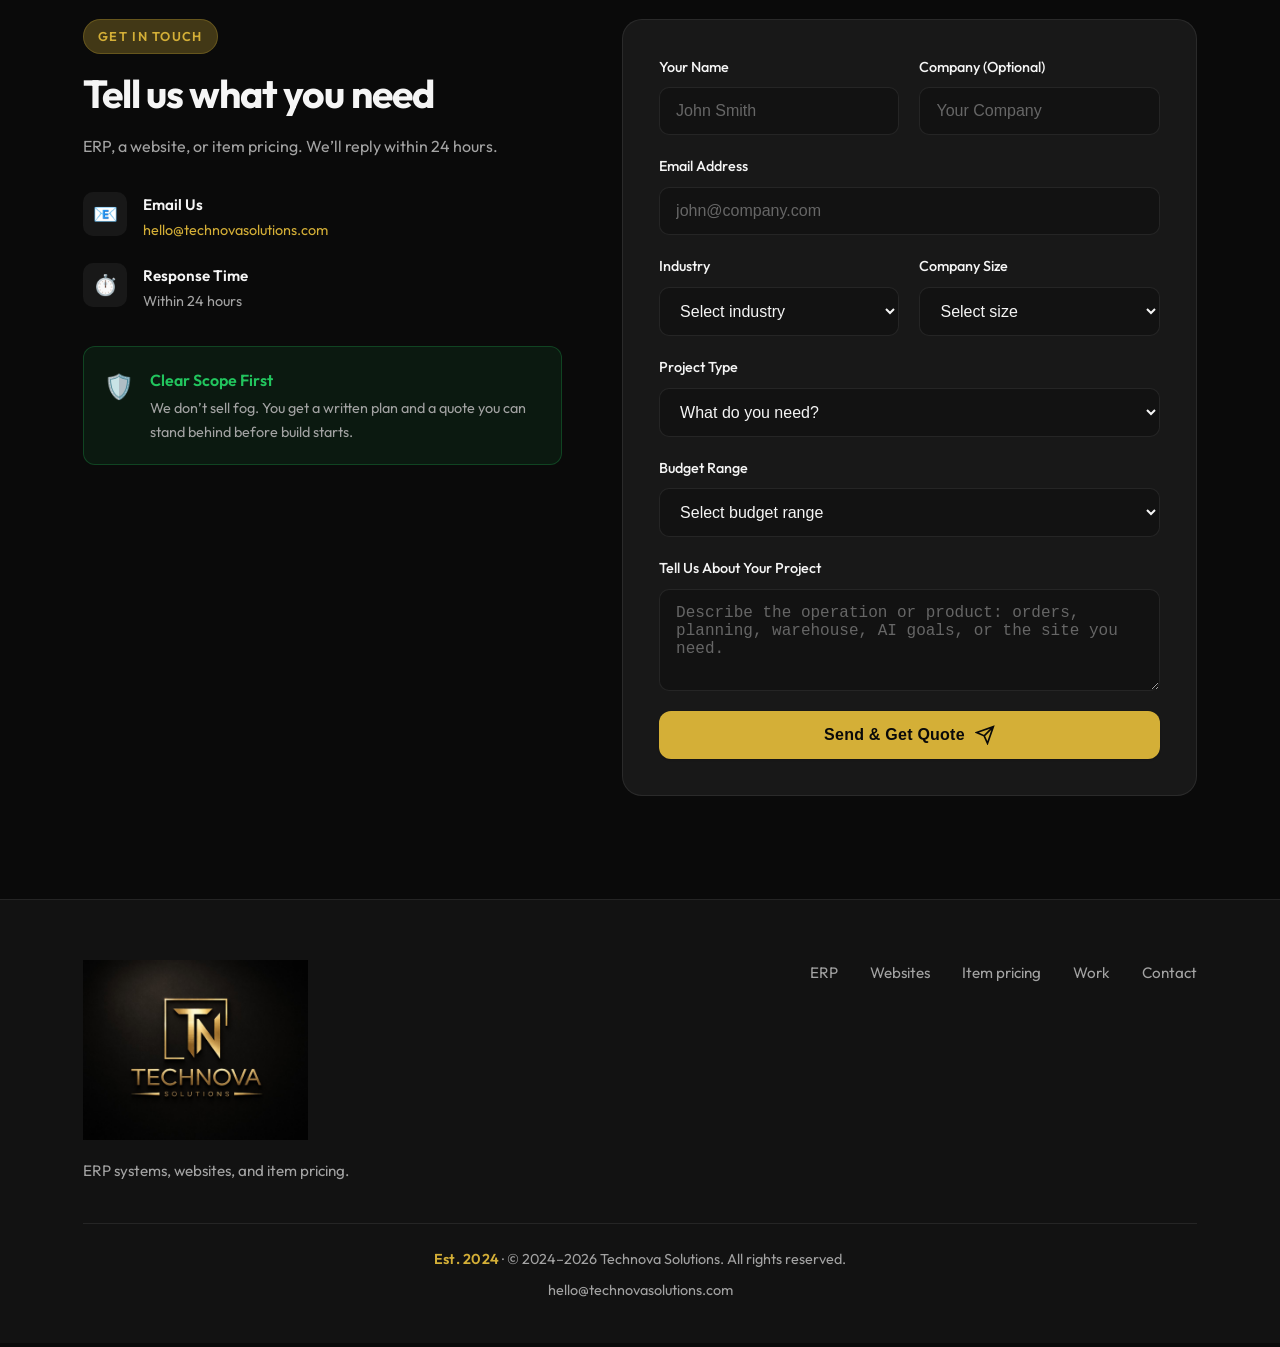
==== commit 4d70d69f: "test" ====
--- a/index.html
+++ b/index.html
@@ -92,7 +92,7 @@
             </a>
             <a class="hero-path" href="profit-calculator/index.html">
                 <strong data-i18n="path.price.t">Item pricing</strong>
-                <span data-i18n="path.price.d">A short demo, then subscribe with us.</span>
+                <span data-i18n="path.price.d">See how the page works, then subscribe for access.</span>
             </a>
         </nav>
     </header>
@@ -129,12 +129,12 @@
                 </article>
                 <article id="item-pricing" class="service-card">
                     <h3 data-i18n="path.price.t">Item pricing</h3>
-                    <p data-i18n="svc.price.p">A Technova subscription. We set each selling price so the margin holds after VAT, card fees, shipping, and tax.</p>
+                    <p data-i18n="svc.price.p">A subscription. We give you the pricing page. You enter the item, and the page sets the price.</p>
                     <ul class="service-features">
-                        <li data-i18n="svc.price.1">See a small demo first</li>
-                        <li data-i18n="svc.price.2">Your rates, your catalog</li>
-                        <li data-i18n="svc.price.3">Prices that keep the margin</li>
-                        <li data-i18n="svc.price.4">Contact us to subscribe</li>
+                        <li data-i18n="svc.price.1">See how the page works</li>
+                        <li data-i18n="svc.price.2">Subscribe with Technova</li>
+                        <li data-i18n="svc.price.3">We send you the pricing page</li>
+                        <li data-i18n="svc.price.4">You price your own items there</li>
                     </ul>
                     <a href="profit-calculator/index.html" class="btn btn-primary" data-i18n="svc.price.cta">See the demo</a>
                 </article>
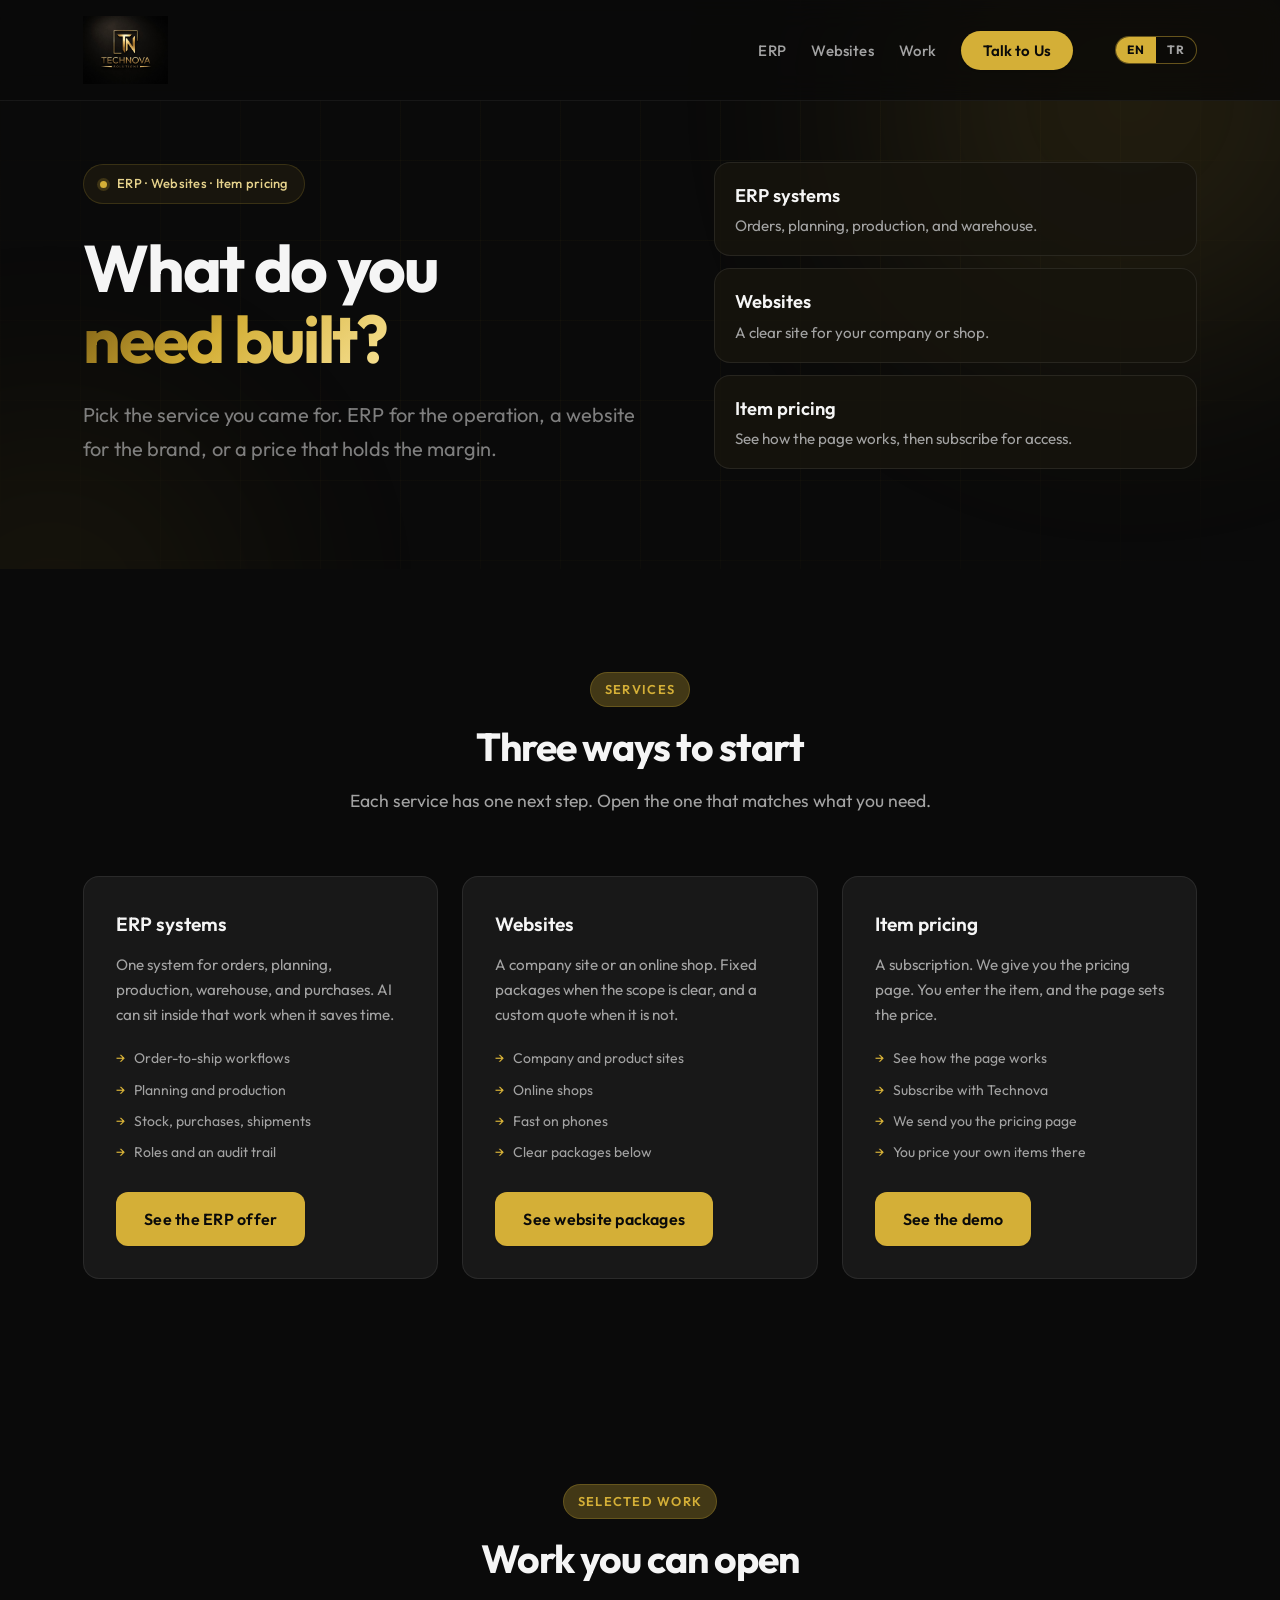
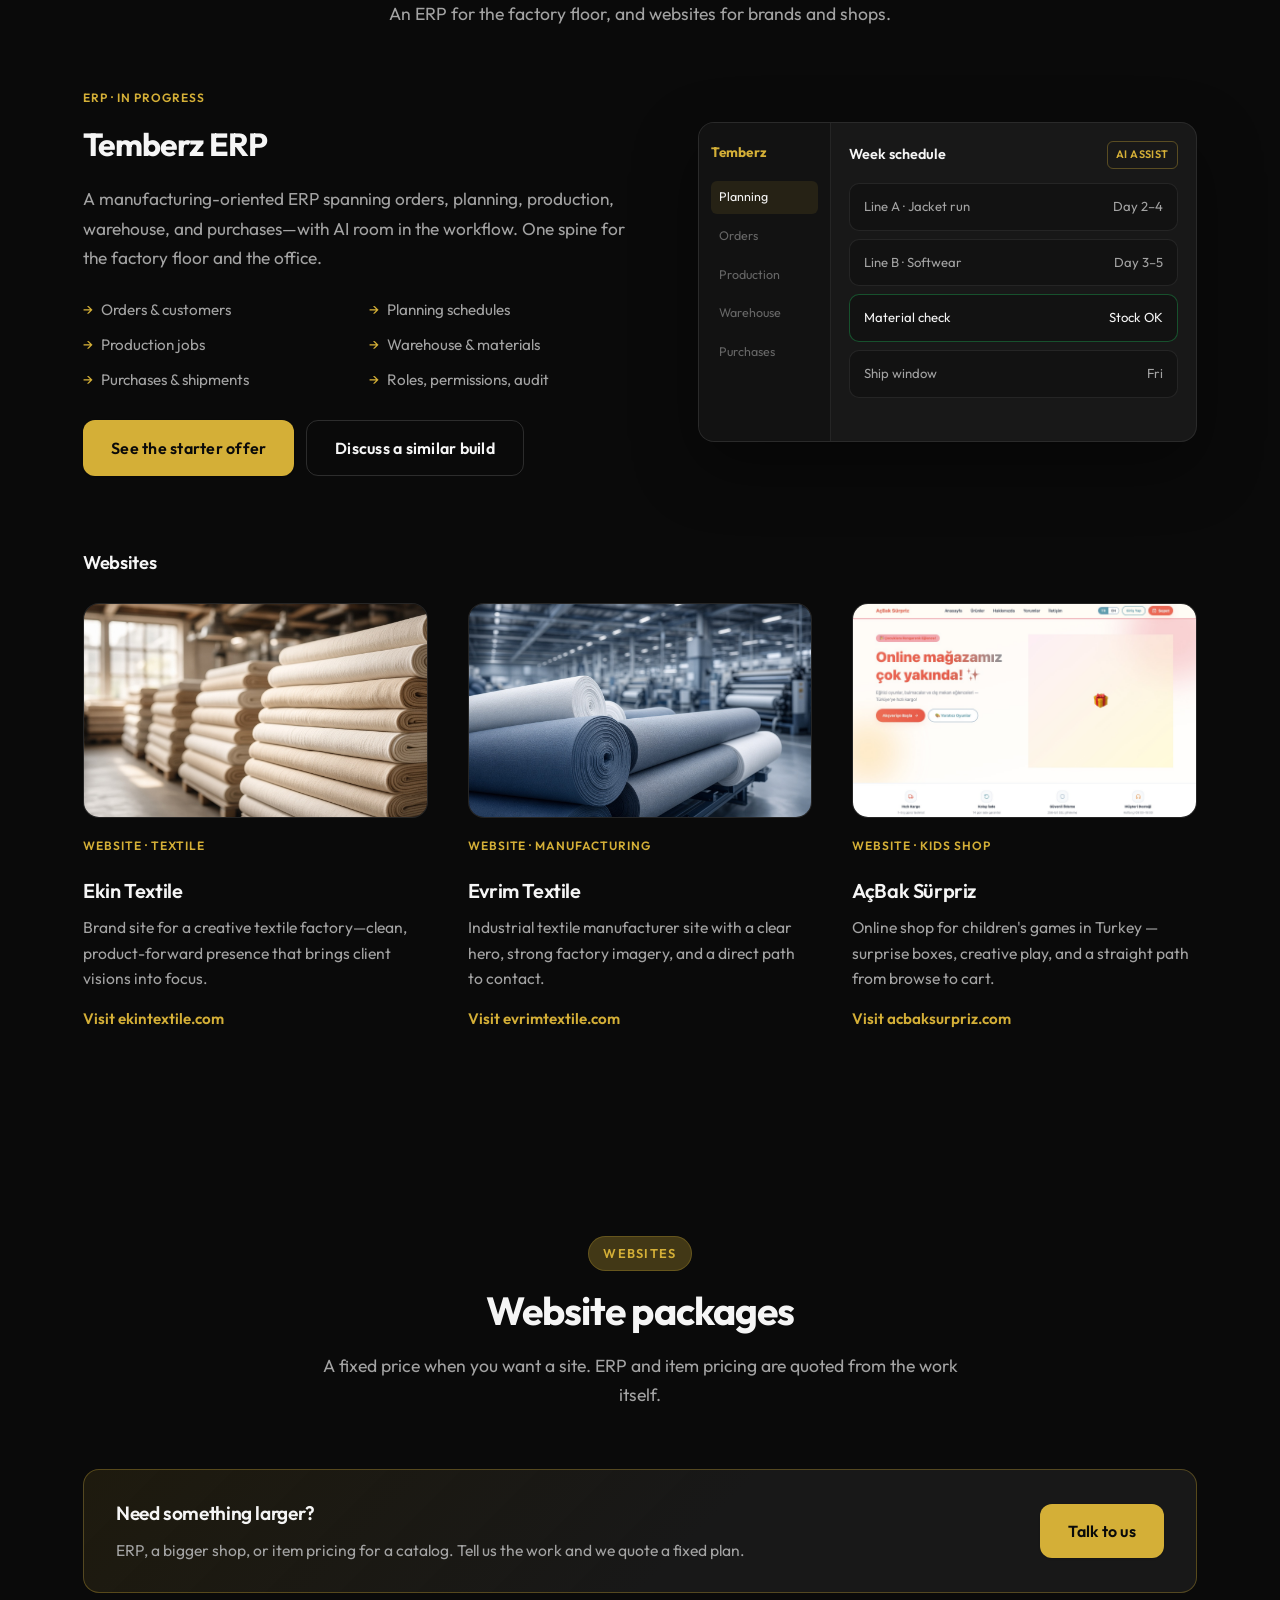
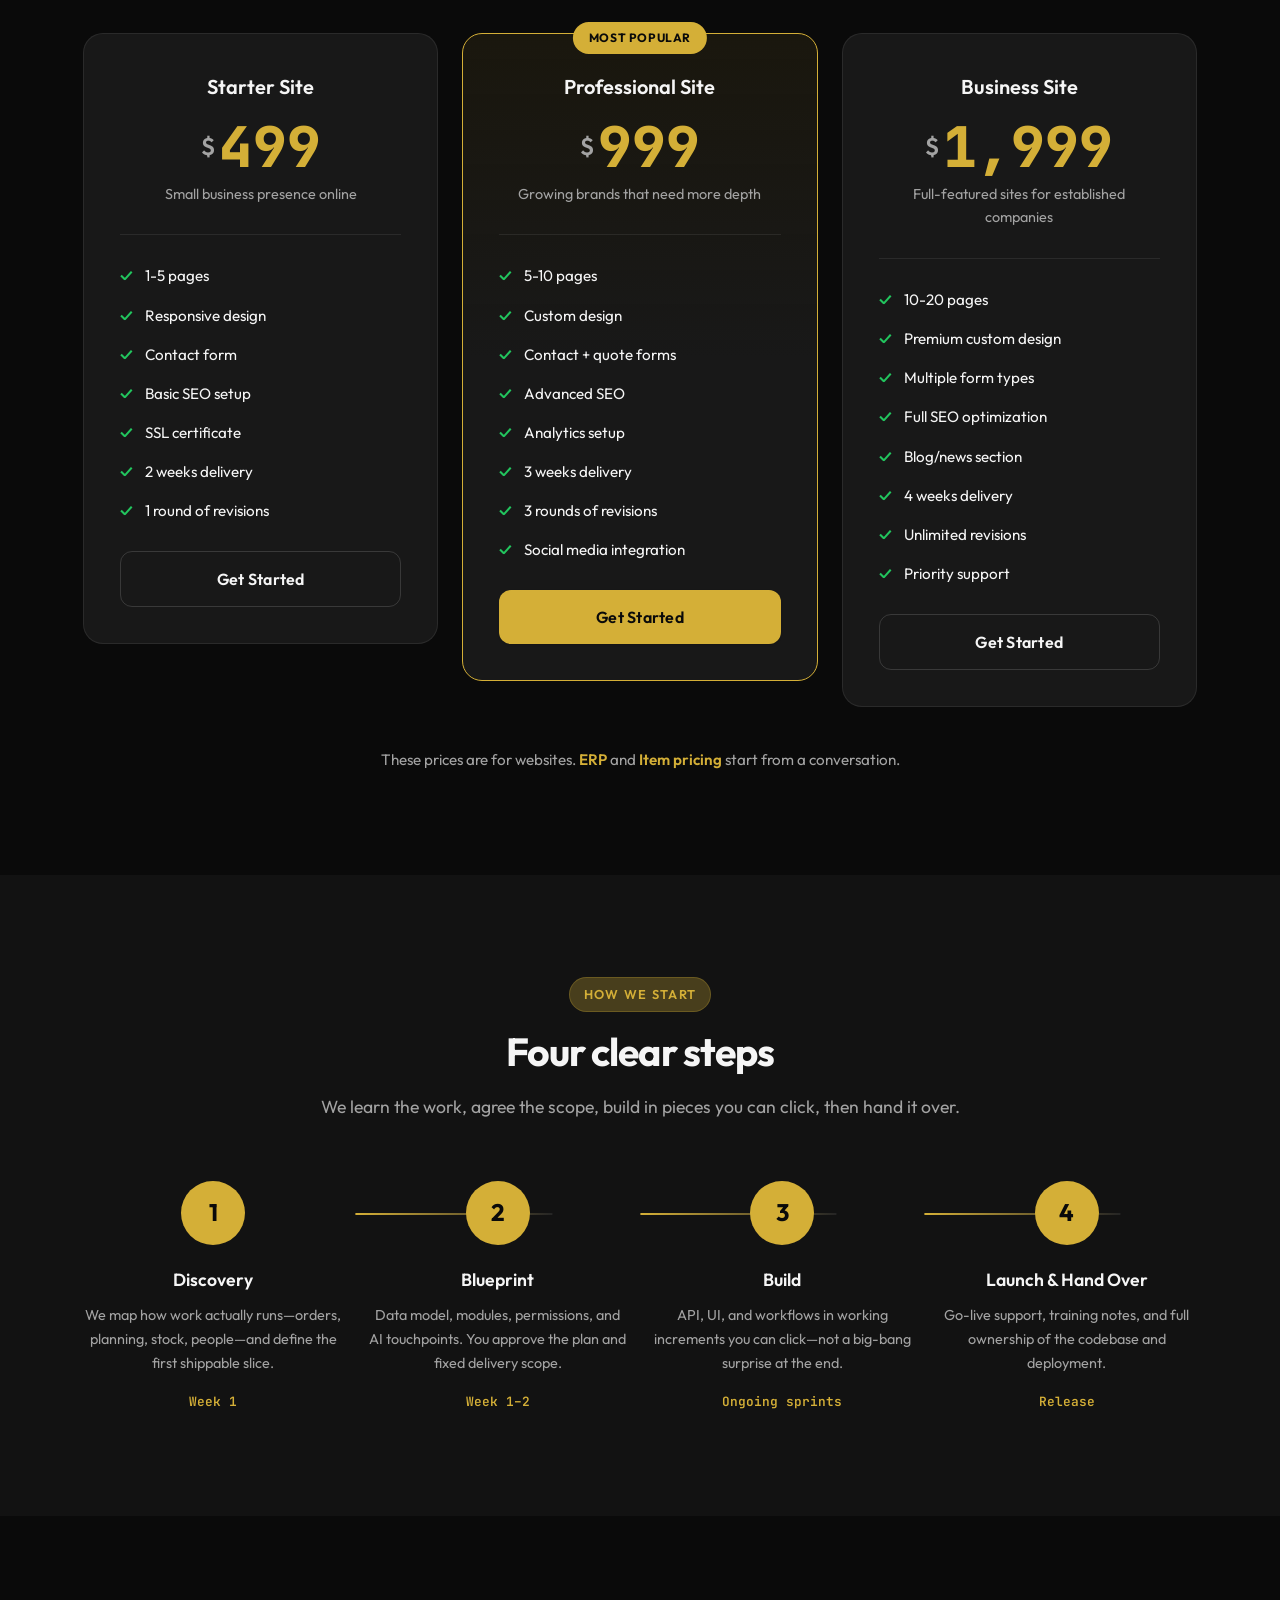
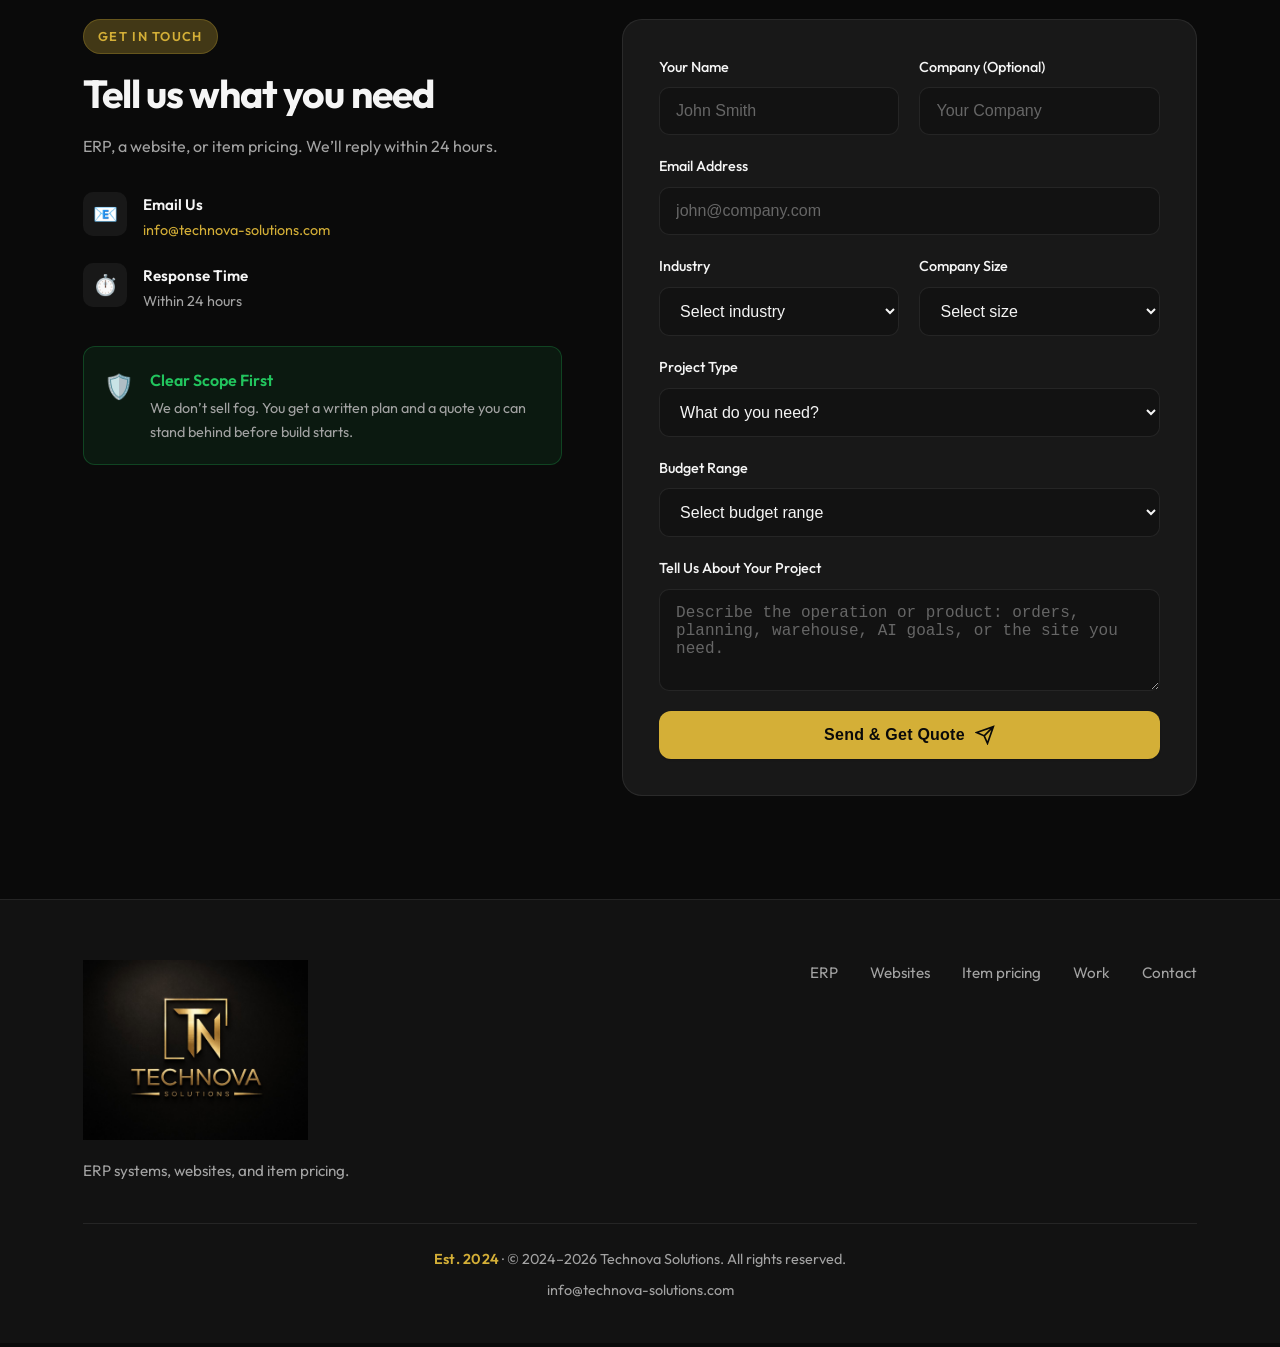
==== commit d754d7c8: "add mail" ====
--- a/index.html
+++ b/index.html
@@ -25,7 +25,7 @@
       "name": "Technova Solutions",
       "url": "https://technovasolutions.com/",
       "foundingDate": "2024",
-      "email": "hello@technovasolutions.com",
+      "email": "info@technova-solutions.com",
       "description": "ERP systems, AI-powered workflows, and modern web software for operations-heavy businesses."
     }
     </script>
@@ -383,7 +383,7 @@
                             <div class="ci-icon">📧</div>
                             <div class="ci-text">
                                 <strong data-i18n="contact.email">Email Us</strong>
-                                <span><a href="mailto:hello@technovasolutions.com" class="contact-email">hello@technovasolutions.com</a></span>
+                                <span><a href="mailto:info@technova-solutions.com" class="contact-email">info@technova-solutions.com</a></span>
                             </div>
                         </div>
                         <div class="contact-item">
@@ -510,7 +510,7 @@
             </div>
             <div class="footer-bottom">
                 <p><span class="footer-est" data-i18n="footer.est">Est. 2024</span> · © 2024–2026 Technova Solutions. All rights reserved.</p>
-                <p class="footer-legal"><a href="mailto:hello@technovasolutions.com">hello@technovasolutions.com</a></p>
+                <p class="footer-legal"><a href="mailto:info@technova-solutions.com">info@technova-solutions.com</a></p>
             </div>
         </div>
     </footer>
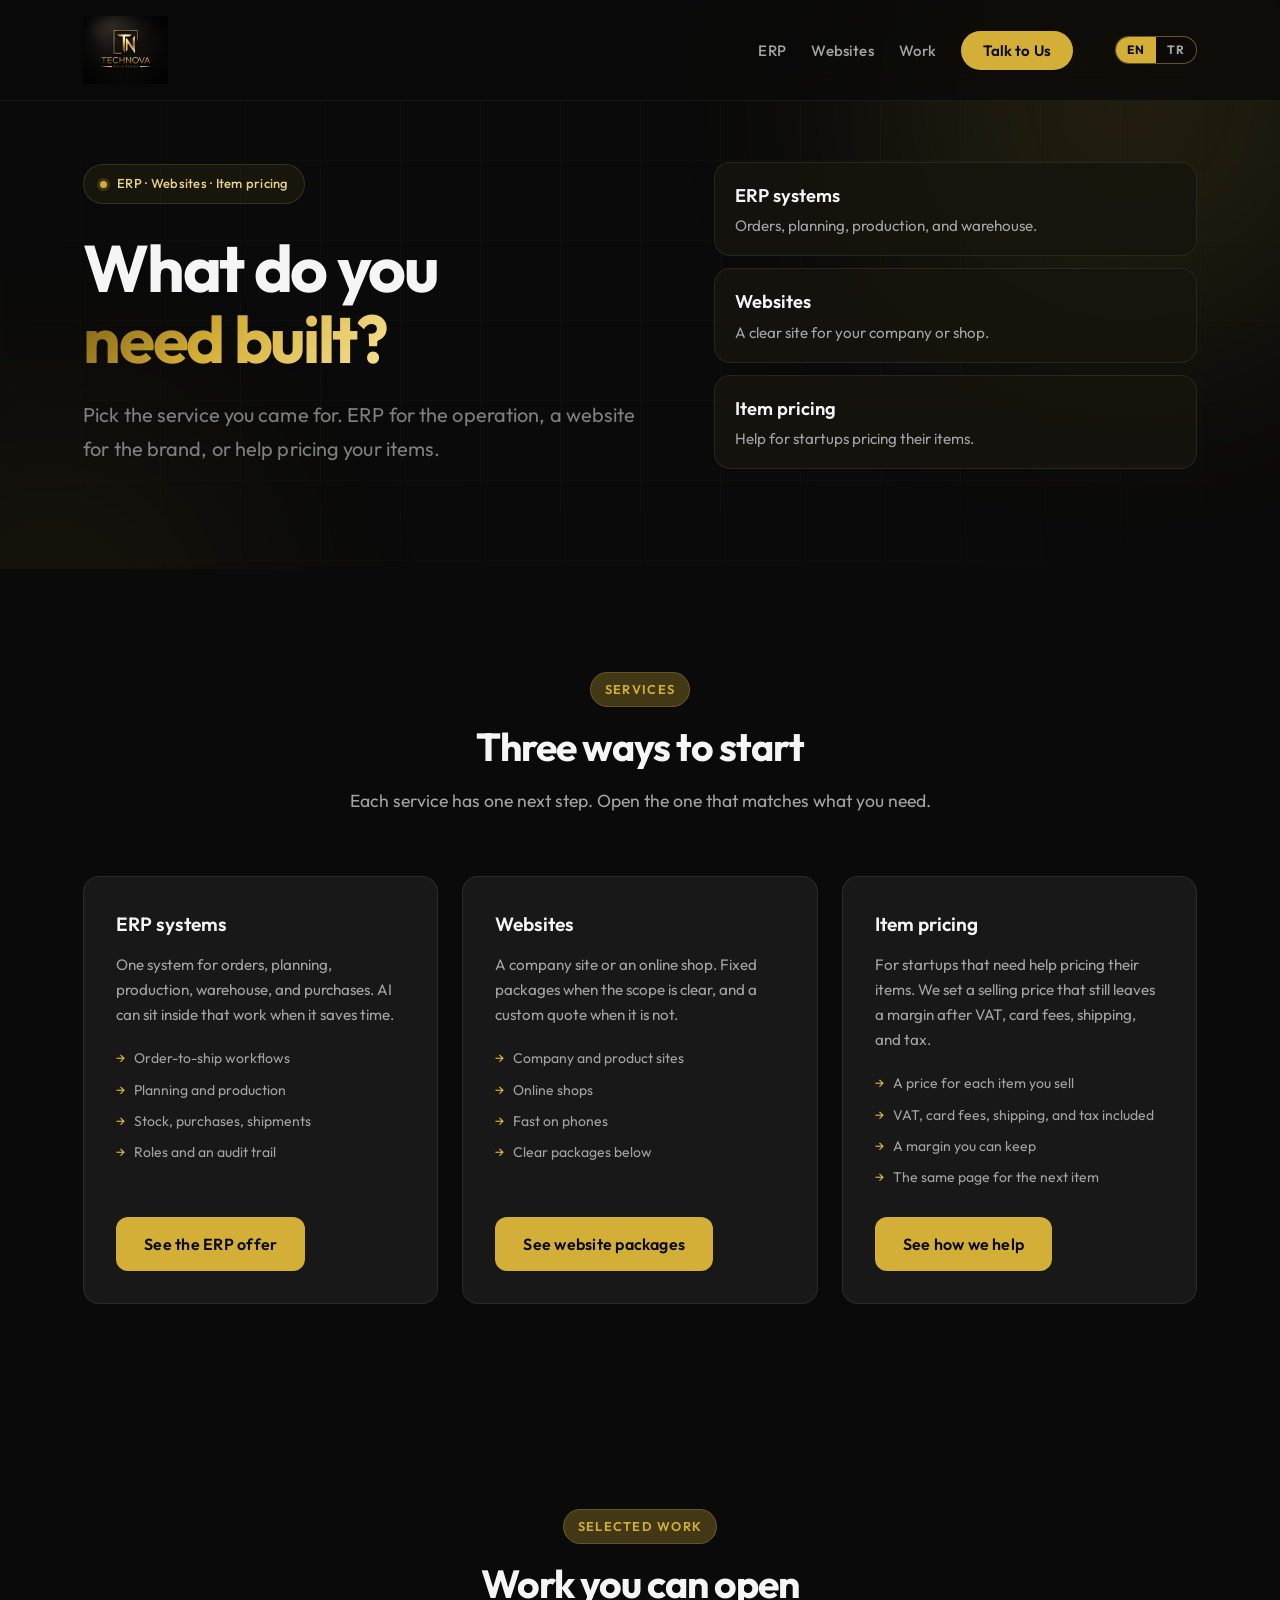
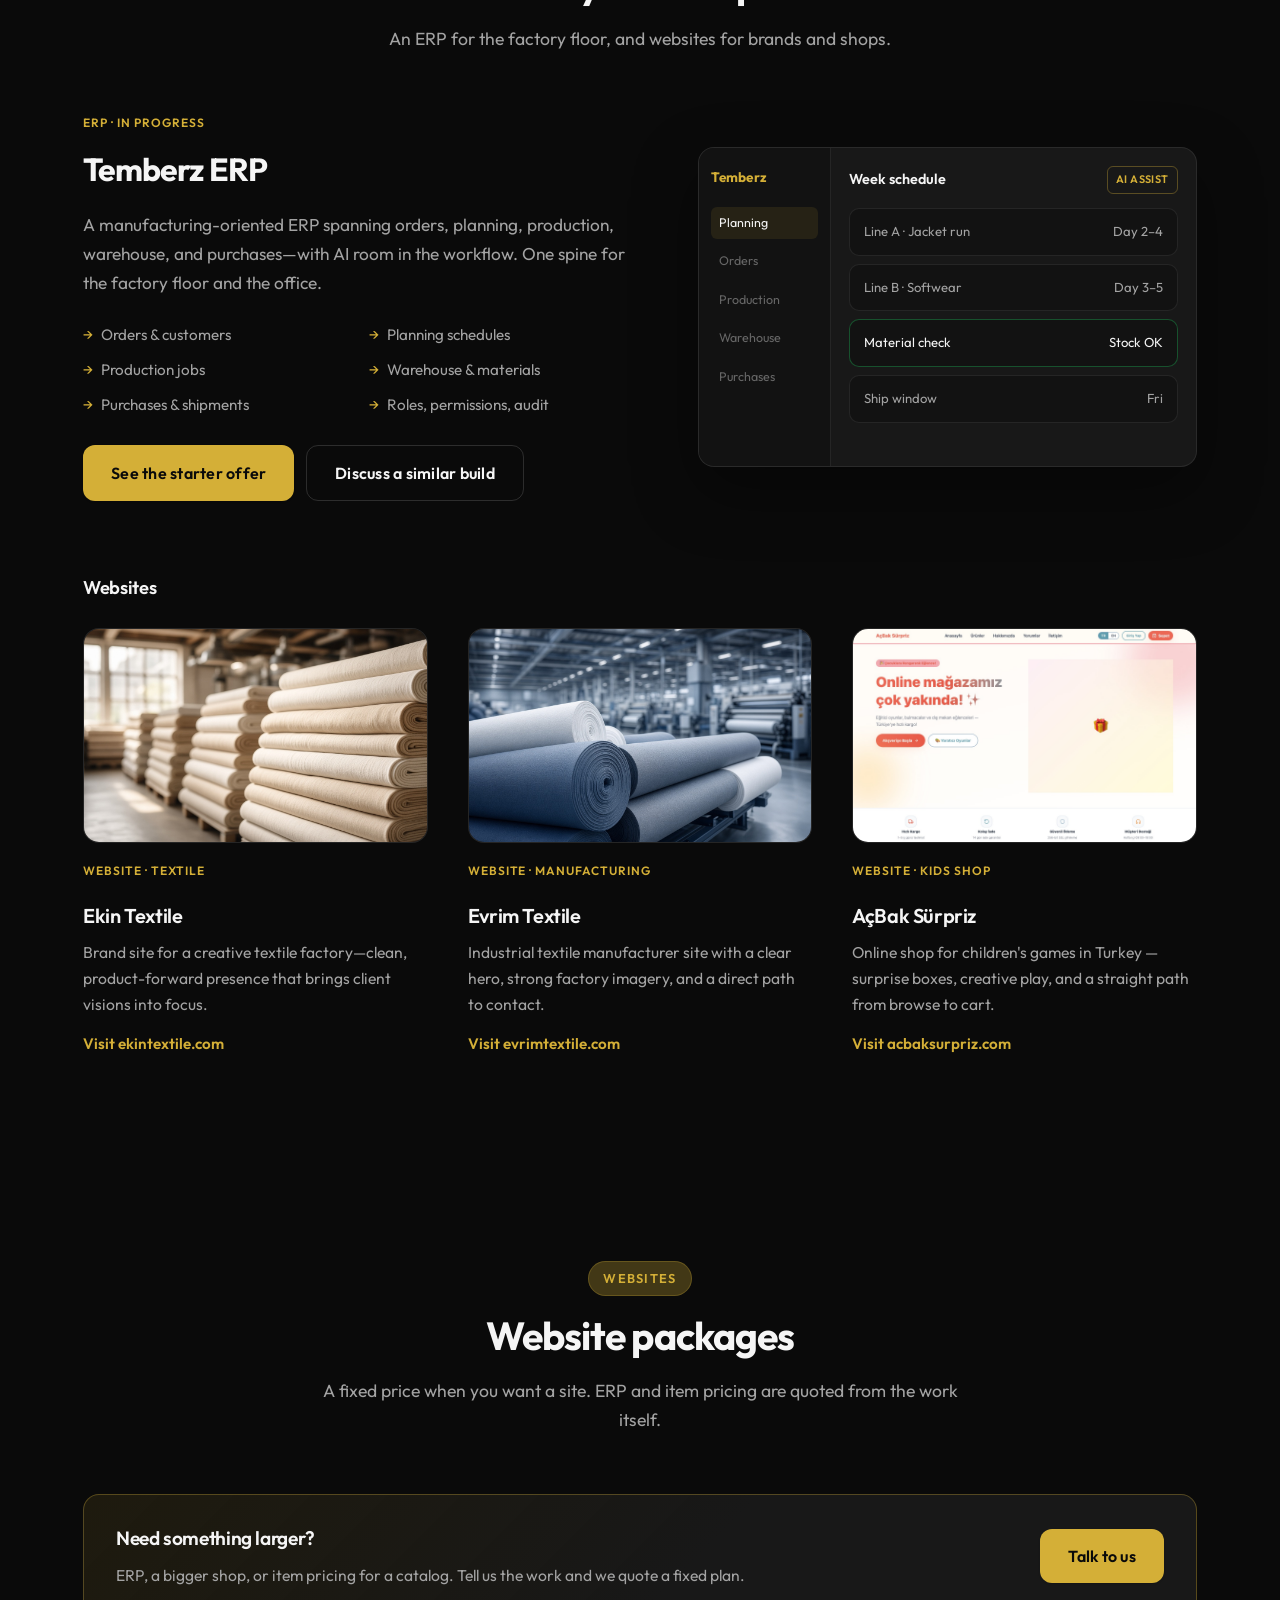
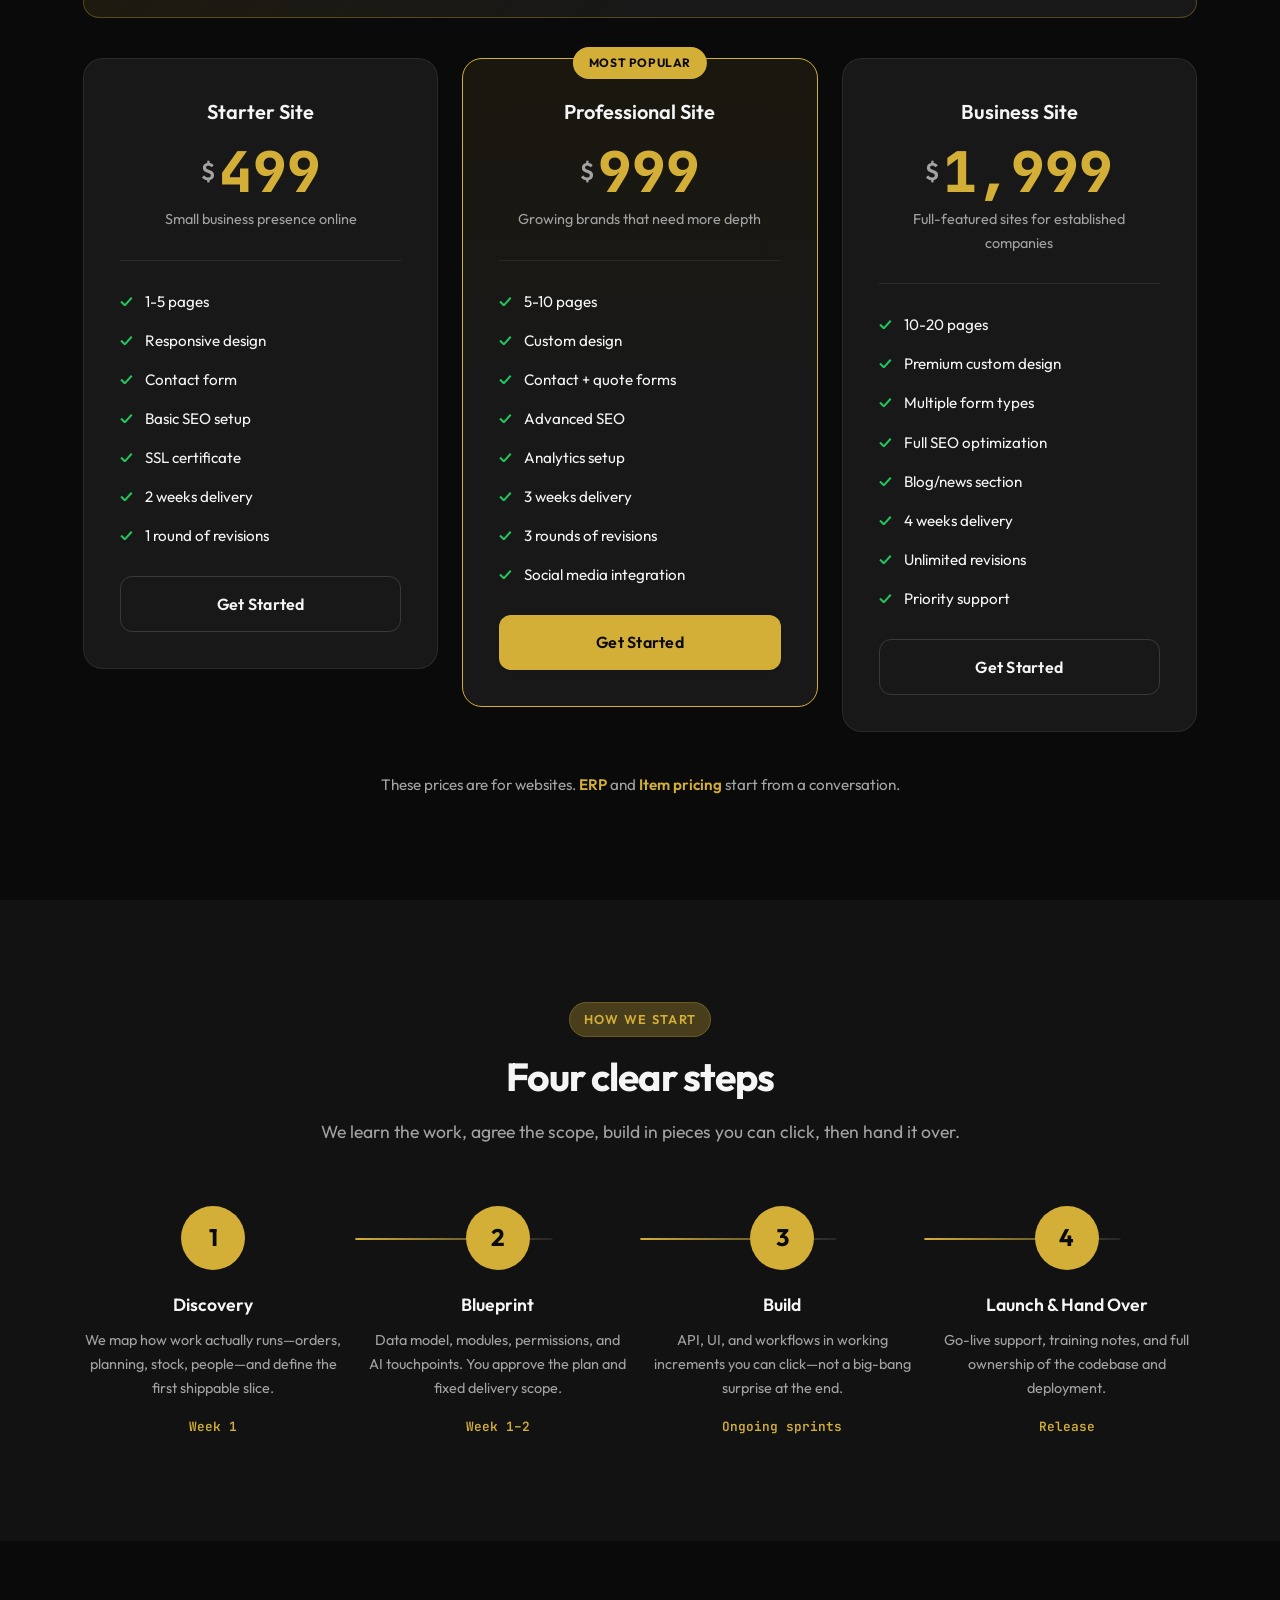
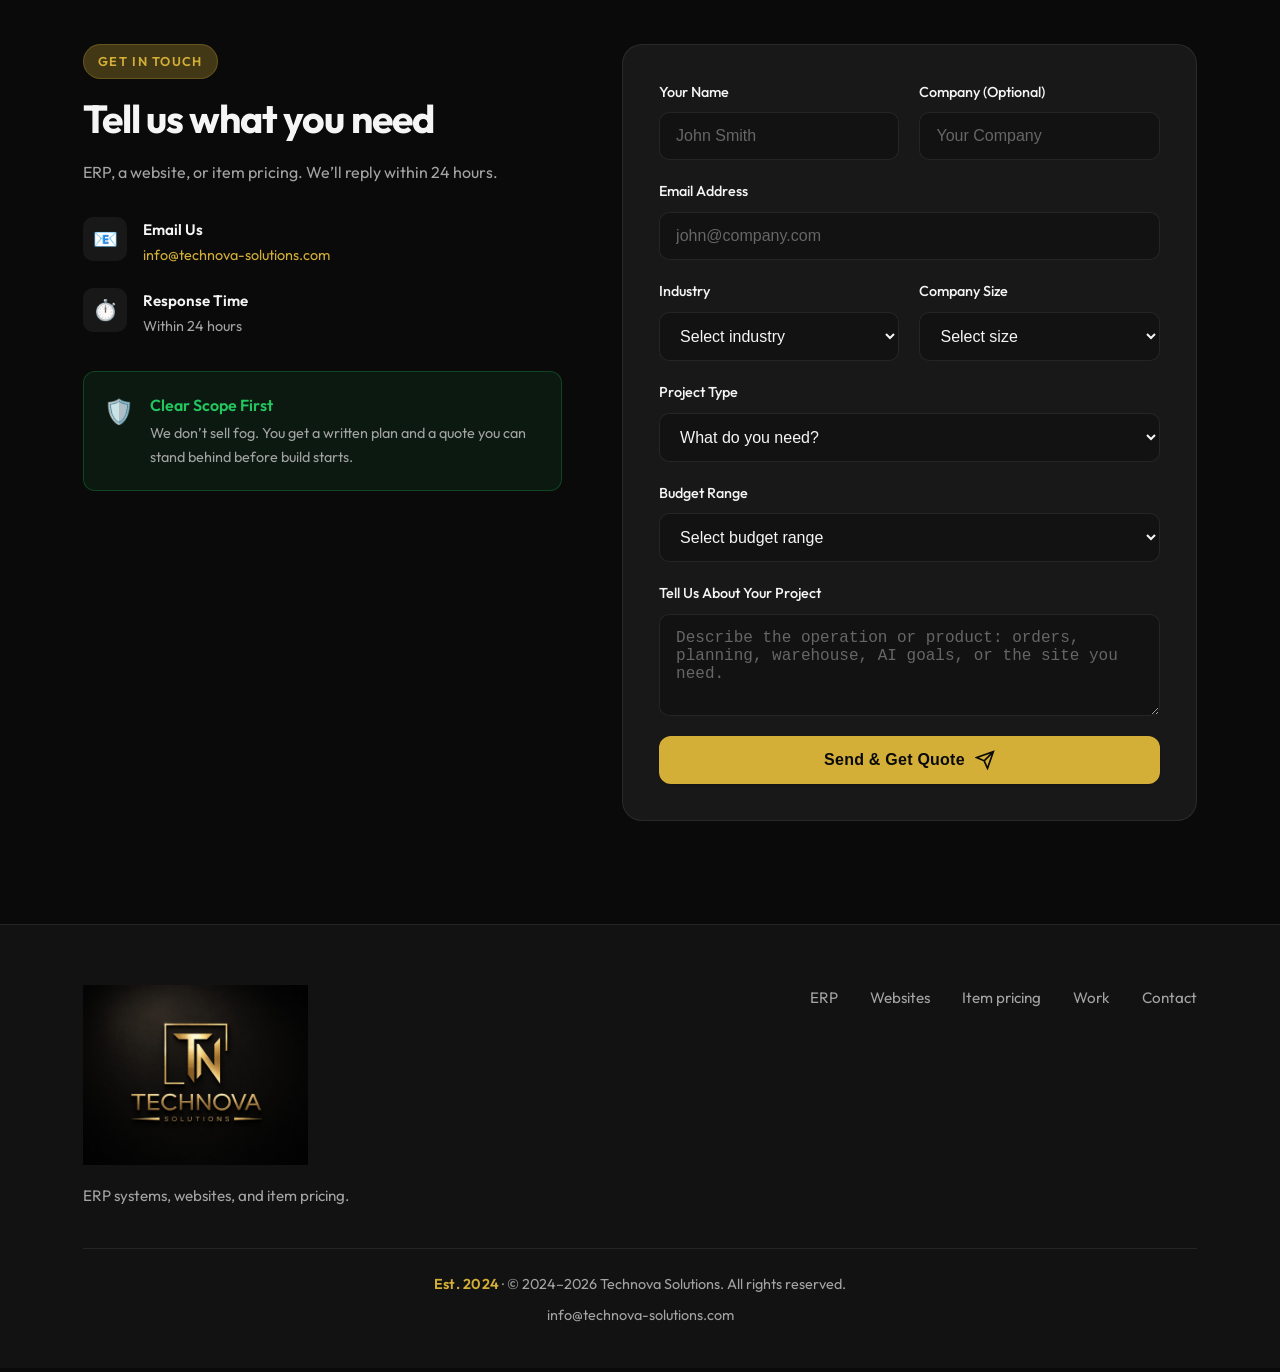
==== commit 7ab07e24: "item pricing" ====
--- a/index.html
+++ b/index.html
@@ -78,7 +78,7 @@
                 <span class="gradient-text" data-i18n="hero.l2">need built?</span>
             </h1>
             <p class="hero-subtitle" data-i18n="hero.sub">
-                Pick the service you came for. ERP for the operation, a website for the brand, or a price that holds the margin.
+                Pick the service you came for. ERP for the operation, a website for the brand, or help pricing your items.
             </p>
         </div>
         <nav class="hero-paths" data-i18n-aria="a11y.choose" aria-label="Choose a service">
@@ -92,7 +92,7 @@
             </a>
             <a class="hero-path" href="profit-calculator/index.html">
                 <strong data-i18n="path.price.t">Item pricing</strong>
-                <span data-i18n="path.price.d">See how the page works, then subscribe for access.</span>
+                <span data-i18n="path.price.d">Help for startups pricing their items.</span>
             </a>
         </nav>
     </header>
@@ -129,14 +129,14 @@
                 </article>
                 <article id="item-pricing" class="service-card">
                     <h3 data-i18n="path.price.t">Item pricing</h3>
-                    <p data-i18n="svc.price.p">A subscription. We give you the pricing page. You enter the item, and the page sets the price.</p>
+                    <p data-i18n="svc.price.p">For startups that need help pricing their items. We set a selling price that still leaves a margin after VAT, card fees, shipping, and tax.</p>
                     <ul class="service-features">
-                        <li data-i18n="svc.price.1">See how the page works</li>
-                        <li data-i18n="svc.price.2">Subscribe with Technova</li>
-                        <li data-i18n="svc.price.3">We send you the pricing page</li>
-                        <li data-i18n="svc.price.4">You price your own items there</li>
+                        <li data-i18n="svc.price.1">A price for each item you sell</li>
+                        <li data-i18n="svc.price.2">VAT, card fees, shipping, and tax included</li>
+                        <li data-i18n="svc.price.3">A margin you can keep</li>
+                        <li data-i18n="svc.price.4">The same page for the next item</li>
                     </ul>
-                    <a href="profit-calculator/index.html" class="btn btn-primary" data-i18n="svc.price.cta">See the demo</a>
+                    <a href="profit-calculator/index.html" class="btn btn-primary" data-i18n="svc.price.cta">See how we help</a>
                 </article>
             </div>
         </div>
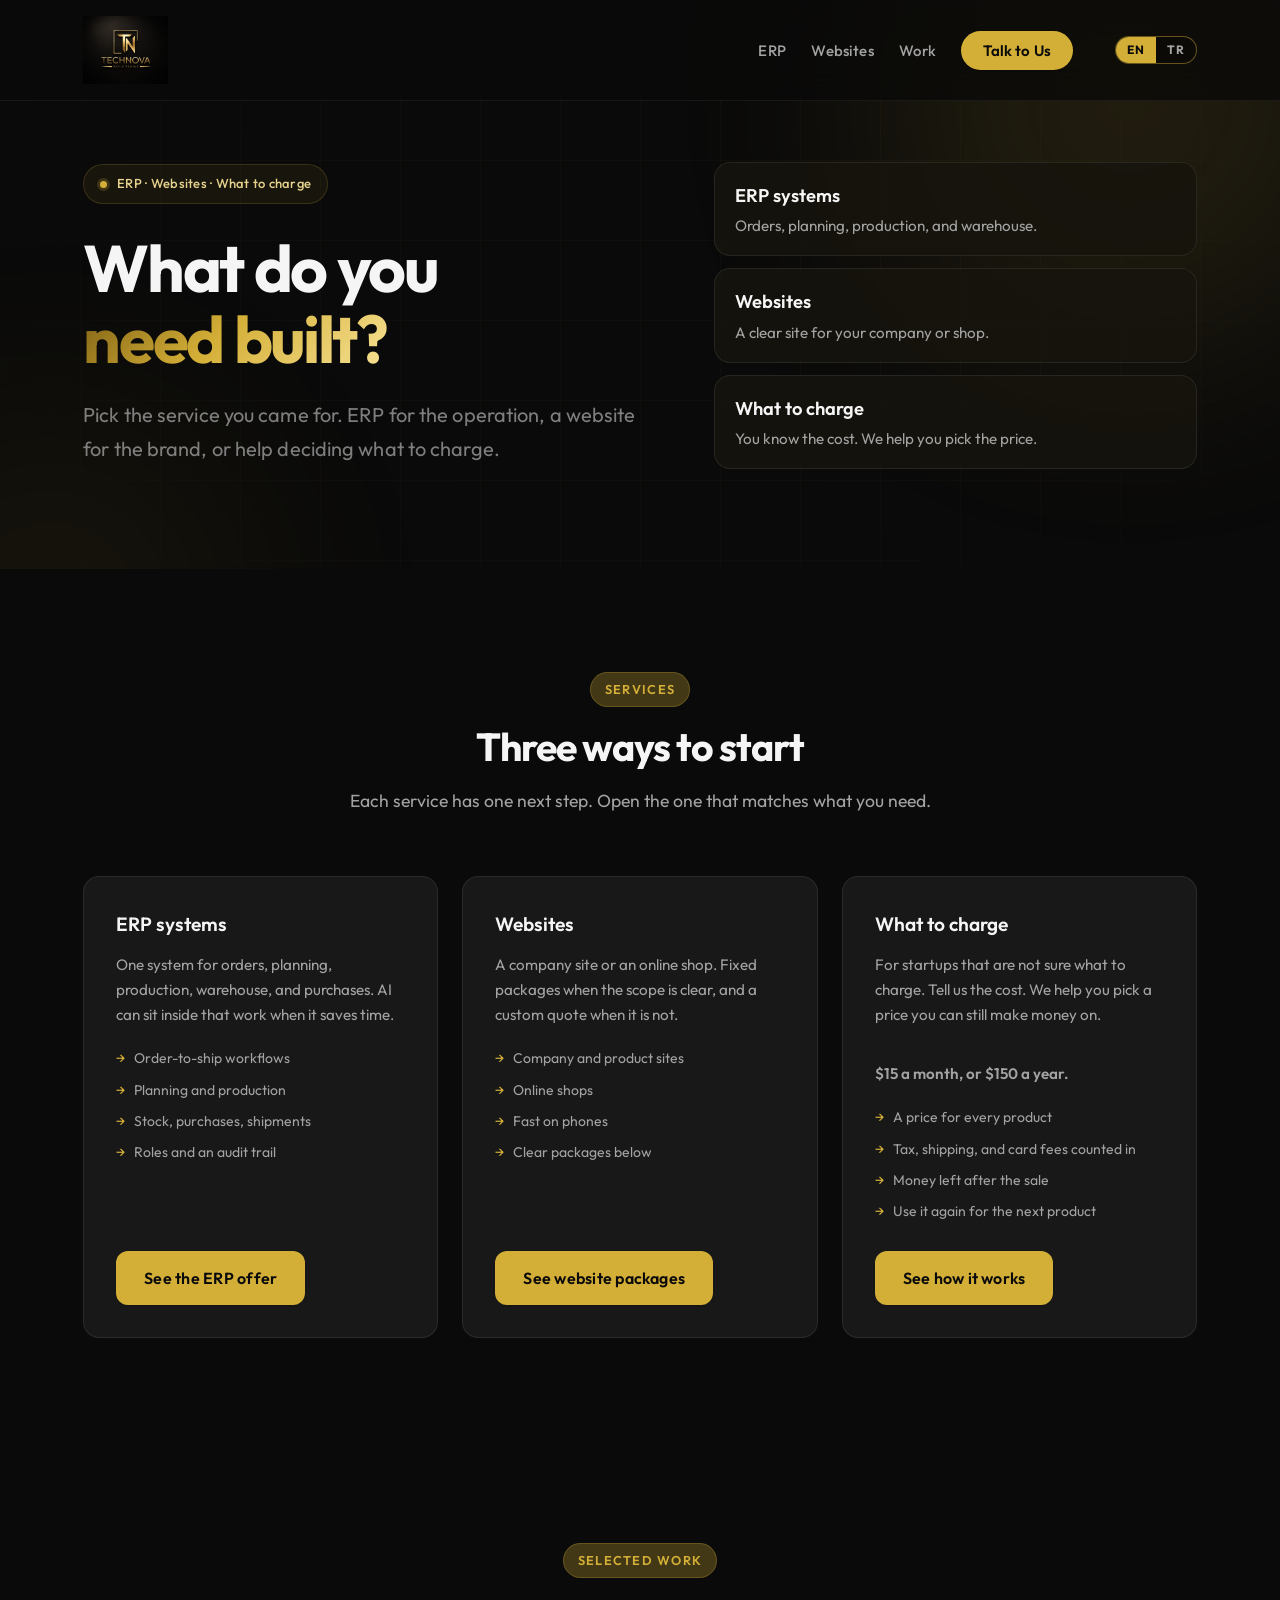
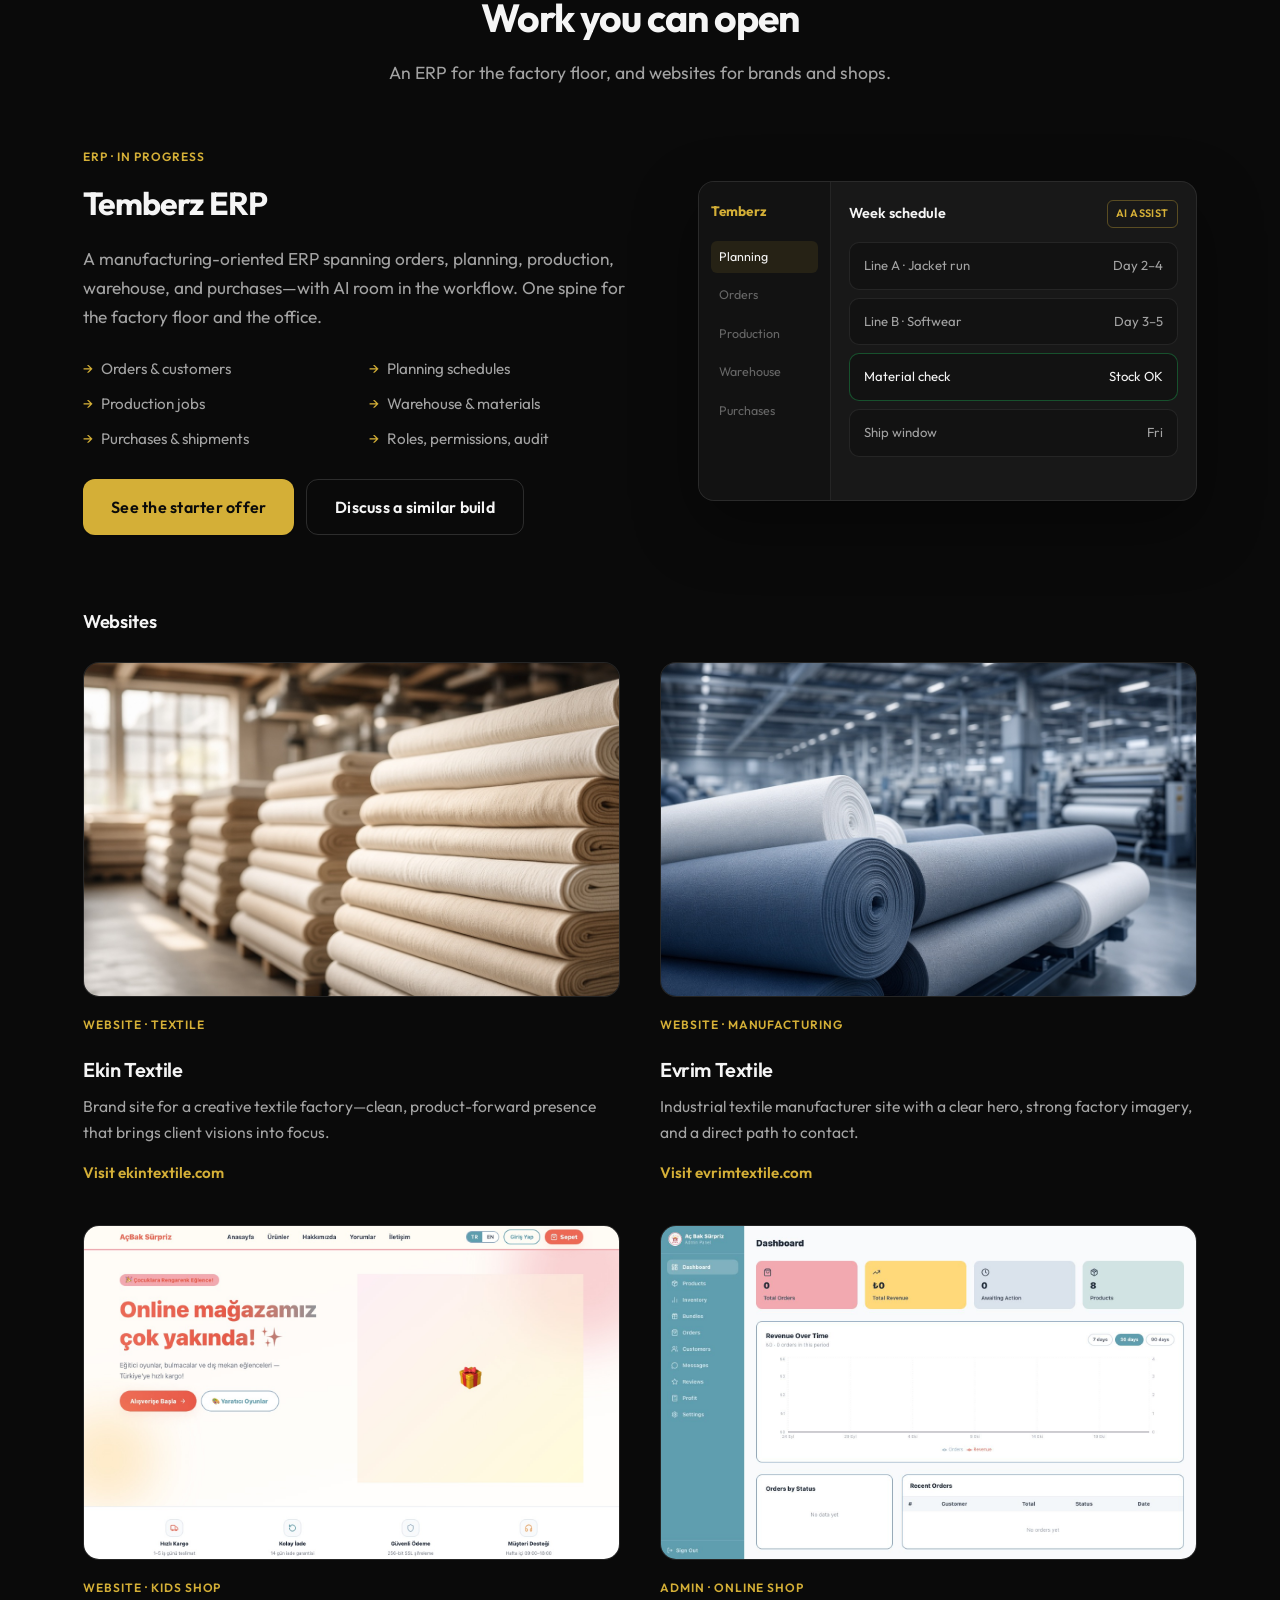
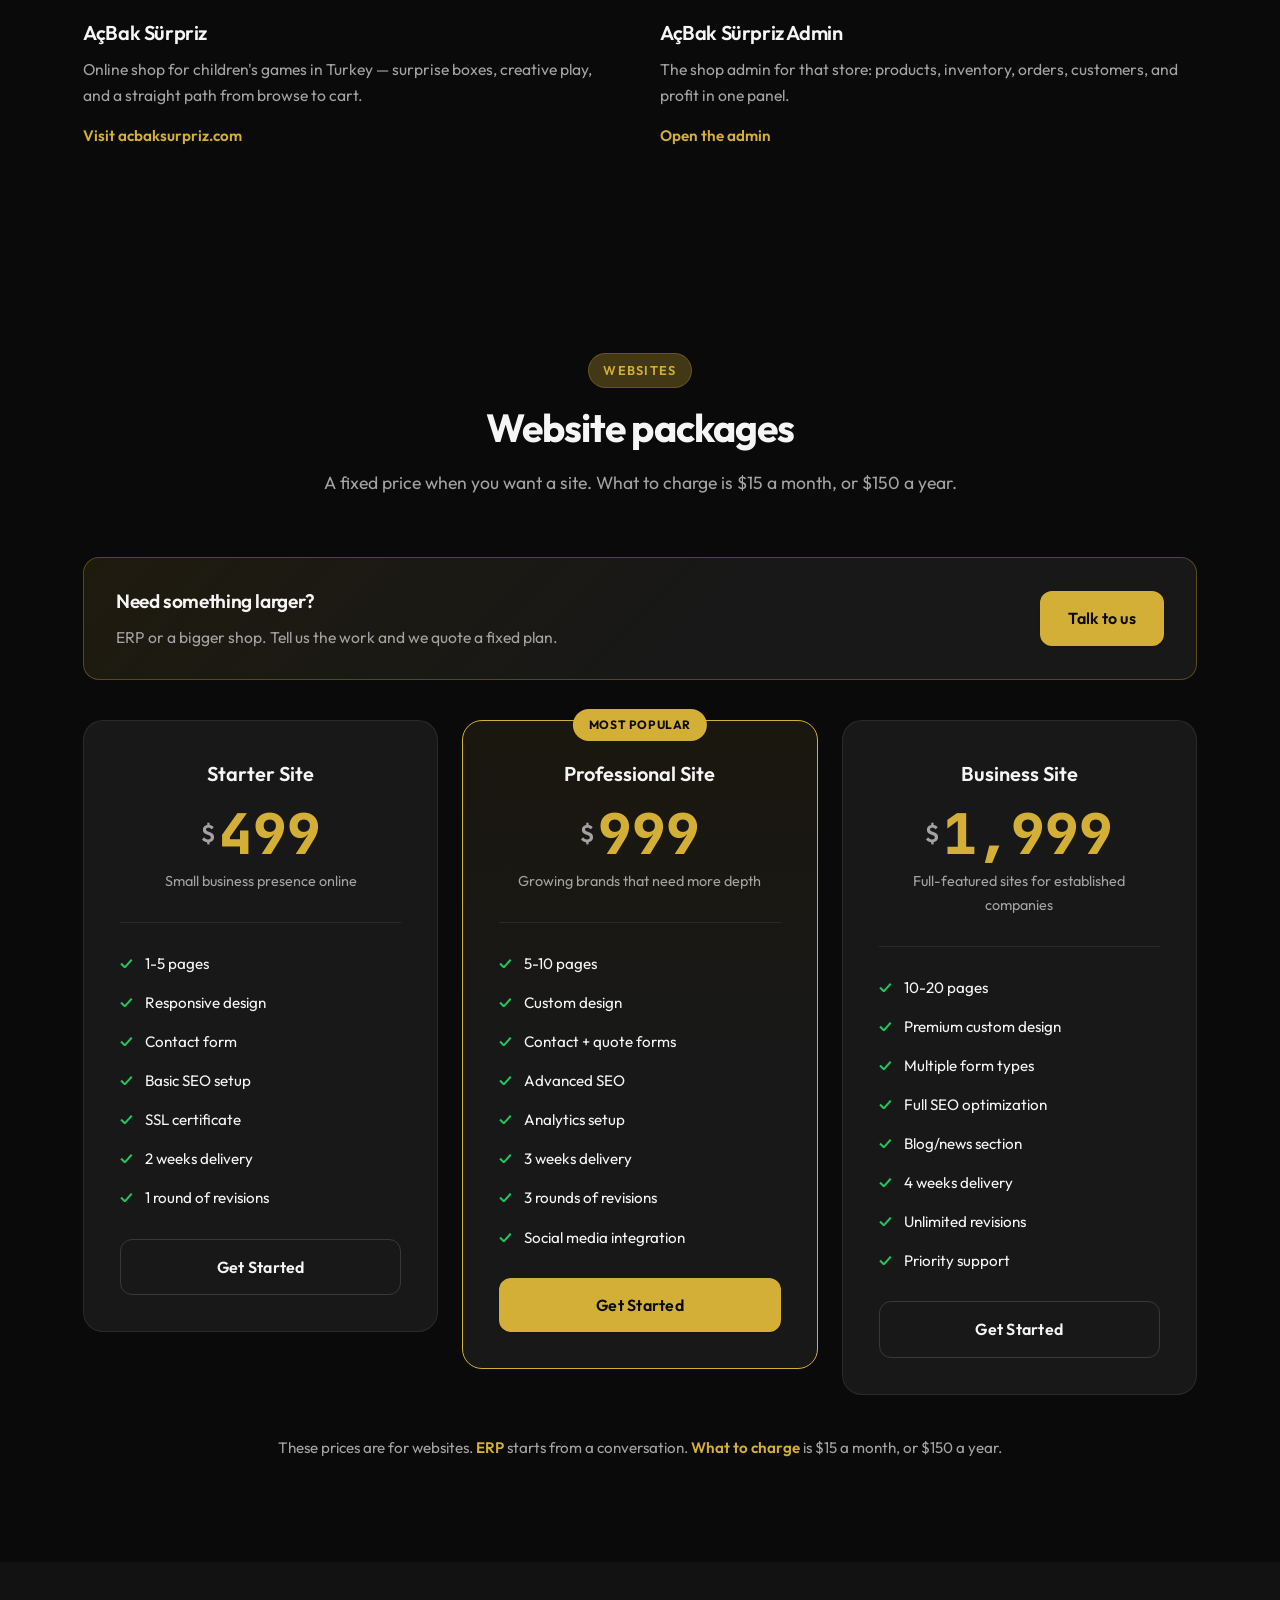
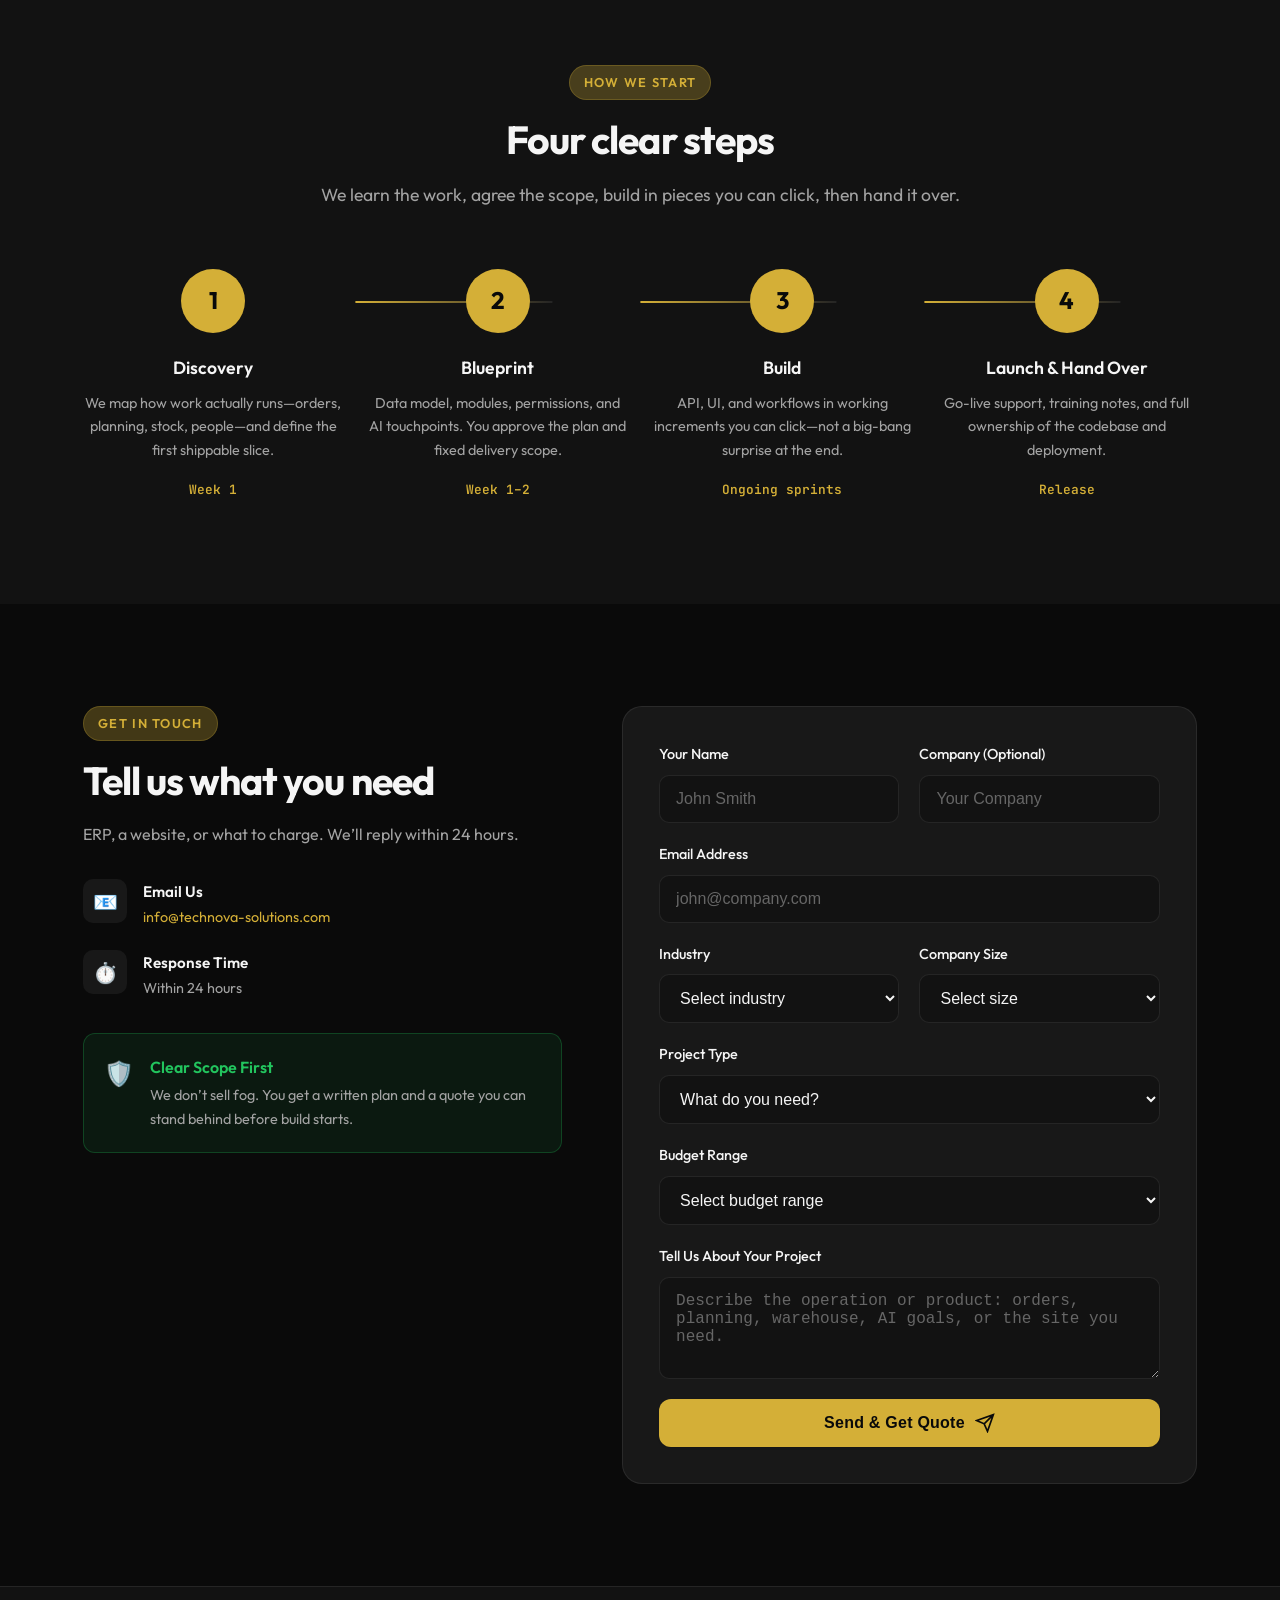
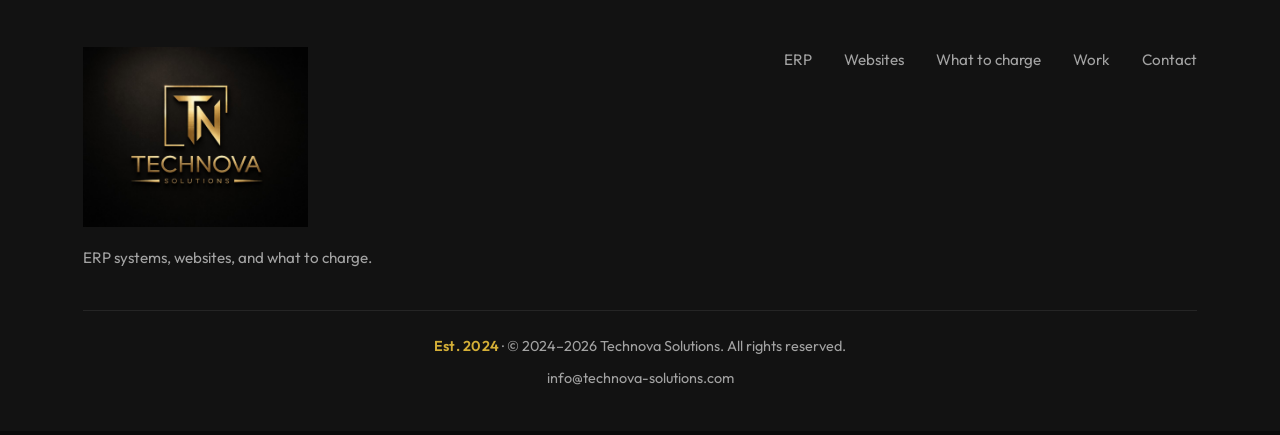
==== commit 34c3524f: "add example and subscription" ====
--- a/index.html
+++ b/index.html
@@ -71,14 +71,14 @@
         <div class="hero-content">
             <div class="hero-badge">
                 <span class="badge-dot"></span>
-                <span data-i18n="hero.badge">ERP · Websites · Item pricing</span>
+                <span data-i18n="hero.badge">ERP · Websites · What to charge</span>
             </div>
             <h1 class="hero-title">
                 <span data-i18n="hero.l1">What do you</span><br>
                 <span class="gradient-text" data-i18n="hero.l2">need built?</span>
             </h1>
             <p class="hero-subtitle" data-i18n="hero.sub">
-                Pick the service you came for. ERP for the operation, a website for the brand, or help pricing your items.
+                Pick the service you came for. ERP for the operation, a website for the brand, or help deciding what to charge.
             </p>
         </div>
         <nav class="hero-paths" data-i18n-aria="a11y.choose" aria-label="Choose a service">
@@ -91,8 +91,8 @@
                 <span data-i18n="path.web.d">A clear site for your company or shop.</span>
             </a>
             <a class="hero-path" href="profit-calculator/index.html">
-                <strong data-i18n="path.price.t">Item pricing</strong>
-                <span data-i18n="path.price.d">Help for startups pricing their items.</span>
+                <strong data-i18n="path.price.t">What to charge</strong>
+                <span data-i18n="path.price.d">You know the cost. We help you pick the price.</span>
             </a>
         </nav>
     </header>
@@ -128,15 +128,16 @@
                     <a href="#pricing" class="btn btn-primary" data-prefill="website" data-i18n="svc.web.cta">See website packages</a>
                 </article>
                 <article id="item-pricing" class="service-card">
-                    <h3 data-i18n="path.price.t">Item pricing</h3>
-                    <p data-i18n="svc.price.p">For startups that need help pricing their items. We set a selling price that still leaves a margin after VAT, card fees, shipping, and tax.</p>
+                    <h3 data-i18n="path.price.t">What to charge</h3>
+                    <p data-i18n="svc.price.p">For startups that are not sure what to charge. Tell us the cost. We help you pick a price you can still make money on.</p>
+                    <p class="service-price" data-i18n="svc.price.fee">$15 a month, or $150 a year.</p>
                     <ul class="service-features">
-                        <li data-i18n="svc.price.1">A price for each item you sell</li>
-                        <li data-i18n="svc.price.2">VAT, card fees, shipping, and tax included</li>
-                        <li data-i18n="svc.price.3">A margin you can keep</li>
-                        <li data-i18n="svc.price.4">The same page for the next item</li>
+                        <li data-i18n="svc.price.1">A price for every product</li>
+                        <li data-i18n="svc.price.2">Tax, shipping, and card fees counted in</li>
+                        <li data-i18n="svc.price.3">Money left after the sale</li>
+                        <li data-i18n="svc.price.4">Use it again for the next product</li>
                     </ul>
-                    <a href="profit-calculator/index.html" class="btn btn-primary" data-i18n="svc.price.cta">See how we help</a>
+                    <a href="profit-calculator/index.html" class="btn btn-primary" data-i18n="svc.price.cta">See how it works</a>
                 </article>
             </div>
         </div>
@@ -233,6 +234,17 @@
                             <a class="portfolio-link" href="https://acbaksurpriz.com/" target="_blank" rel="noopener noreferrer" data-i18n="port.acbak.a">Visit acbaksurpriz.com</a>
                         </div>
                     </article>
+                    <article class="portfolio-project">
+                        <a class="portfolio-media" href="https://acbaksurpriz.com/admin" target="_blank" rel="noopener noreferrer">
+                            <img src="assets/acbak-admin.jpg" data-i18n-alt="port.admin.alt" alt="AçBak Sürpriz admin — orders, products, and profit" width="1440" height="900" loading="lazy" decoding="async">
+                        </a>
+                        <div class="portfolio-body">
+                            <p class="work-kicker" data-i18n="port.admin.k">Admin · Online shop</p>
+                            <h4 class="portfolio-title">AçBak Sürpriz Admin</h4>
+                            <p class="portfolio-desc" data-i18n="port.admin.d">The shop admin for that store: products, inventory, orders, customers, and profit in one panel.</p>
+                            <a class="portfolio-link" href="https://acbaksurpriz.com/admin" target="_blank" rel="noopener noreferrer" data-i18n="port.admin.a">Open the admin</a>
+                        </div>
+                    </article>
                 </div>
             </div>
         </div>
@@ -244,13 +256,13 @@
             <div class="section-header">
                 <span class="section-tag" data-i18n="pack.tag">Websites</span>
                 <h2 class="section-title" data-i18n="pack.title">Website packages</h2>
-                <p class="section-desc" data-i18n="pack.desc">A fixed price when you want a site. ERP and item pricing are quoted from the work itself.</p>
+                <p class="section-desc" data-i18n="pack.desc">A fixed price when you want a site. What to charge is $15 a month, or $150 a year.</p>
             </div>
 
             <div class="pricing-custom">
                 <div class="pricing-custom-copy">
                     <h3 data-i18n="pack.more.t">Need something larger?</h3>
-                    <p data-i18n="pack.more.p">ERP, a bigger shop, or item pricing for a catalog. Tell us the work and we quote a fixed plan.</p>
+                    <p data-i18n="pack.more.p">ERP or a bigger shop. Tell us the work and we quote a fixed plan.</p>
                 </div>
                 <a href="#contact" class="btn btn-primary" data-prefill="erp" data-i18n="pack.more.cta">Talk to us</a>
             </div>
@@ -320,7 +332,7 @@
                     <a href="#contact" class="btn btn-secondary btn-full" data-prefill="website" data-budget="site-biz" data-i18n="pack.start">Get Started</a>
                 </div>
             </div>
-            <p class="pricing-note"><span data-i18n="pack.note1">These prices are for websites.</span> <a href="#erp">ERP</a> <span data-i18n="pack.note2">and</span> <a href="profit-calculator/index.html" data-i18n="nav.pricing">item pricing</a> <span data-i18n="pack.note3">start from a conversation.</span></p>
+            <p class="pricing-note"><span data-i18n="pack.note1">These prices are for websites.</span> <a href="#erp">ERP</a> <span data-i18n="pack.note2">starts from a conversation.</span> <a href="profit-calculator/index.html" data-i18n="nav.pricing">What to charge</a> <span data-i18n="pack.note3">is $15 a month, or $150 a year.</span></p>
         </div>
     </section>
 
@@ -376,7 +388,7 @@
                 <div class="contact-info">
                     <span class="section-tag" data-i18n="contact.tag">Get In Touch</span>
                     <h2 class="section-title" data-i18n="contact.title">Tell us what you need</h2>
-                    <p data-i18n="contact.desc">ERP, a website, or item pricing. We’ll reply within 24 hours.</p>
+                    <p data-i18n="contact.desc">ERP, a website, or what to charge. We’ll reply within 24 hours.</p>
                     
                     <div class="contact-details">
                         <div class="contact-item">
@@ -455,7 +467,7 @@
                                 <option value="erp" data-i18n="contact.type.erp">ERP System</option>
                                 <option value="ai" data-i18n="contact.type.ai">AI Workflow / Integration</option>
                                 <option value="ops-app" data-i18n="contact.type.ops">Ops Web App / Portal</option>
-                                <option value="pricing" data-i18n="contact.type.pricing">Item pricing subscription</option>
+                                <option value="pricing" data-i18n="contact.type.pricing">What to charge</option>
                                 <option value="website" data-i18n="contact.type.web">Brand Website</option>
                                 <option value="hybrid" data-i18n="contact.type.hybrid">ERP + Website / Hybrid</option>
                                 <option value="other" data-i18n="contact.type.other">Something Else</option>
@@ -469,7 +481,7 @@
                                 <option value="site-pro" data-i18n="contact.budget.p">Website — $999 Professional</option>
                                 <option value="site-biz" data-i18n="contact.budget.b">Website — $1,999 Business</option>
                                 <option value="erp-custom" data-i18n="contact.budget.erp">ERP / AI — custom quote</option>
-                                <option value="pricing-custom" data-i18n="contact.budget.price">Pricing &amp; margin — custom quote</option>
+                                <option value="pricing-custom" data-i18n="contact.budget.price">What to charge — $15 a month or $150 a year</option>
                                 <option value="unsure" data-i18n="contact.budget.unsure">Not sure yet</option>
                             </select>
                         </div>
@@ -498,12 +510,12 @@
                     <a href="index.html" class="logo logo--footer" data-i18n-aria="a11y.home" aria-label="Technova Solutions — home">
                         <img src="logo.png" alt="" class="logo-img logo-img--footer" width="520" height="200" decoding="async">
                     </a>
-                    <p data-i18n="footer.blurb">ERP systems, websites, and item pricing.</p>
+                    <p data-i18n="footer.blurb">ERP systems, websites, and what to charge.</p>
                 </div>
                 <div class="footer-links">
                     <a href="#erp" data-i18n="nav.erp">ERP</a>
                     <a href="#websites" data-i18n="nav.websites">Websites</a>
-                    <a href="profit-calculator/index.html" data-i18n="nav.pricing">Item pricing</a>
+                    <a href="profit-calculator/index.html" data-i18n="nav.pricing">What to charge</a>
                     <a href="#work" data-i18n="nav.work">Work</a>
                     <a href="#contact" data-i18n="nav.contact">Contact</a>
                 </div>
--- a/styles.css
+++ b/styles.css
@@ -1131,6 +1131,12 @@
     align-self: flex-start;
 }
 
+.service-price {
+    margin-top: 14px;
+    color: var(--color-primary-light);
+    font-weight: 600;
+}
+
 .service-card:hover {
     border-color: rgba(212, 175, 55, 0.35);
     transform: translateY(-2px);
@@ -1253,7 +1259,7 @@
 
 .portfolio-grid {
     display: grid;
-    grid-template-columns: repeat(3, minmax(0, 1fr));
+    grid-template-columns: repeat(2, minmax(0, 1fr));
     gap: clamp(28px, 4vw, 40px);
 }
 
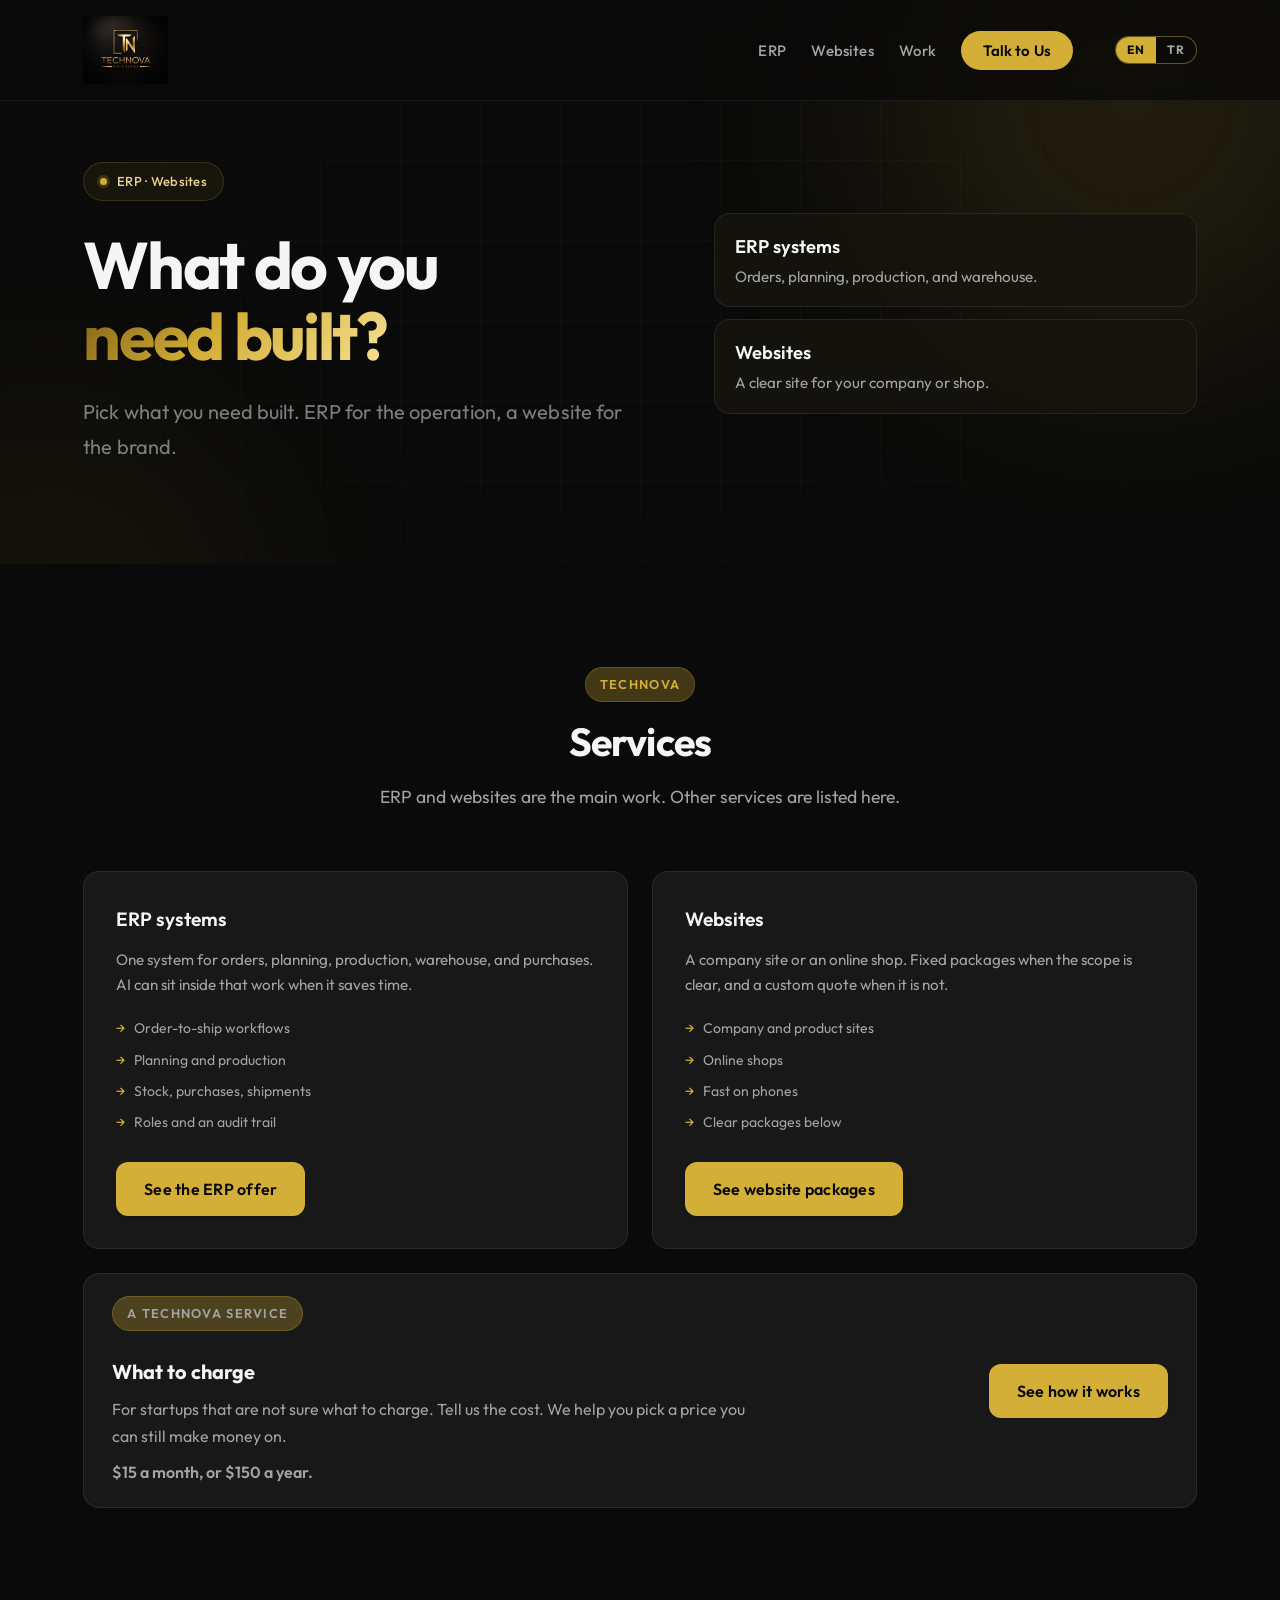
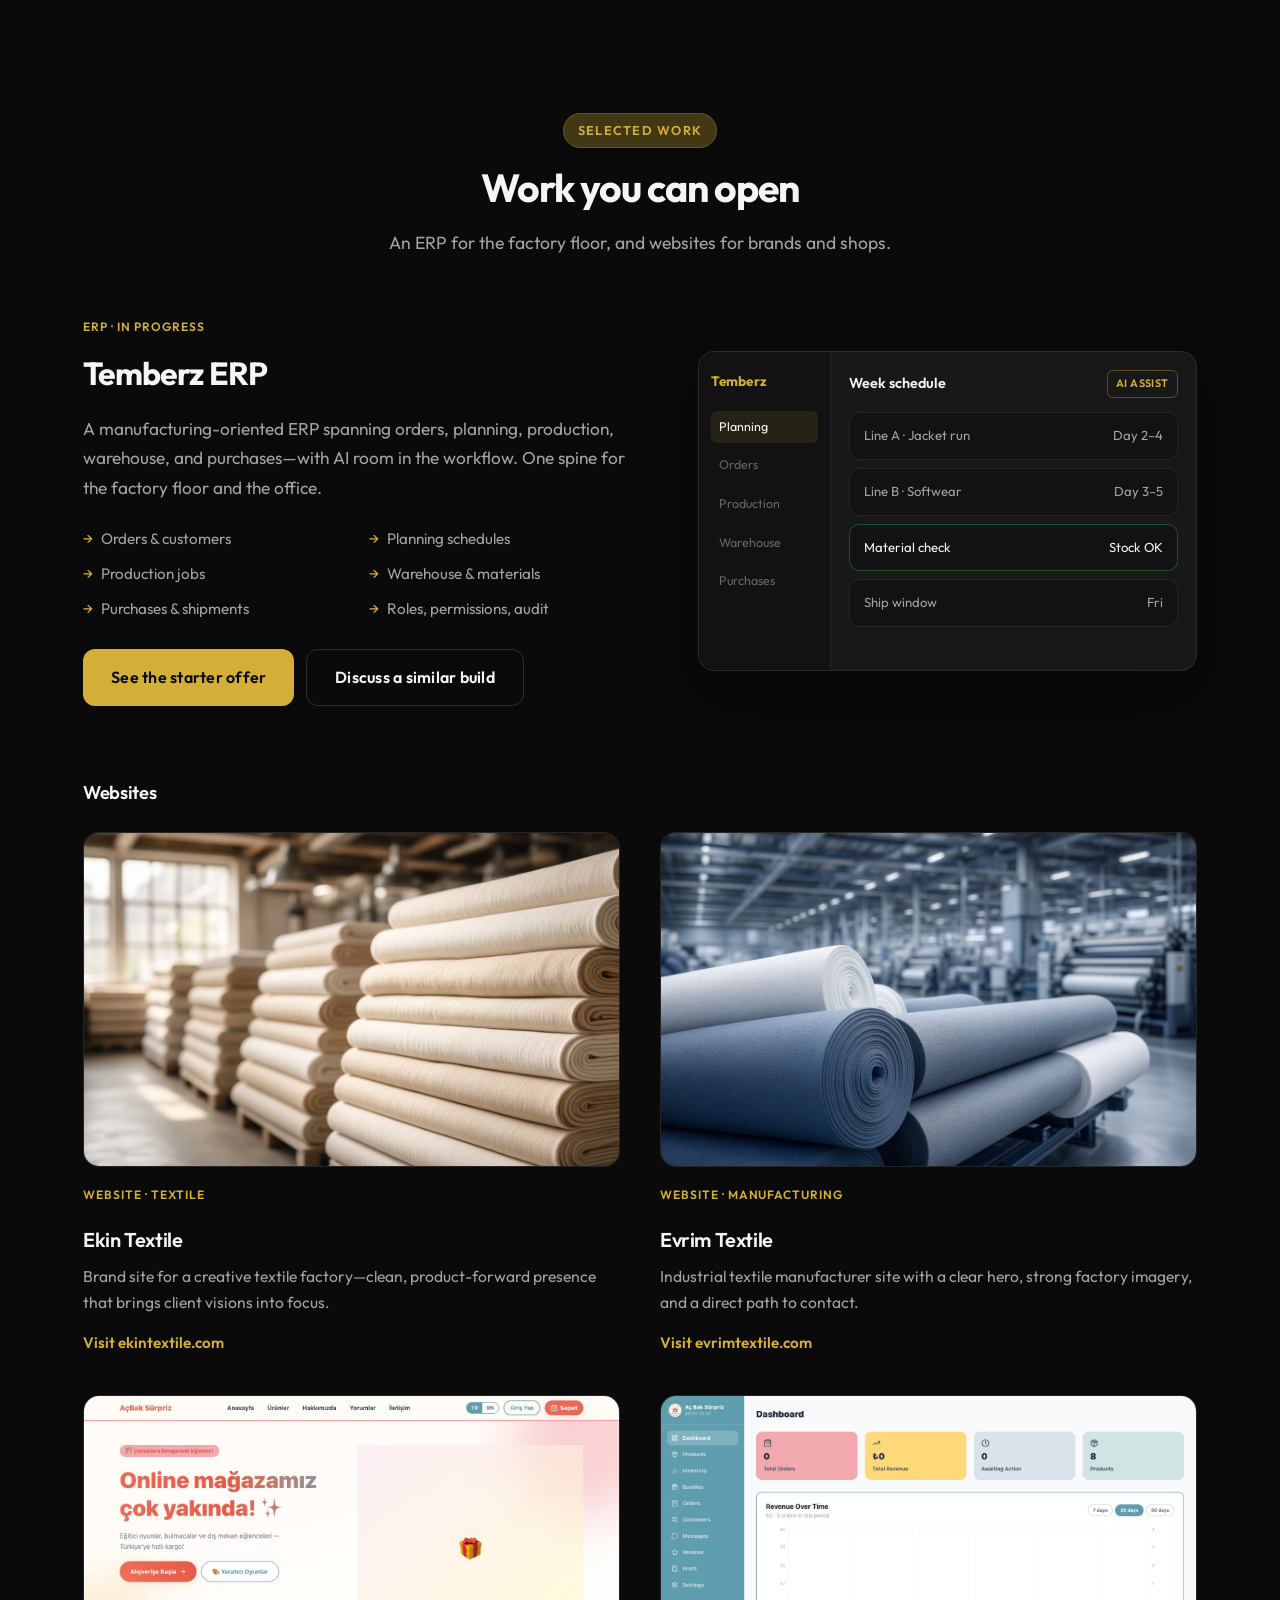
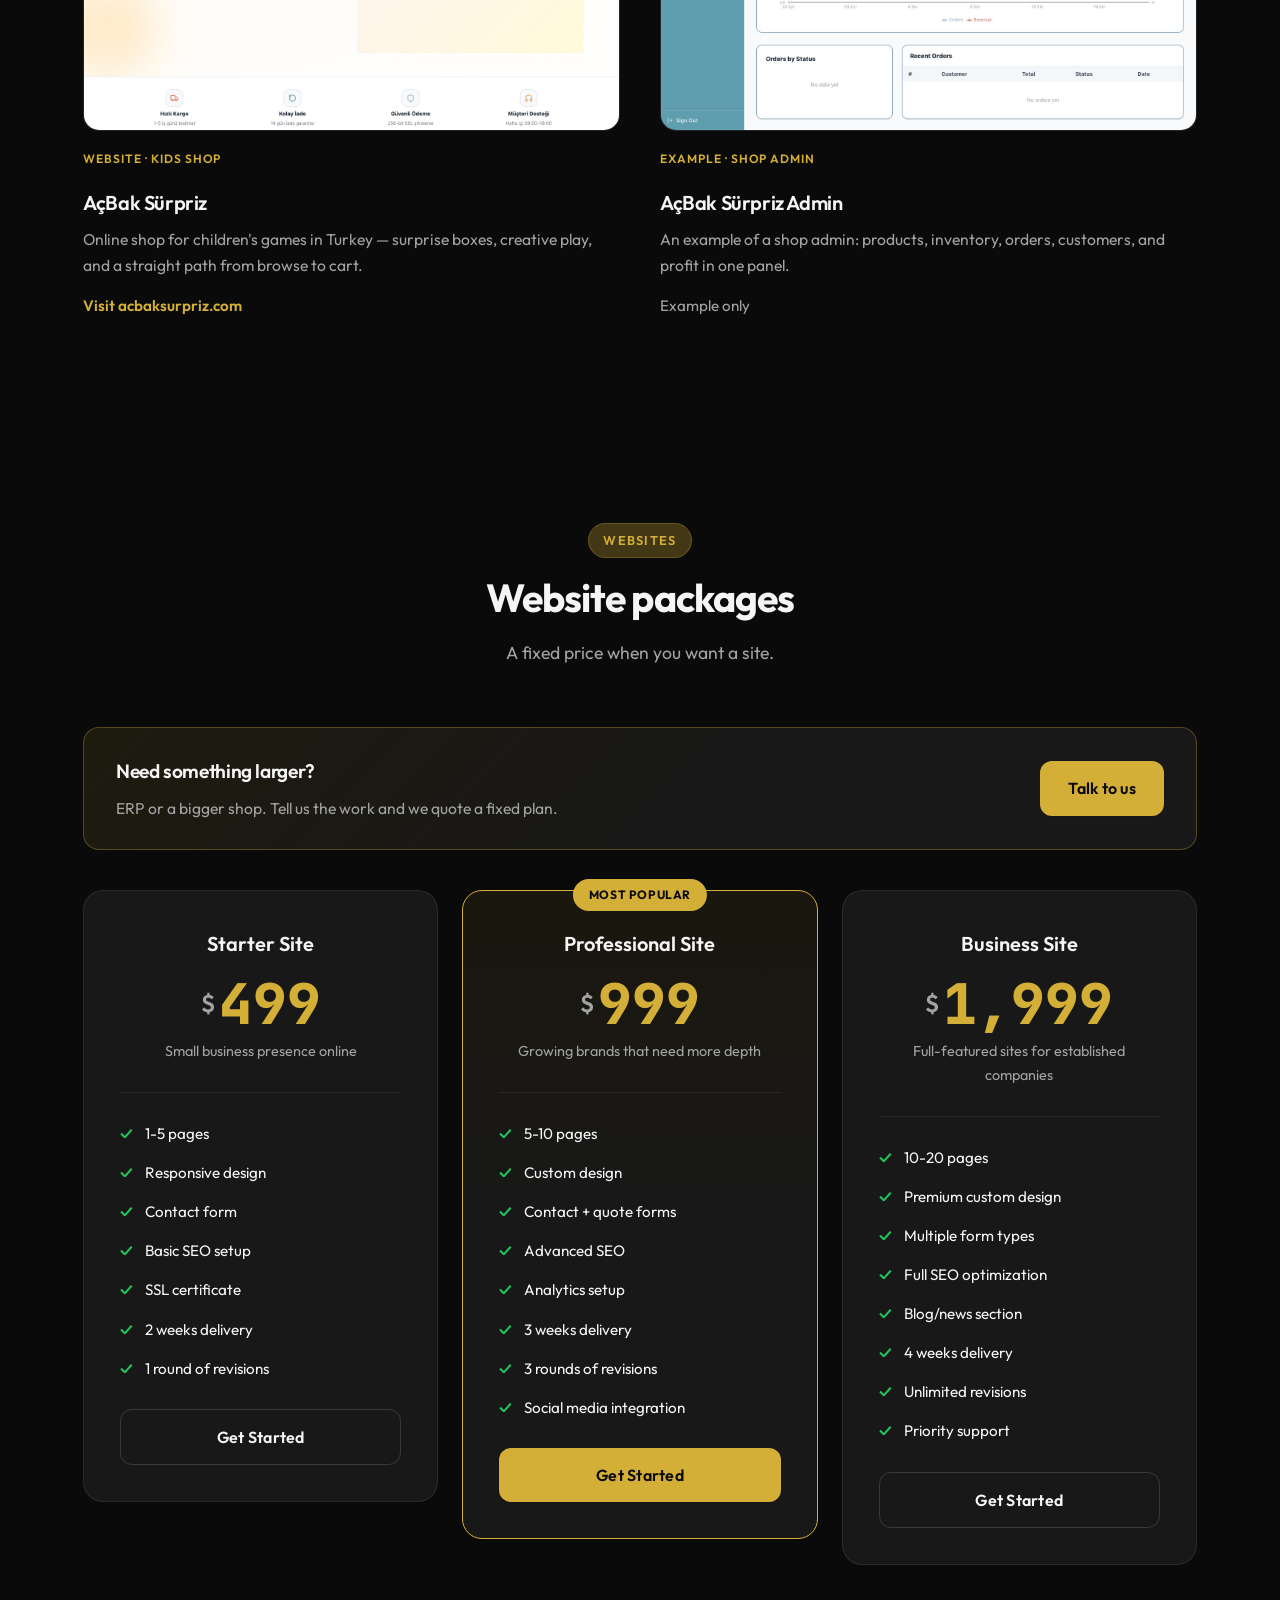
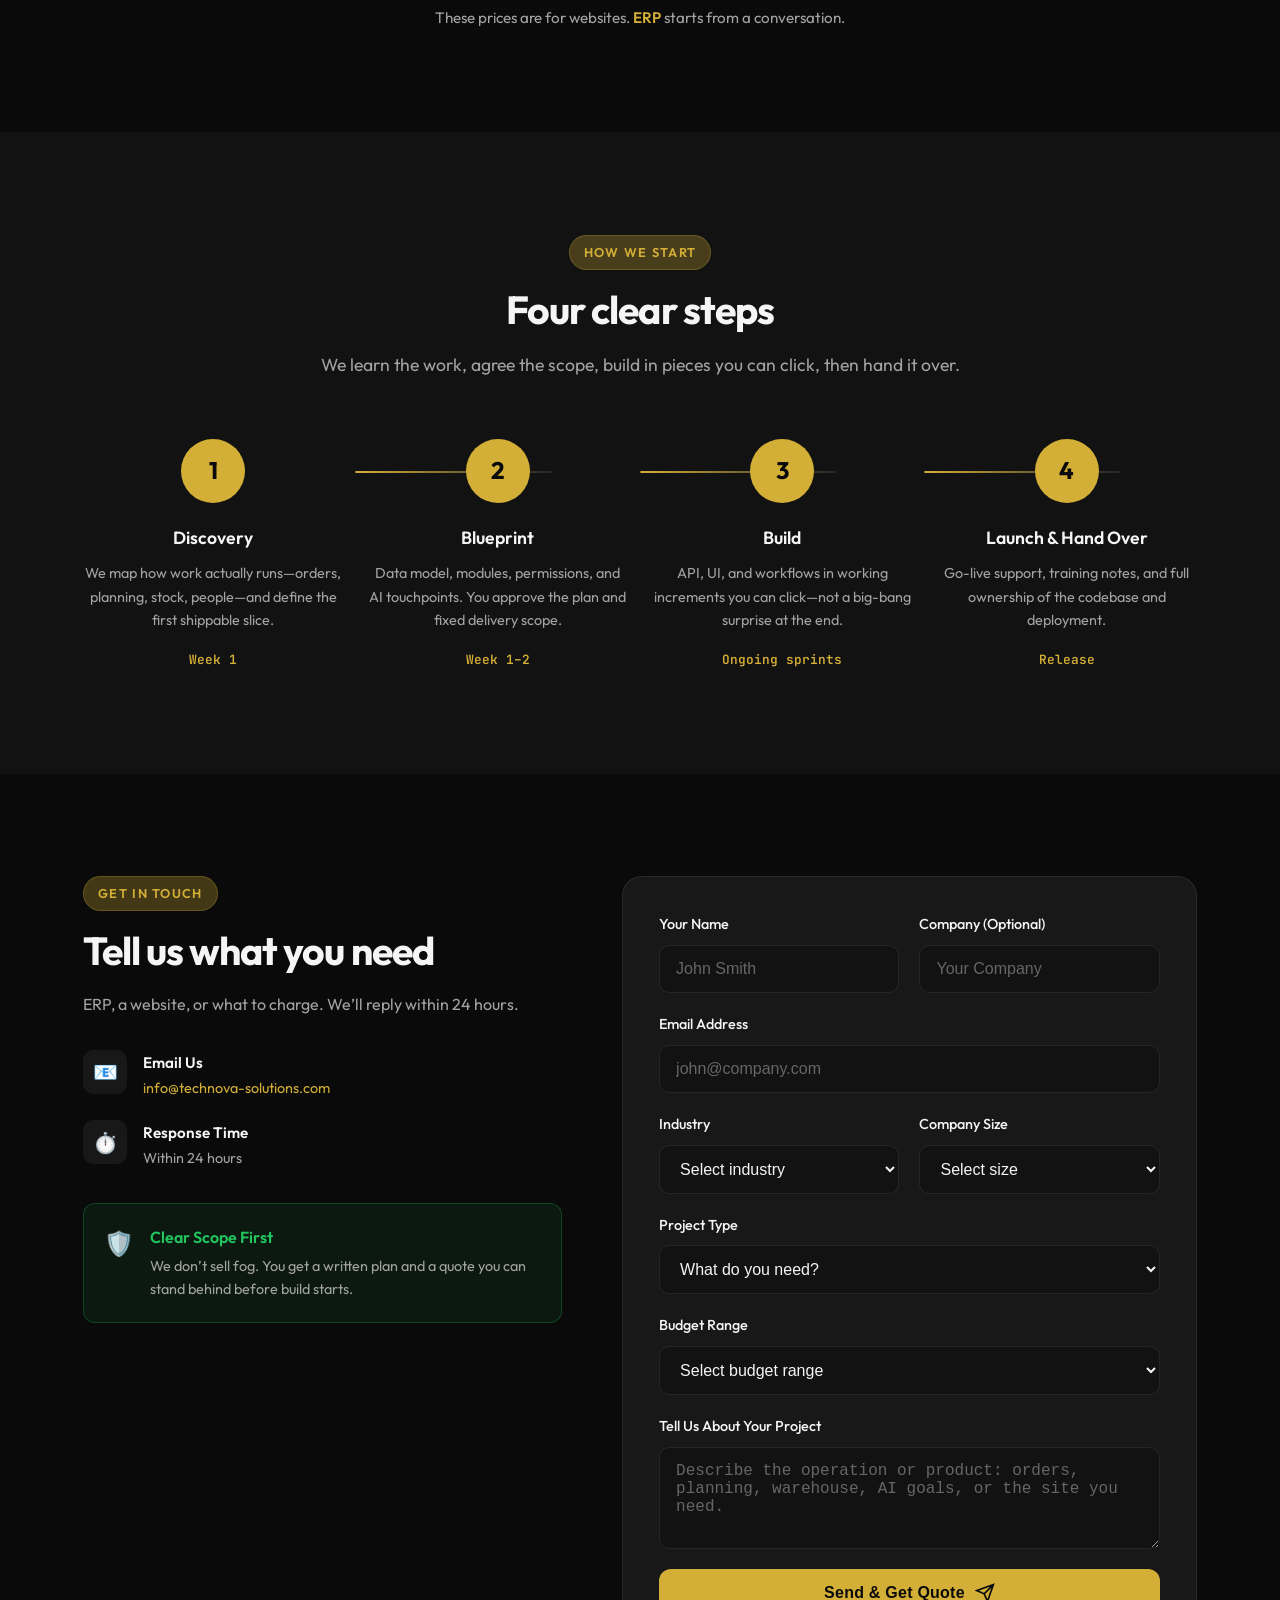
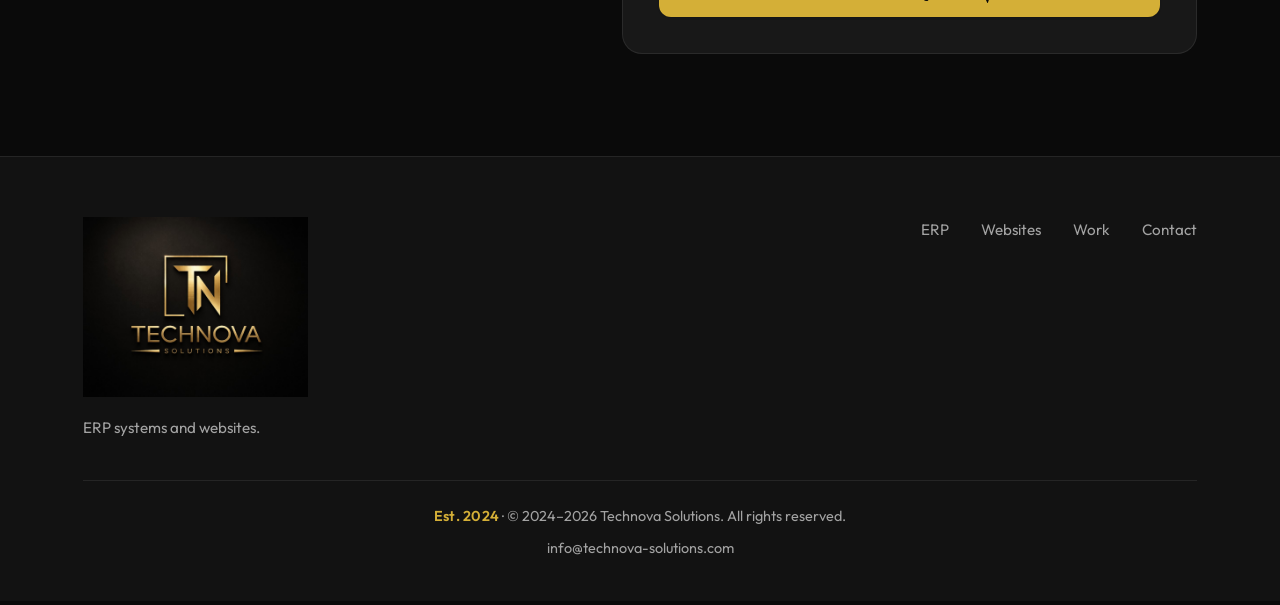
==== commit 146267da: "fix UI add expiry" ====
--- a/index.html
+++ b/index.html
@@ -71,14 +71,14 @@
         <div class="hero-content">
             <div class="hero-badge">
                 <span class="badge-dot"></span>
-                <span data-i18n="hero.badge">ERP · Websites · What to charge</span>
+                <span data-i18n="hero.badge">ERP · Websites</span>
             </div>
             <h1 class="hero-title">
                 <span data-i18n="hero.l1">What do you</span><br>
                 <span class="gradient-text" data-i18n="hero.l2">need built?</span>
             </h1>
             <p class="hero-subtitle" data-i18n="hero.sub">
-                Pick the service you came for. ERP for the operation, a website for the brand, or help deciding what to charge.
+                Pick what you need built. ERP for the operation, a website for the brand.
             </p>
         </div>
         <nav class="hero-paths" data-i18n-aria="a11y.choose" aria-label="Choose a service">
@@ -90,19 +90,15 @@
                 <strong data-i18n="path.web.t">Websites</strong>
                 <span data-i18n="path.web.d">A clear site for your company or shop.</span>
             </a>
-            <a class="hero-path" href="profit-calculator/index.html">
-                <strong data-i18n="path.price.t">What to charge</strong>
-                <span data-i18n="path.price.d">You know the cost. We help you pick the price.</span>
-            </a>
         </nav>
     </header>
 
     <section id="services" class="services">
         <div class="container">
             <div class="section-header">
-                <span class="section-tag" data-i18n="svc.tag">Services</span>
-                <h2 class="section-title" data-i18n="svc.title">Three ways to start</h2>
-                <p class="section-desc" data-i18n="svc.desc">Each service has one next step. Open the one that matches what you need.</p>
+                <span class="section-tag" data-i18n="svc.tag">Technova</span>
+                <h2 class="section-title" data-i18n="svc.title">Services</h2>
+                <p class="section-desc" data-i18n="svc.desc">ERP and websites are the main work. Other services are listed here.</p>
             </div>
             <div class="services-grid">
                 <article id="erp" class="service-card">
@@ -127,18 +123,16 @@
                     </ul>
                     <a href="#pricing" class="btn btn-primary" data-prefill="website" data-i18n="svc.web.cta">See website packages</a>
                 </article>
-                <article id="item-pricing" class="service-card">
+            </div>
+            <article id="item-pricing" class="service-extra">
+                <div>
+                    <p class="section-tag" data-i18n="svc.extra.tag">A Technova service</p>
                     <h3 data-i18n="path.price.t">What to charge</h3>
                     <p data-i18n="svc.price.p">For startups that are not sure what to charge. Tell us the cost. We help you pick a price you can still make money on.</p>
                     <p class="service-price" data-i18n="svc.price.fee">$15 a month, or $150 a year.</p>
-                    <ul class="service-features">
-                        <li data-i18n="svc.price.1">A price for every product</li>
-                        <li data-i18n="svc.price.2">Tax, shipping, and card fees counted in</li>
-                        <li data-i18n="svc.price.3">Money left after the sale</li>
-                        <li data-i18n="svc.price.4">Use it again for the next product</li>
-                    </ul>
-                    <a href="profit-calculator/index.html" class="btn btn-primary" data-i18n="svc.price.cta">See how it works</a>
-                </article>
+                </div>
+                <a href="profit-calculator/index.html" class="btn btn-primary" data-i18n="svc.price.cta">See how it works</a>
+            </article>
             </div>
         </div>
     </section>
@@ -235,14 +229,14 @@
                         </div>
                     </article>
                     <article class="portfolio-project">
-                        <a class="portfolio-media" href="https://acbaksurpriz.com/admin" target="_blank" rel="noopener noreferrer">
-                            <img src="assets/acbak-admin.jpg" data-i18n-alt="port.admin.alt" alt="AçBak Sürpriz admin — orders, products, and profit" width="1440" height="900" loading="lazy" decoding="async">
-                        </a>
+                        <div class="portfolio-media">
+                            <img src="assets/acbak-admin.jpg" data-i18n-alt="port.admin.alt" alt="Example of a shop admin — orders, products, and profit" width="1440" height="900" loading="lazy" decoding="async">
+                        </div>
                         <div class="portfolio-body">
-                            <p class="work-kicker" data-i18n="port.admin.k">Admin · Online shop</p>
+                            <p class="work-kicker" data-i18n="port.admin.k">Example · Shop admin</p>
                             <h4 class="portfolio-title">AçBak Sürpriz Admin</h4>
-                            <p class="portfolio-desc" data-i18n="port.admin.d">The shop admin for that store: products, inventory, orders, customers, and profit in one panel.</p>
-                            <a class="portfolio-link" href="https://acbaksurpriz.com/admin" target="_blank" rel="noopener noreferrer" data-i18n="port.admin.a">Open the admin</a>
+                            <p class="portfolio-desc" data-i18n="port.admin.d">An example of a shop admin: products, inventory, orders, customers, and profit in one panel.</p>
+                            <p class="portfolio-note" data-i18n="port.admin.a">Example only</p>
                         </div>
                     </article>
                 </div>
@@ -256,7 +250,7 @@
             <div class="section-header">
                 <span class="section-tag" data-i18n="pack.tag">Websites</span>
                 <h2 class="section-title" data-i18n="pack.title">Website packages</h2>
-                <p class="section-desc" data-i18n="pack.desc">A fixed price when you want a site. What to charge is $15 a month, or $150 a year.</p>
+                <p class="section-desc" data-i18n="pack.desc">A fixed price when you want a site.</p>
             </div>
 
             <div class="pricing-custom">
@@ -332,7 +326,7 @@
                     <a href="#contact" class="btn btn-secondary btn-full" data-prefill="website" data-budget="site-biz" data-i18n="pack.start">Get Started</a>
                 </div>
             </div>
-            <p class="pricing-note"><span data-i18n="pack.note1">These prices are for websites.</span> <a href="#erp">ERP</a> <span data-i18n="pack.note2">starts from a conversation.</span> <a href="profit-calculator/index.html" data-i18n="nav.pricing">What to charge</a> <span data-i18n="pack.note3">is $15 a month, or $150 a year.</span></p>
+            <p class="pricing-note"><span data-i18n="pack.note1">These prices are for websites.</span> <a href="#erp">ERP</a> <span data-i18n="pack.note2">starts from a conversation.</span></p>
         </div>
     </section>
 
@@ -510,12 +504,11 @@
                     <a href="index.html" class="logo logo--footer" data-i18n-aria="a11y.home" aria-label="Technova Solutions — home">
                         <img src="logo.png" alt="" class="logo-img logo-img--footer" width="520" height="200" decoding="async">
                     </a>
-                    <p data-i18n="footer.blurb">ERP systems, websites, and what to charge.</p>
+                    <p data-i18n="footer.blurb">ERP systems and websites.</p>
                 </div>
                 <div class="footer-links">
                     <a href="#erp" data-i18n="nav.erp">ERP</a>
                     <a href="#websites" data-i18n="nav.websites">Websites</a>
-                    <a href="profit-calculator/index.html" data-i18n="nav.pricing">What to charge</a>
                     <a href="#work" data-i18n="nav.work">Work</a>
                     <a href="#contact" data-i18n="nav.contact">Contact</a>
                 </div>
--- a/styles.css
+++ b/styles.css
@@ -1143,6 +1143,36 @@
     box-shadow: 0 20px 48px rgba(0, 0, 0, 0.35);
 }
 
+.service-extra {
+    display: flex;
+    align-items: center;
+    justify-content: space-between;
+    gap: 24px 40px;
+    margin-top: 24px;
+    padding: 22px 28px;
+    background: var(--color-bg-card);
+    border: 1px solid var(--color-border);
+    border-radius: var(--radius-lg);
+}
+
+.service-extra h3 {
+    margin: 8px 0 8px;
+    font-size: 1.25rem;
+}
+
+.service-extra p {
+    max-width: 40rem;
+    color: var(--color-text-muted);
+}
+
+.service-extra .service-price {
+    margin-top: 10px;
+}
+
+.service-extra .btn {
+    flex-shrink: 0;
+}
+
 .service-icon {
     font-size: 2.5rem;
     margin-bottom: 20px;
@@ -1323,6 +1353,12 @@
 .portfolio-link:hover {
     color: var(--color-primary-light);
     text-decoration: underline;
+}
+
+.portfolio-note {
+    margin-top: 6px;
+    color: var(--color-text-muted);
+    font-size: 0.95rem;
 }
 
 .app-shell {
@@ -2423,6 +2459,11 @@
         grid-template-columns: 1fr;
         max-width: 560px;
         margin: 0 auto;
+    }
+
+    .service-extra {
+        flex-direction: column;
+        align-items: flex-start;
     }
 
     .portfolio-body {
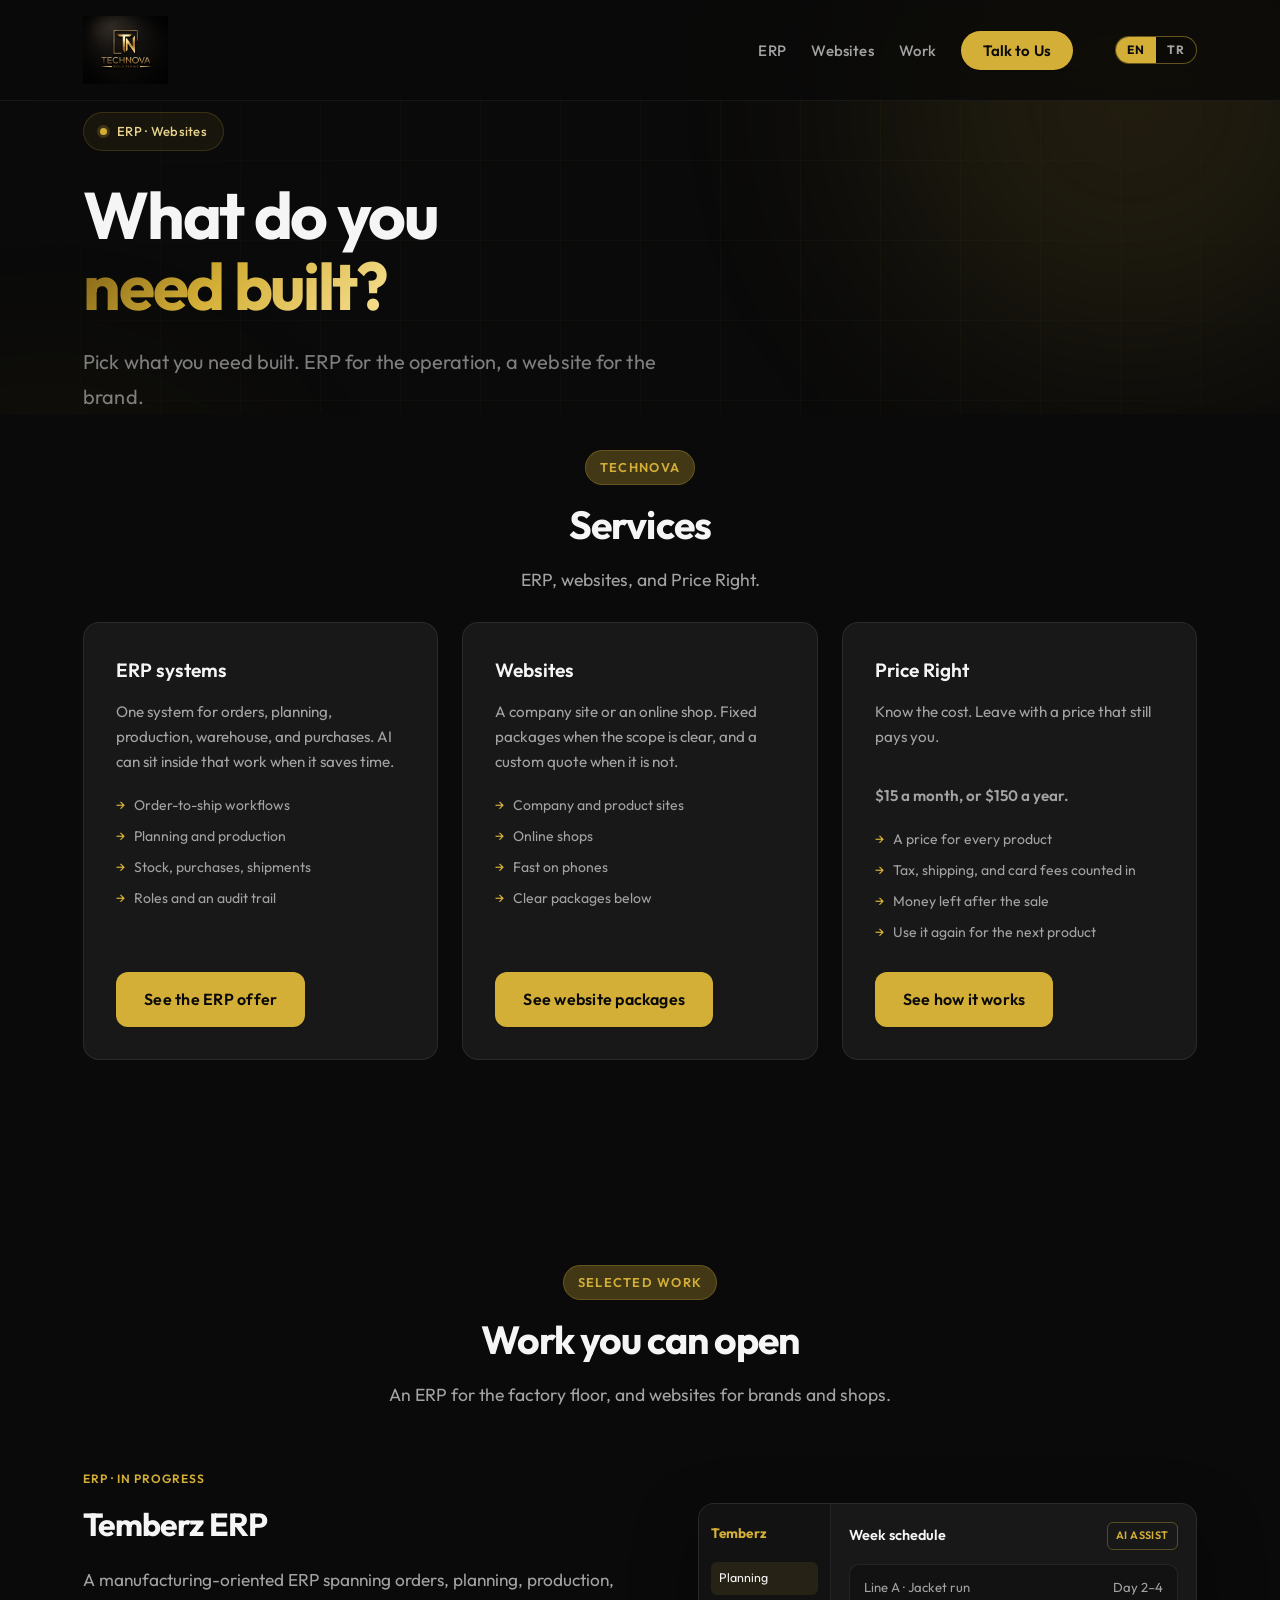
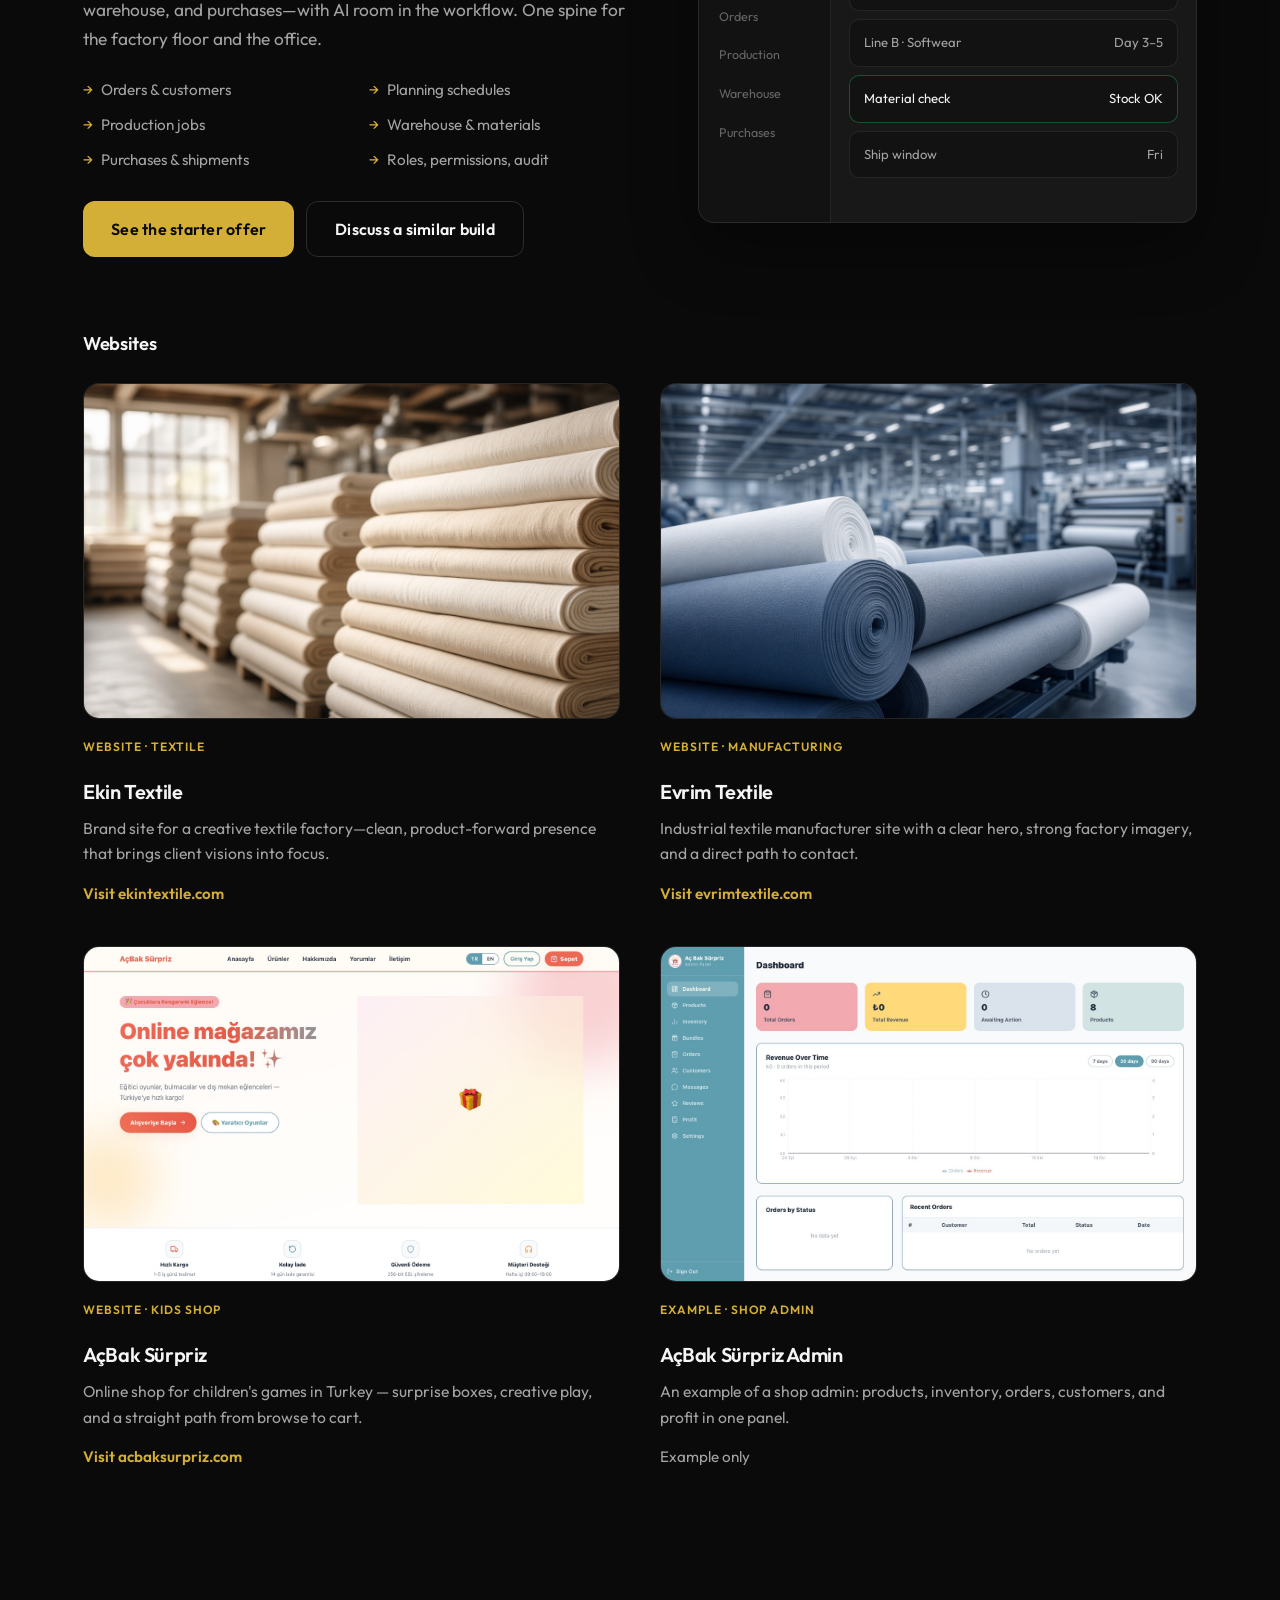
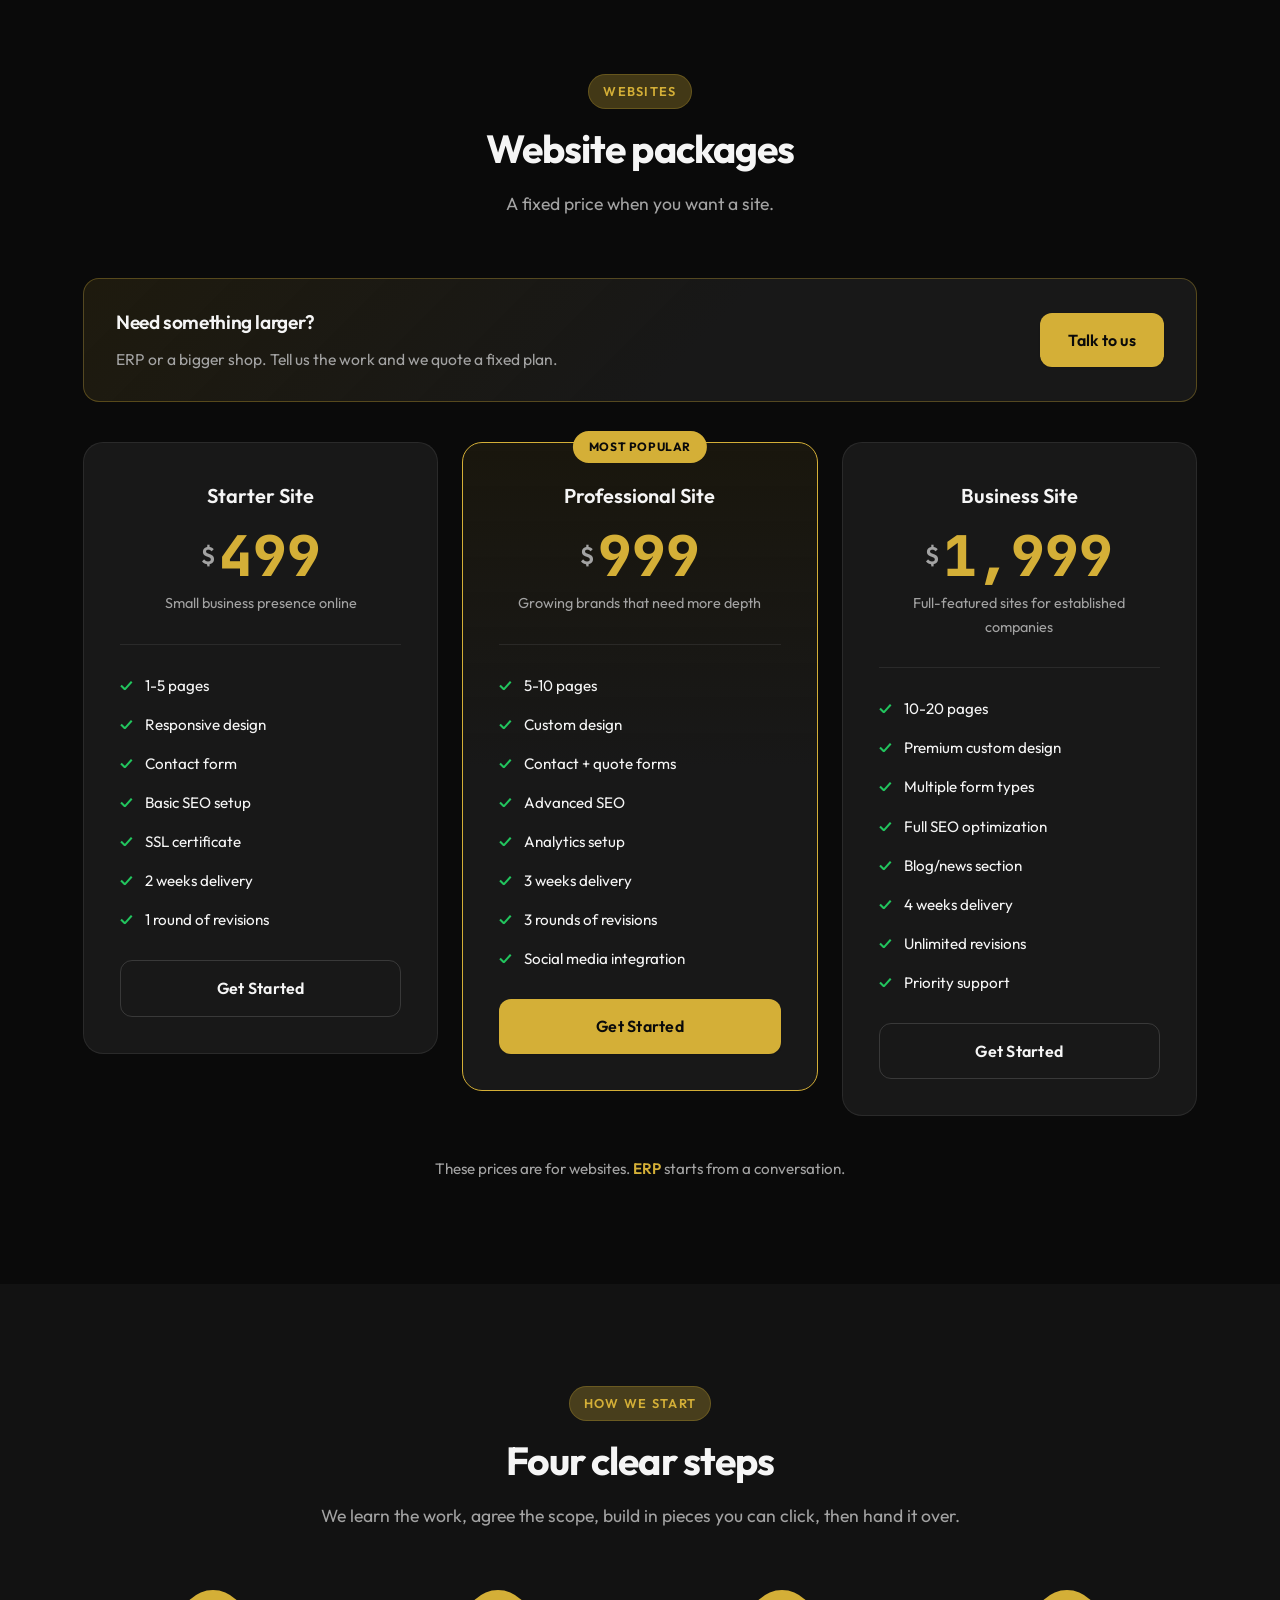
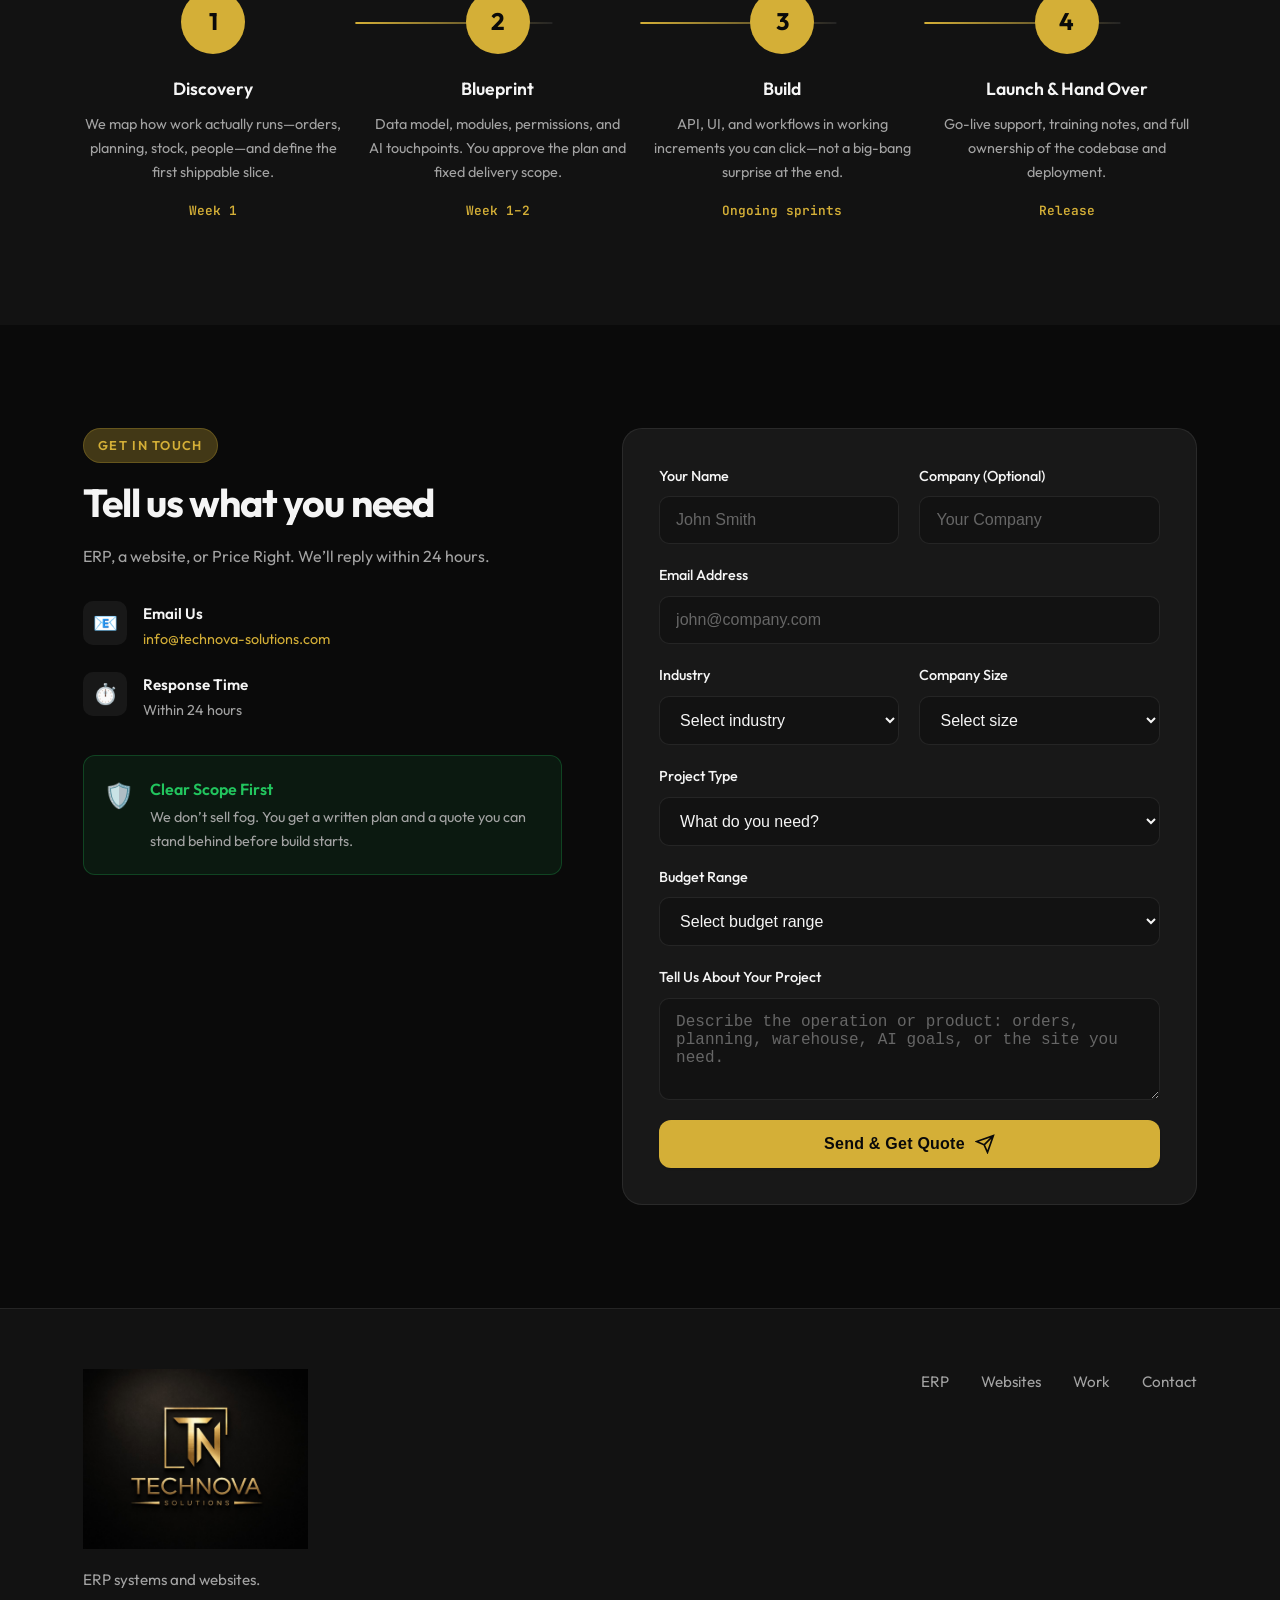
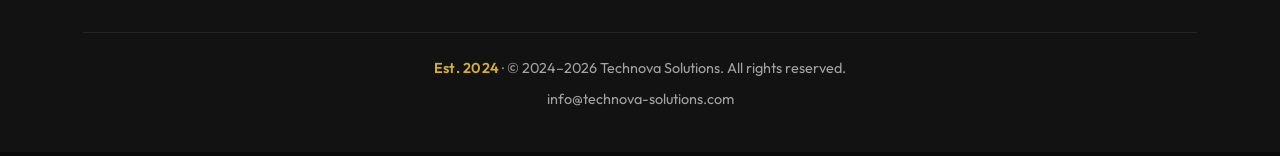
==== commit 74625726: "categorizing" ====
--- a/index.html
+++ b/index.html
@@ -81,16 +81,6 @@
                 Pick what you need built. ERP for the operation, a website for the brand.
             </p>
         </div>
-        <nav class="hero-paths" data-i18n-aria="a11y.choose" aria-label="Choose a service">
-            <a class="hero-path" href="#erp">
-                <strong data-i18n="path.erp.t">ERP systems</strong>
-                <span data-i18n="path.erp.d">Orders, planning, production, and warehouse.</span>
-            </a>
-            <a class="hero-path" href="#websites">
-                <strong data-i18n="path.web.t">Websites</strong>
-                <span data-i18n="path.web.d">A clear site for your company or shop.</span>
-            </a>
-        </nav>
     </header>
 
     <section id="services" class="services">
@@ -98,7 +88,7 @@
             <div class="section-header">
                 <span class="section-tag" data-i18n="svc.tag">Technova</span>
                 <h2 class="section-title" data-i18n="svc.title">Services</h2>
-                <p class="section-desc" data-i18n="svc.desc">ERP and websites are the main work. Other services are listed here.</p>
+                <p class="section-desc" data-i18n="svc.desc">ERP, websites, and Price Right.</p>
             </div>
             <div class="services-grid">
                 <article id="erp" class="service-card">
@@ -123,16 +113,18 @@
                     </ul>
                     <a href="#pricing" class="btn btn-primary" data-prefill="website" data-i18n="svc.web.cta">See website packages</a>
                 </article>
-            </div>
-            <article id="item-pricing" class="service-extra">
-                <div>
-                    <p class="section-tag" data-i18n="svc.extra.tag">A Technova service</p>
-                    <h3 data-i18n="path.price.t">What to charge</h3>
-                    <p data-i18n="svc.price.p">For startups that are not sure what to charge. Tell us the cost. We help you pick a price you can still make money on.</p>
+                <article id="item-pricing" class="service-card">
+                    <h3 data-i18n="path.price.t">Price Right</h3>
+                    <p data-i18n="svc.price.p">Know the cost. Leave with a price that still pays you.</p>
                     <p class="service-price" data-i18n="svc.price.fee">$15 a month, or $150 a year.</p>
-                </div>
-                <a href="profit-calculator/index.html" class="btn btn-primary" data-i18n="svc.price.cta">See how it works</a>
-            </article>
+                    <ul class="service-features">
+                        <li data-i18n="svc.price.1">A price for every product</li>
+                        <li data-i18n="svc.price.2">Tax, shipping, and card fees counted in</li>
+                        <li data-i18n="svc.price.3">Money left after the sale</li>
+                        <li data-i18n="svc.price.4">Use it again for the next product</li>
+                    </ul>
+                    <a href="profit-calculator/index.html" class="btn btn-primary" data-i18n="svc.price.cta">See how it works</a>
+                </article>
             </div>
         </div>
     </section>
@@ -382,7 +374,7 @@
                 <div class="contact-info">
                     <span class="section-tag" data-i18n="contact.tag">Get In Touch</span>
                     <h2 class="section-title" data-i18n="contact.title">Tell us what you need</h2>
-                    <p data-i18n="contact.desc">ERP, a website, or what to charge. We’ll reply within 24 hours.</p>
+                    <p data-i18n="contact.desc">ERP, a website, or Price Right. We’ll reply within 24 hours.</p>
                     
                     <div class="contact-details">
                         <div class="contact-item">
@@ -461,7 +453,7 @@
                                 <option value="erp" data-i18n="contact.type.erp">ERP System</option>
                                 <option value="ai" data-i18n="contact.type.ai">AI Workflow / Integration</option>
                                 <option value="ops-app" data-i18n="contact.type.ops">Ops Web App / Portal</option>
-                                <option value="pricing" data-i18n="contact.type.pricing">What to charge</option>
+                                <option value="pricing" data-i18n="contact.type.pricing">Price Right</option>
                                 <option value="website" data-i18n="contact.type.web">Brand Website</option>
                                 <option value="hybrid" data-i18n="contact.type.hybrid">ERP + Website / Hybrid</option>
                                 <option value="other" data-i18n="contact.type.other">Something Else</option>
@@ -475,7 +467,7 @@
                                 <option value="site-pro" data-i18n="contact.budget.p">Website — $999 Professional</option>
                                 <option value="site-biz" data-i18n="contact.budget.b">Website — $1,999 Business</option>
                                 <option value="erp-custom" data-i18n="contact.budget.erp">ERP / AI — custom quote</option>
-                                <option value="pricing-custom" data-i18n="contact.budget.price">What to charge — $15 a month or $150 a year</option>
+                                <option value="pricing-custom" data-i18n="contact.budget.price">Price Right — $15 a month or $150 a year</option>
                                 <option value="unsure" data-i18n="contact.budget.unsure">Not sure yet</option>
                             </select>
                         </div>
--- a/styles.css
+++ b/styles.css
@@ -512,12 +512,9 @@
    HERO SECTION
    ======================================== */
 .hero {
-    min-height: auto;
-    display: grid;
-    grid-template-columns: minmax(0, 1fr) minmax(0, 1fr);
-    align-items: center;
-    gap: clamp(40px, 5vw, 96px);
-    padding: clamp(150px, 18vh, 200px) var(--container-pad-x) clamp(64px, 8vw, 100px);
+    min-height: 0;
+    display: block;
+    padding: 108px var(--container-pad-x) 0;
     max-width: var(--container-max);
     margin: 0 auto;
     position: relative;
@@ -1105,6 +1102,11 @@
    ======================================== */
 .services {
     background: var(--color-bg);
+    padding-top: 36px;
+}
+
+.services .section-header {
+    margin-bottom: 28px;
 }
 
 .services-grid {
@@ -2277,10 +2279,8 @@
     }
     
     .hero {
-        grid-template-columns: 1fr;
         text-align: center;
-        padding-top: clamp(135px, 17vh, 175px);
-        gap: clamp(32px, 6vw, 48px);
+        padding-top: 96px;
     }
 
     .hero-visual {
@@ -2440,7 +2440,7 @@
     }
 
     .hero {
-        grid-template-columns: minmax(0, 1.08fr) minmax(0, 0.92fr);
+        padding-top: 112px;
     }
 }
 
@@ -2455,15 +2455,70 @@
 }
 
 @media (max-width: 768px) {
+    .hero {
+        padding-top: 76px;
+    }
+
+    .hero-badge {
+        margin-bottom: 12px;
+    }
+
+    .hero-title {
+        font-size: 2.15rem;
+        margin-bottom: 0.55rem;
+    }
+
+    .hero-subtitle {
+        font-size: 1rem;
+        line-height: 1.45;
+    }
+
+    .services {
+        padding-top: 12px;
+    }
+
+    .services .section-tag {
+        margin-bottom: 8px;
+    }
+
+    .services .section-title {
+        margin-bottom: 6px;
+        font-size: 1.65rem;
+    }
+
+    .services-grid {
+        gap: 12px;
+    }
+
     .portfolio-grid {
         grid-template-columns: 1fr;
         max-width: 560px;
         margin: 0 auto;
     }
 
-    .service-extra {
-        flex-direction: column;
-        align-items: flex-start;
+    .service-features {
+        display: none;
+    }
+
+    .service-card {
+        padding: 14px 16px 12px;
+    }
+
+    .service-card > p {
+        margin-bottom: 8px;
+        display: -webkit-box;
+        -webkit-line-clamp: 2;
+        -webkit-box-orient: vertical;
+        overflow: hidden;
+    }
+
+    .service-card .btn {
+        padding: 10px 14px;
+        font-size: 0.9rem;
+    }
+
+    .services .section-header {
+        margin-bottom: 16px;
     }
 
     .portfolio-body {
